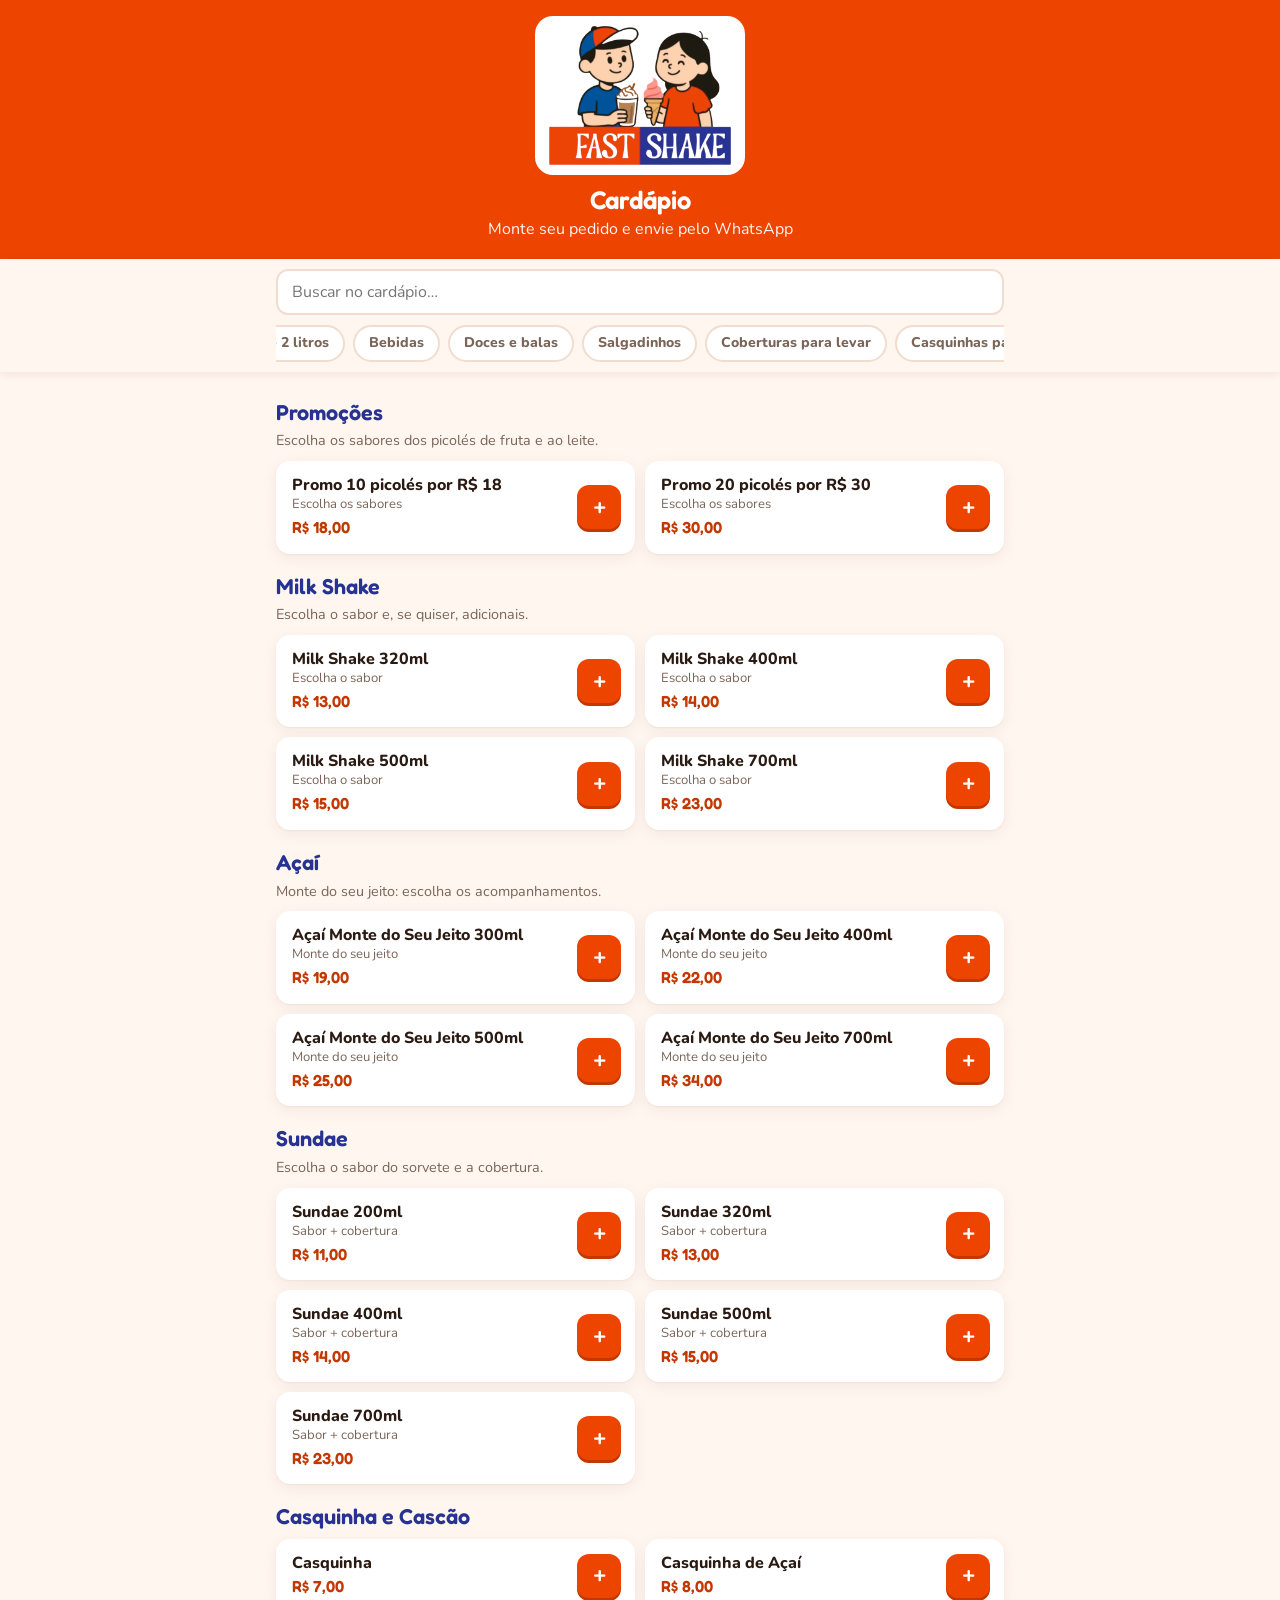
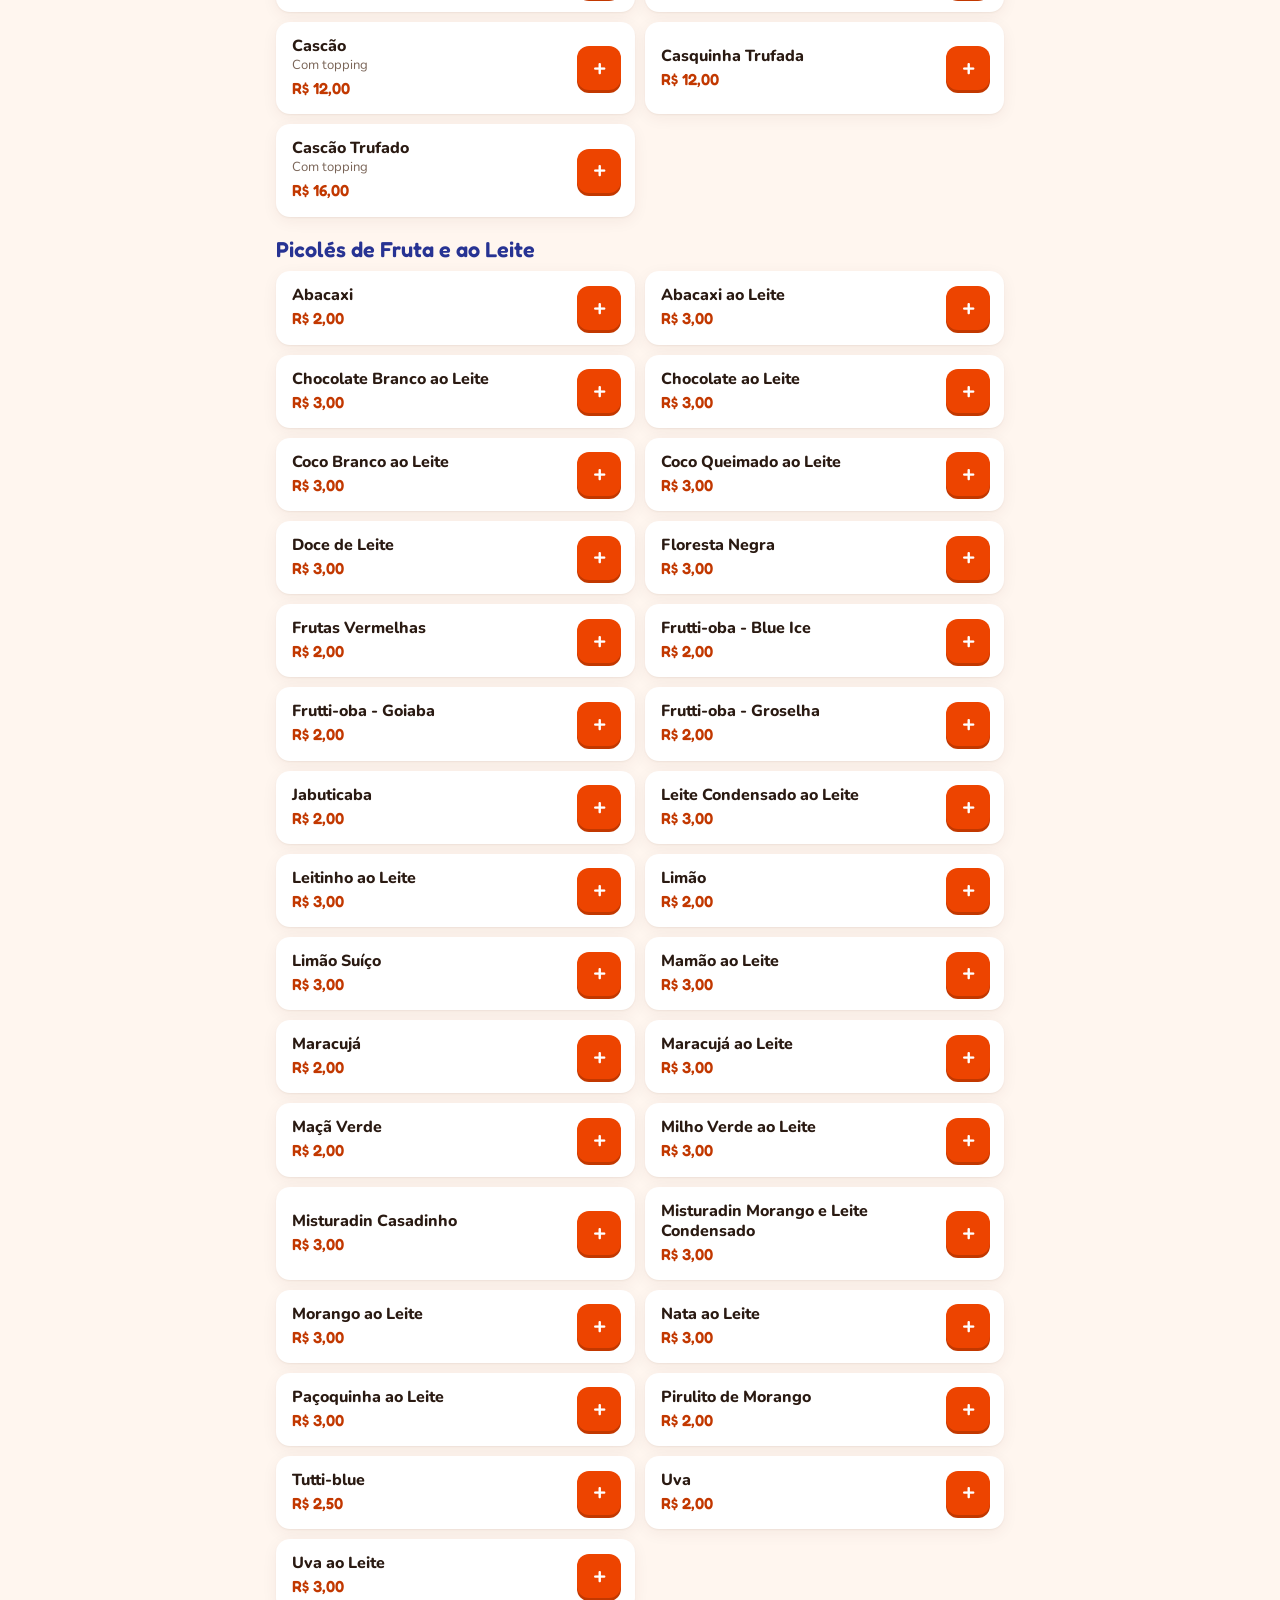
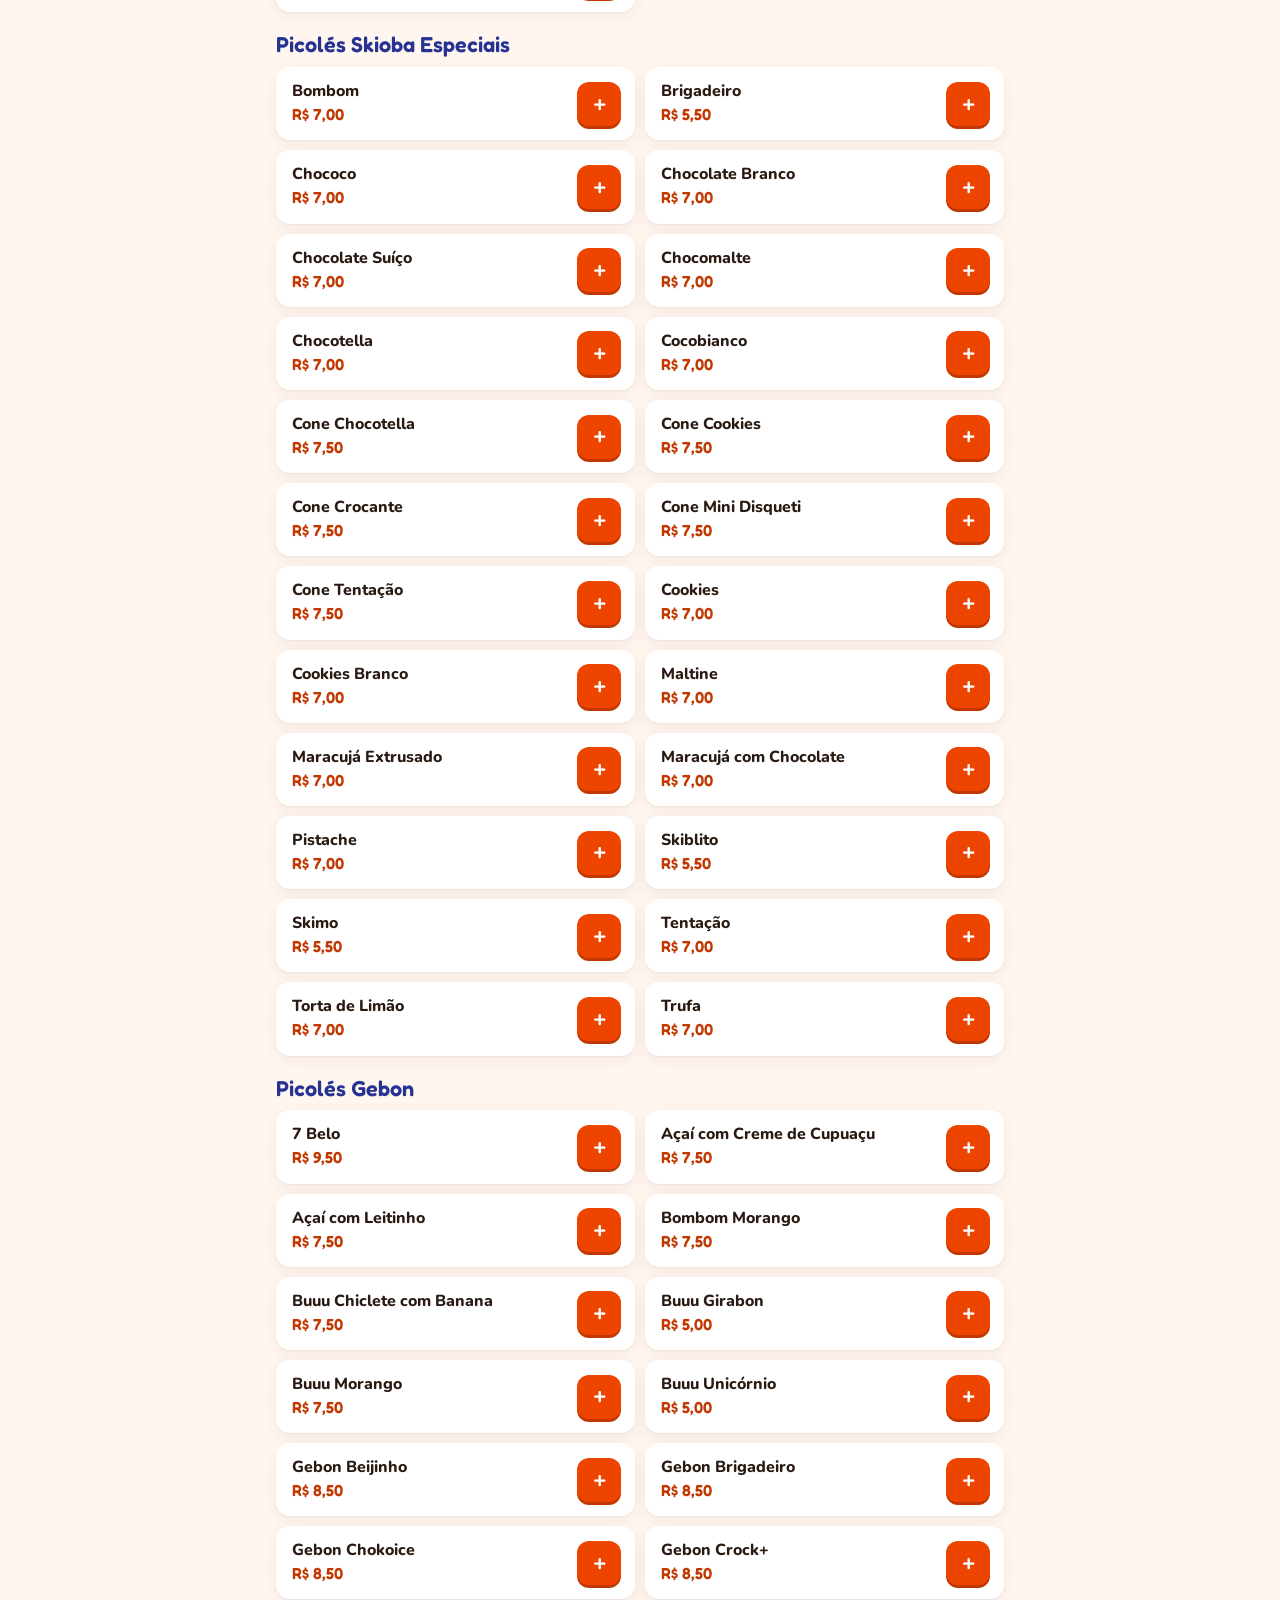
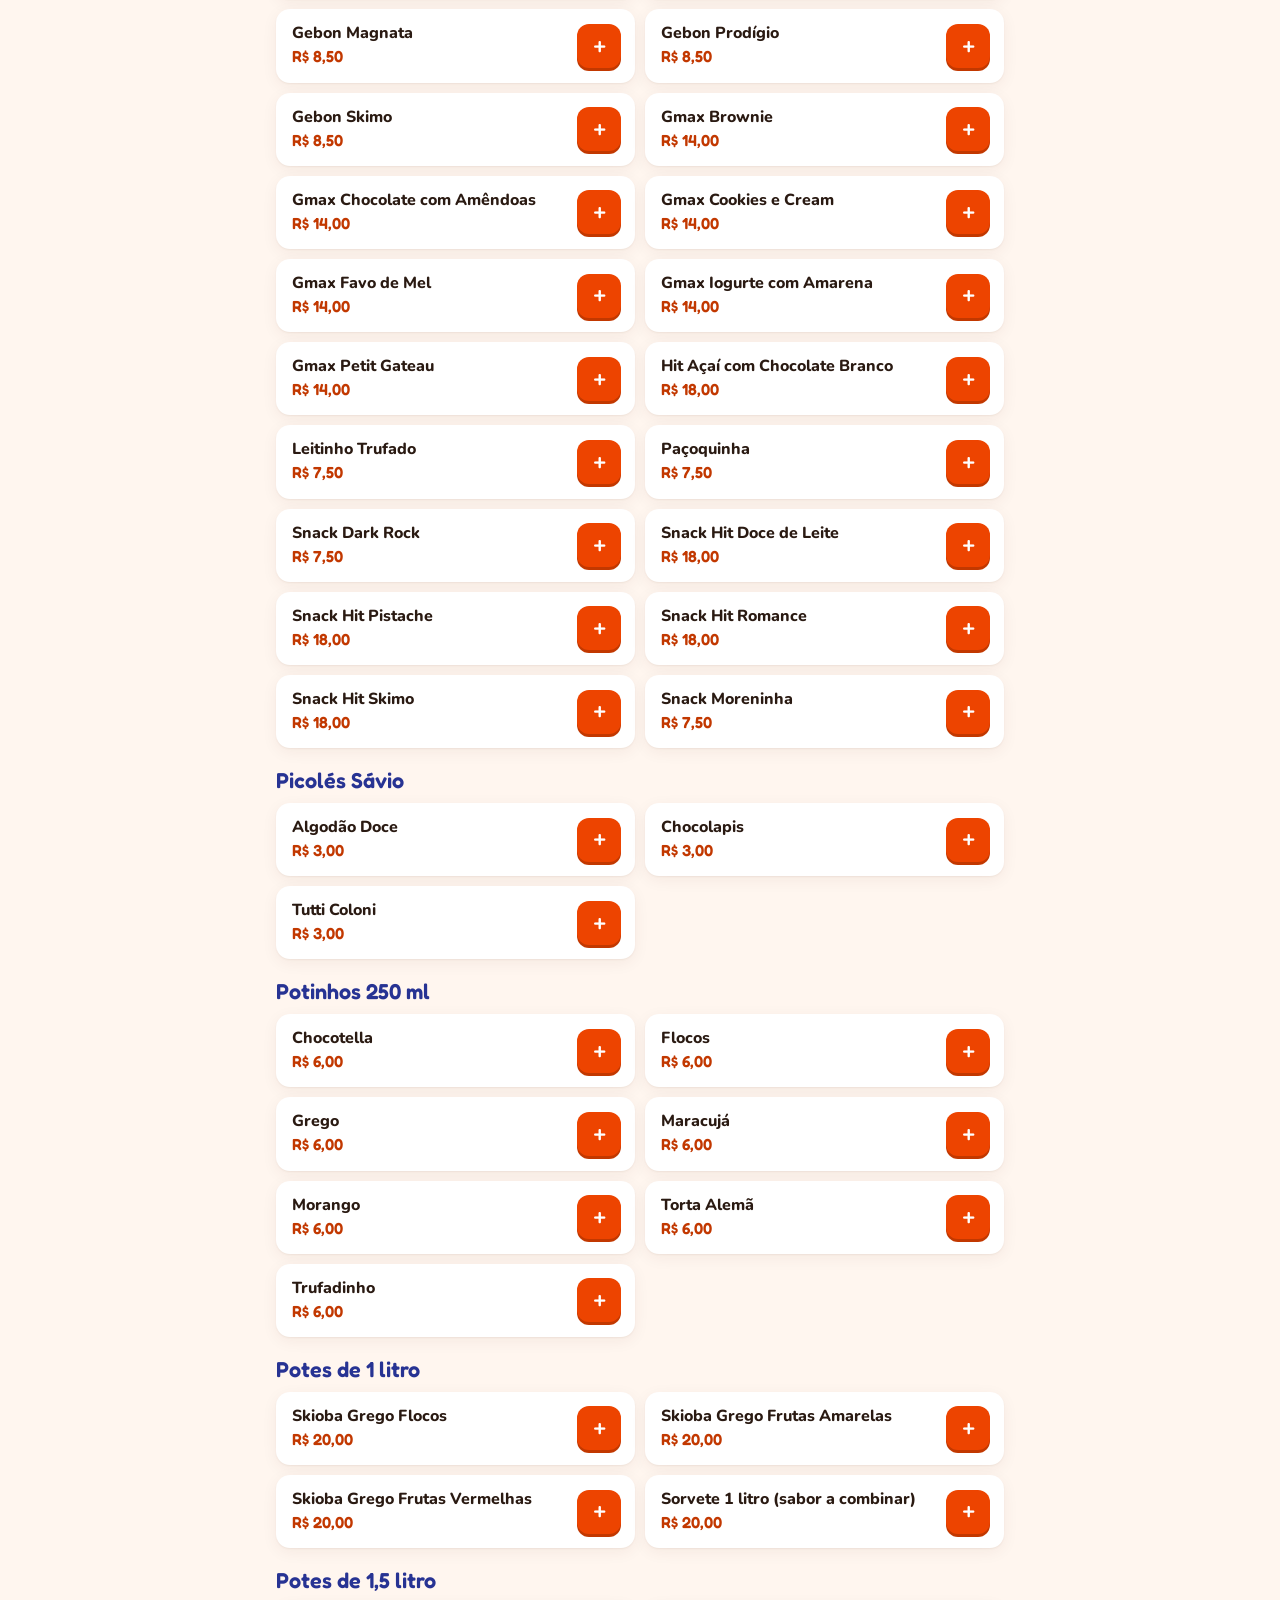
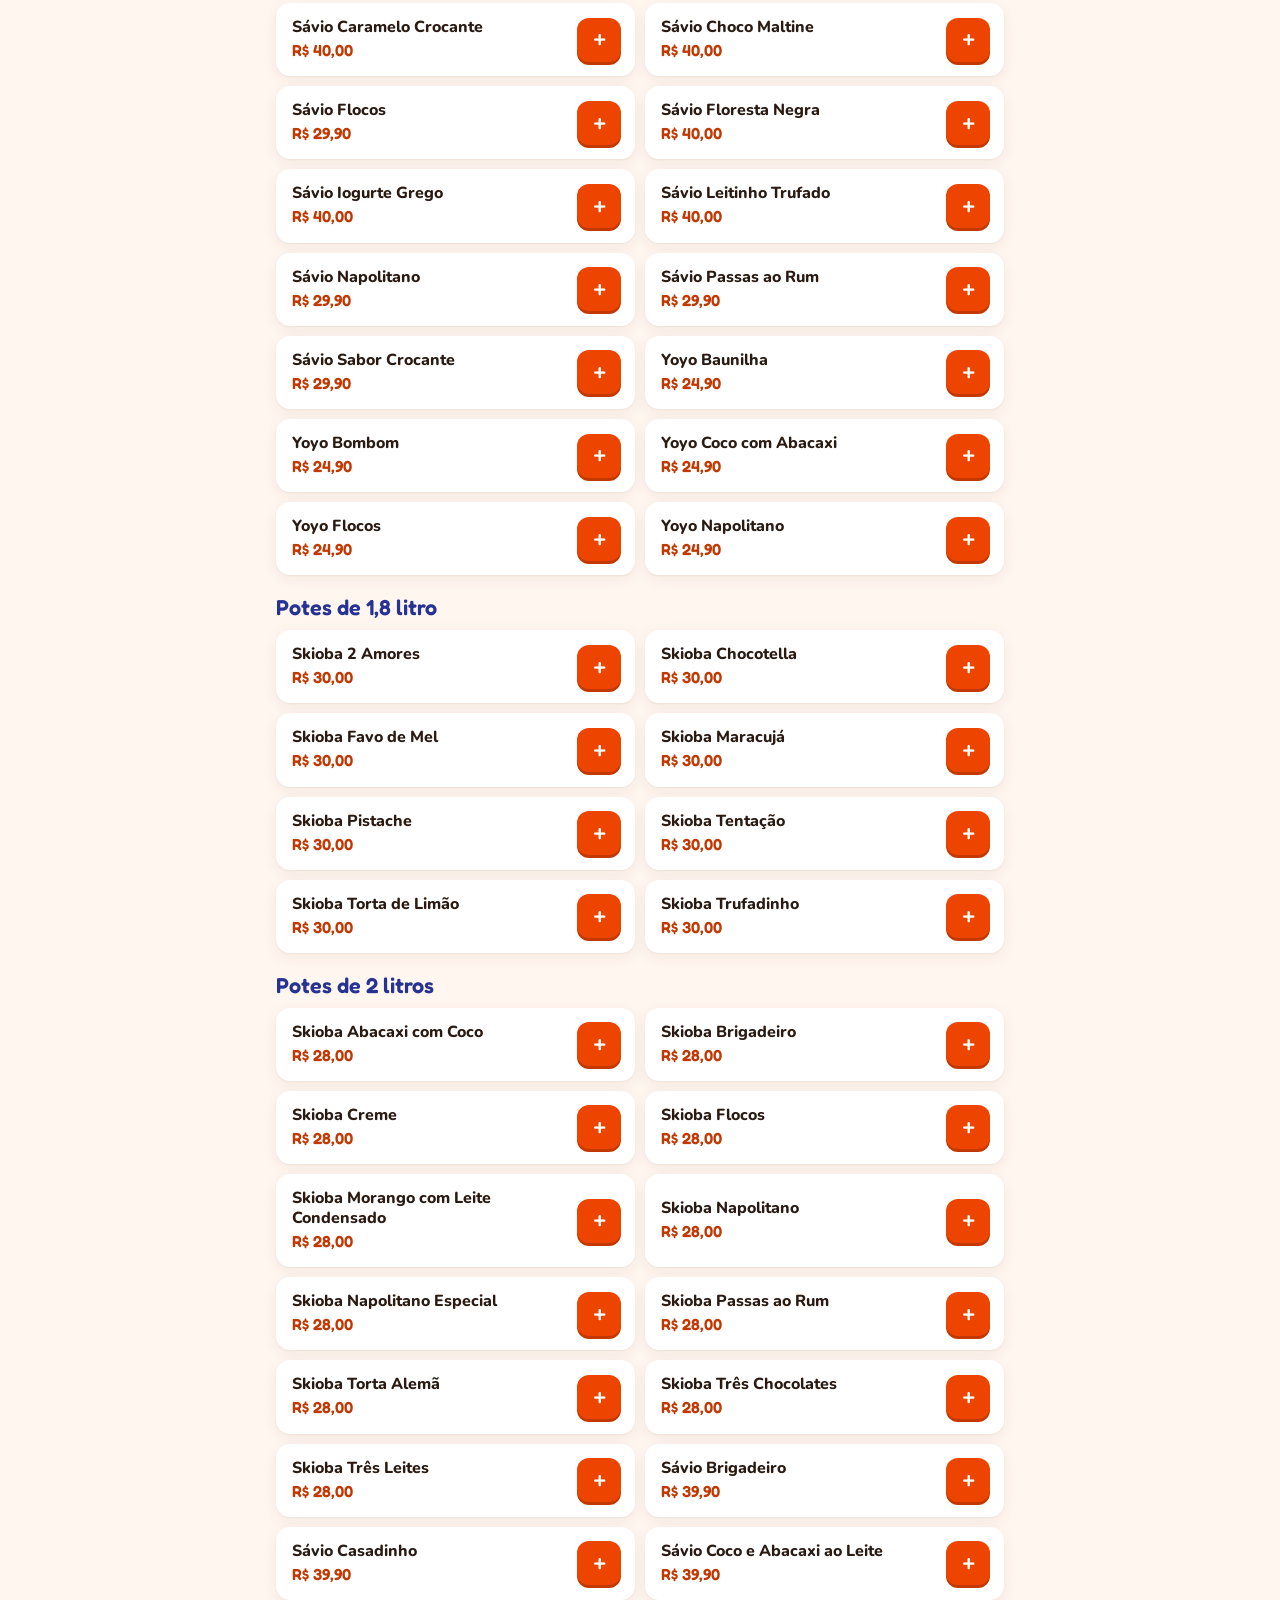
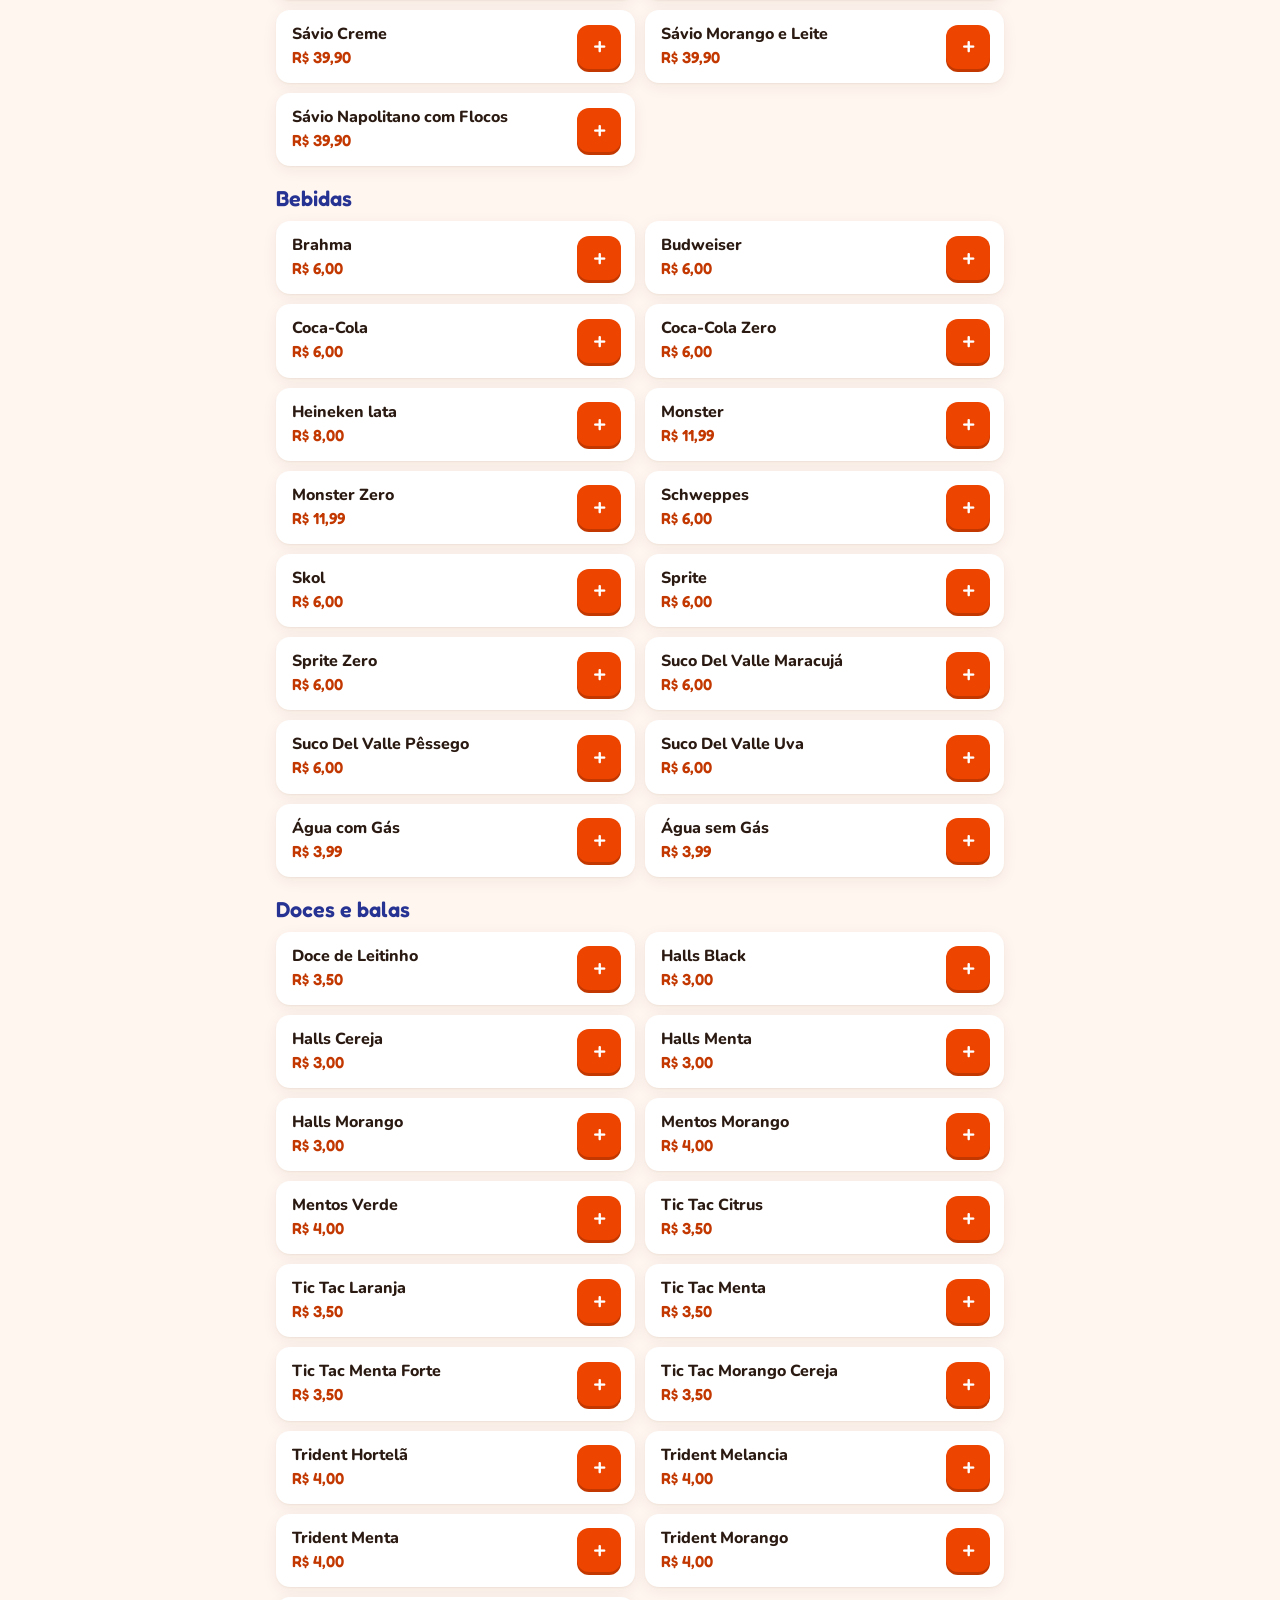
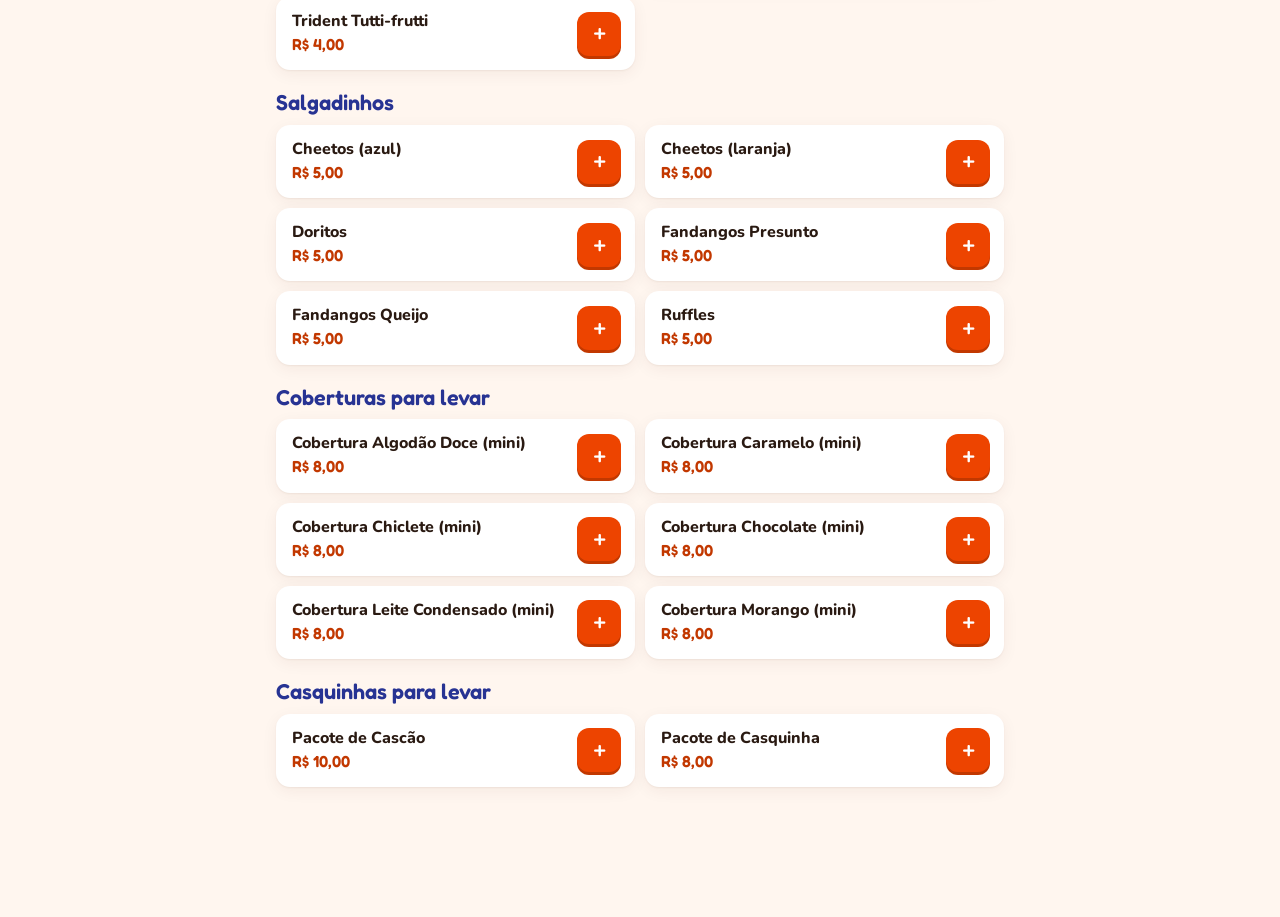
==== cardapio/index.html @ 54abfd35 "Cardápio interativo com pedido pelo WhatsApp Nova página cardapio/ com os produtos e preços da plani" ====
<!doctype html>
<html lang="pt-BR">
<head>
  <meta charset="utf-8">
  <meta name="viewport" content="width=device-width, initial-scale=1, viewport-fit=cover">
  <meta name="theme-color" content="#ED4400">
  <title>Cardápio · Fast Shake</title>
  <meta name="description" content="Monte seu pedido na Fast Shake e envie pelo WhatsApp.">
  <link rel="icon" type="image/png" href="../img/icon-192.png">
  <link rel="apple-touch-icon" href="../img/icon-180.png">
  <link rel="preconnect" href="https://fonts.googleapis.com">
  <link rel="preconnect" href="https://fonts.gstatic.com" crossorigin>
  <link href="https://fonts.googleapis.com/css2?family=Fredoka:wght@500;600;700&family=Nunito:wght@400;600;700;800&display=swap" rel="stylesheet">
  <link rel="stylesheet" href="cardapio.css?v=1">
</head>
<body>
  <div id="app"></div>
  <noscript>Ative o JavaScript para ver o cardápio.</noscript>
  <script src="dados.js?v=1"></script>
  <script src="cardapio.js?v=1"></script>
</body>
</html>
---- cardapio/cardapio.css ----
:root {
  --laranja: #ED4400;
  --laranja-escuro: #C23800;
  --laranja-claro: #FFE3D3;
  --azul: #273393;
  --azul-claro: #E6E8F6;
  --fundo: #FFF6EF;
  --cartao: #FFFFFF;
  --texto: #2A1A12;
  --texto-suave: #7A6558;
  --borda: #F0DDD0;
  --verde: #1F8A4C;
  --whatsapp: #1DA851;
  --erro: #B42318;
  --raio: 16px;
  --sombra: 0 1px 2px rgba(80, 30, 0, .06), 0 4px 16px rgba(80, 30, 0, .06);
  color-scheme: light;
}

* { box-sizing: border-box; }
html { -webkit-text-size-adjust: 100%; scroll-padding-top: 130px; }
body {
  margin: 0; background: var(--fundo); color: var(--texto);
  font: 16px/1.45 'Nunito', system-ui, -apple-system, 'Segoe UI', sans-serif;
  -webkit-tap-highlight-color: transparent;
}
h1, h2, h3 { font-family: 'Fredoka', 'Nunito', sans-serif; font-weight: 600; line-height: 1.15; margin: 0; }
button, input, select, textarea { font: inherit; color: inherit; }
button { cursor: pointer; }
[hidden] { display: none !important; }
.num { font-variant-numeric: tabular-nums; }

/* ---------- Topo ---------- */
.capa { background: var(--laranja); color: #fff; padding: calc(16px + env(safe-area-inset-top)) 16px 18px; text-align: center; }
.capa img { width: min(210px, 56vw); background: #fff; border-radius: 18px; padding: 8px 12px; display: block; margin: 0 auto 10px; }
.capa h1 { font-size: 1.6rem; }
.capa p { margin: 4px 0 0; opacity: .95; }

.barra-fixa { position: sticky; top: 0; z-index: 20; background: var(--fundo); box-shadow: 0 2px 10px rgba(80,30,0,.08); }
.barra-interna { max-width: 760px; margin: 0 auto; padding: 10px 16px 0; }
.busca { width: 100%; height: 46px; border: 2px solid var(--borda); border-radius: 12px; background: #fff; padding: 0 14px; font-size: 16px; outline: none; }
.busca:focus { border-color: var(--laranja); }
.categorias { display: flex; gap: 8px; overflow-x: auto; padding: 10px 0; scrollbar-width: none; }
.categorias::-webkit-scrollbar { display: none; }
.categorias button {
  flex: 0 0 auto; border: 2px solid var(--borda); background: #fff; color: var(--texto-suave);
  border-radius: 99px; padding: 6px 14px; font-weight: 800; font-size: .88rem; white-space: nowrap;
}
.categorias button[aria-current="true"] { border-color: var(--laranja); background: var(--laranja-claro); color: var(--laranja-escuro); }

/* ---------- Lista ---------- */
main { max-width: 760px; margin: 0 auto; padding: 8px 16px 130px; }
.secao { padding-top: 14px; }
.secao h2 { font-size: 1.35rem; color: var(--azul); margin: 6px 0 10px; }
.secao .dica { margin: -4px 0 10px; color: var(--texto-suave); font-size: .9rem; }
.itens { list-style: none; margin: 0; padding: 0; display: grid; gap: 10px; }
@media (min-width: 620px) { .itens { grid-template-columns: 1fr 1fr; } }
.produto {
  background: var(--cartao); border-radius: 14px; box-shadow: var(--sombra); padding: 12px 12px 12px 14px;
  display: flex; align-items: center; justify-content: space-between; gap: 12px; border: 2px solid transparent;
}
.produto.na-sacola { border-color: var(--laranja-claro); }
.produto .info { min-width: 0; }
.produto .nome { font-weight: 800; line-height: 1.25; }
.produto .detalhe { font-size: .82rem; color: var(--texto-suave); }
.produto .preco { font-family: 'Fredoka', sans-serif; font-weight: 600; color: var(--laranja-escuro); margin-top: 2px; }
.btn-add {
  flex-shrink: 0; min-width: 44px; height: 44px; border-radius: 12px; border: 0;
  background: var(--laranja); color: #fff; font-weight: 800; font-size: 1.4rem; line-height: 1; padding: 0 12px;
  box-shadow: 0 3px 0 var(--laranja-escuro);
}
.btn-add.texto { font-size: .9rem; }
.qtd { flex-shrink: 0; display: flex; align-items: center; border: 2px solid var(--laranja-claro); border-radius: 12px; overflow: hidden; background: #fff; }
.qtd button { width: 40px; height: 40px; border: 0; background: var(--laranja-claro); color: var(--laranja-escuro); font-size: 1.3rem; font-weight: 800; }
.qtd span { min-width: 34px; text-align: center; font-weight: 800; }
.vazio { text-align: center; color: var(--texto-suave); padding: 40px 12px; }

/* ---------- Barra da sacola ---------- */
.barra-sacola {
  position: fixed; left: 0; right: 0; bottom: 0; z-index: 30;
  padding: 12px 16px calc(12px + env(safe-area-inset-bottom)); background: rgba(255,246,239,.96);
  backdrop-filter: blur(8px); border-top: 1px solid var(--borda);
}
.barra-sacola button {
  display: flex; width: 100%; max-width: 728px; margin: 0 auto; align-items: center; justify-content: space-between; gap: 12px;
  min-height: 56px; padding: 0 18px; border: 0; border-radius: 14px; background: var(--azul); color: #fff;
  font-weight: 800; font-size: 1.02rem; box-shadow: 0 4px 0 #1A2366;
}
.barra-sacola .contagem { background: rgba(255,255,255,.2); border-radius: 99px; padding: 2px 10px; font-size: .9rem; }

/* ---------- Janelas (opções e sacola) ---------- */
dialog.folha {
  border: 0; padding: 0; margin: auto auto 0; width: 100%; max-width: 640px; max-height: 92dvh;
  border-radius: 22px 22px 0 0; background: var(--fundo); color: var(--texto); box-shadow: 0 -10px 40px rgba(0,0,0,.2);
}
@media (min-width: 680px) { dialog.folha { margin: auto; border-radius: 22px; } }
dialog.folha::backdrop { background: rgba(42,26,18,.5); }
.folha-conteudo { display: flex; flex-direction: column; max-height: 92dvh; }
.folha-topo { display: flex; align-items: flex-start; justify-content: space-between; gap: 12px; padding: 18px 18px 10px; }
.folha-topo h2 { font-size: 1.3rem; color: var(--azul); }
.folha-topo .preco { color: var(--laranja-escuro); font-weight: 800; }
.fechar { border: 0; background: var(--azul-claro); color: var(--azul); width: 38px; height: 38px; border-radius: 50%; font-size: 1.1rem; font-weight: 800; flex-shrink: 0; }
.folha-corpo { overflow-y: auto; padding: 0 18px 12px; display: flex; flex-direction: column; gap: 14px; }
.folha-rodape { padding: 12px 18px calc(14px + env(safe-area-inset-bottom)); border-top: 1px solid var(--borda); display: flex; flex-direction: column; gap: 10px; background: #fff; }

.grupo { background: #fff; border-radius: 14px; padding: 12px 14px; box-shadow: var(--sombra); }
.grupo h3 { font-family: 'Nunito', sans-serif; font-weight: 800; font-size: 1rem; display: flex; justify-content: space-between; gap: 8px; }
.grupo h3 small { font-weight: 700; font-size: .78rem; color: var(--texto-suave); white-space: nowrap; }
.grupo h3 .obrigatorio { color: var(--laranja-escuro); }
.opcoes { display: grid; grid-template-columns: 1fr 1fr; gap: 6px; margin-top: 10px; }
.opcoes.com-preco { grid-template-columns: 1fr; }
.opcao { min-width: 0; display: flex; align-items: center; gap: 8px; padding: 8px 10px; border: 2px solid var(--borda); border-radius: 10px; font-size: .92rem; font-weight: 700; cursor: pointer; }
.opcao input { accent-color: var(--laranja); width: 18px; height: 18px; flex-shrink: 0; }
.opcao:has(input:checked) { border-color: var(--laranja); background: var(--laranja-claro); }
.opcao .extra { margin-left: auto; color: var(--texto-suave); font-size: .8rem; white-space: nowrap; }
textarea, .campo input, .campo select {
  width: 100%; border: 2px solid var(--borda); border-radius: 12px; padding: 10px 12px; background: #fff; font-size: 16px; outline: none;
}
textarea:focus, .campo input:focus, .campo select:focus { border-color: var(--laranja); }
textarea { min-height: 70px; resize: vertical; }
.campo { display: flex; flex-direction: column; gap: 6px; }
.campo label, .campo .rotulo { font-weight: 800; font-size: .92rem; }
.erro { color: var(--erro); font-weight: 700; font-size: .88rem; margin: 0; }
.linha-qtd { display: flex; align-items: center; gap: 12px; }
.linha-qtd .qtd { border-color: var(--borda); }

.btn { display: inline-flex; align-items: center; justify-content: center; gap: 8px; min-height: 52px; padding: 0 18px; border-radius: 14px; border: 0; font-weight: 800; font-size: 1rem; }
.btn[disabled] { opacity: .5; cursor: not-allowed; }
.btn-primario { background: var(--laranja); color: #fff; box-shadow: 0 4px 0 var(--laranja-escuro); flex: 1; }
.btn-whatsapp { background: var(--whatsapp); color: #fff; box-shadow: 0 4px 0 #137A3A; width: 100%; }
.btn-texto { background: none; color: var(--azul); text-decoration: underline; min-height: 40px; }

/* Sacola */
.item-sacola { background: #fff; border-radius: 14px; padding: 12px 14px; box-shadow: var(--sombra); display: flex; flex-direction: column; gap: 6px; }
.item-sacola .cab { display: flex; justify-content: space-between; gap: 10px; font-weight: 800; }
.item-sacola .escolhas { font-size: .85rem; color: var(--texto-suave); }
.item-sacola .acoes { display: flex; align-items: center; justify-content: space-between; gap: 10px; }
.item-sacola .remover { border: 0; background: none; color: var(--erro); text-decoration: underline; font-weight: 700; font-size: .85rem; }
.total { display: flex; justify-content: space-between; font-family: 'Fredoka', sans-serif; font-size: 1.3rem; font-weight: 600; }
.aviso { font-size: .85rem; color: var(--texto-suave); margin: 0; }
.escolha-dupla { display: grid; grid-template-columns: 1fr 1fr; gap: 8px; }
.escolha-dupla label { min-width: 0; padding: 6px 12px; text-align: left; line-height: 1.2; display: flex; align-items: center; justify-content: flex-start; gap: 8px; min-height: 48px; border: 2px solid var(--borda); border-radius: 12px; background: #fff; font-weight: 800; cursor: pointer; }
.escolha-dupla label:has(input:checked) { border-color: var(--laranja); background: var(--laranja-claro); color: var(--laranja-escuro); }
.escolha-dupla input { accent-color: var(--laranja); }

.toast { position: fixed; left: 50%; bottom: 96px; transform: translateX(-50%); z-index: 60; background: var(--texto); color: #fff; padding: 10px 16px; border-radius: 12px; font-weight: 700; box-shadow: var(--sombra); max-width: calc(100vw - 32px); }
.carregando { display: inline-block; width: 16px; height: 16px; border: 3px solid rgba(255,255,255,.5); border-top-color: #fff; border-radius: 50%; animation: gira .8s linear infinite; }
@keyframes gira { to { transform: rotate(360deg); } }
@media (prefers-reduced-motion: reduce) { * { animation: none !important; transition: none !important; } html { scroll-behavior: auto; } }
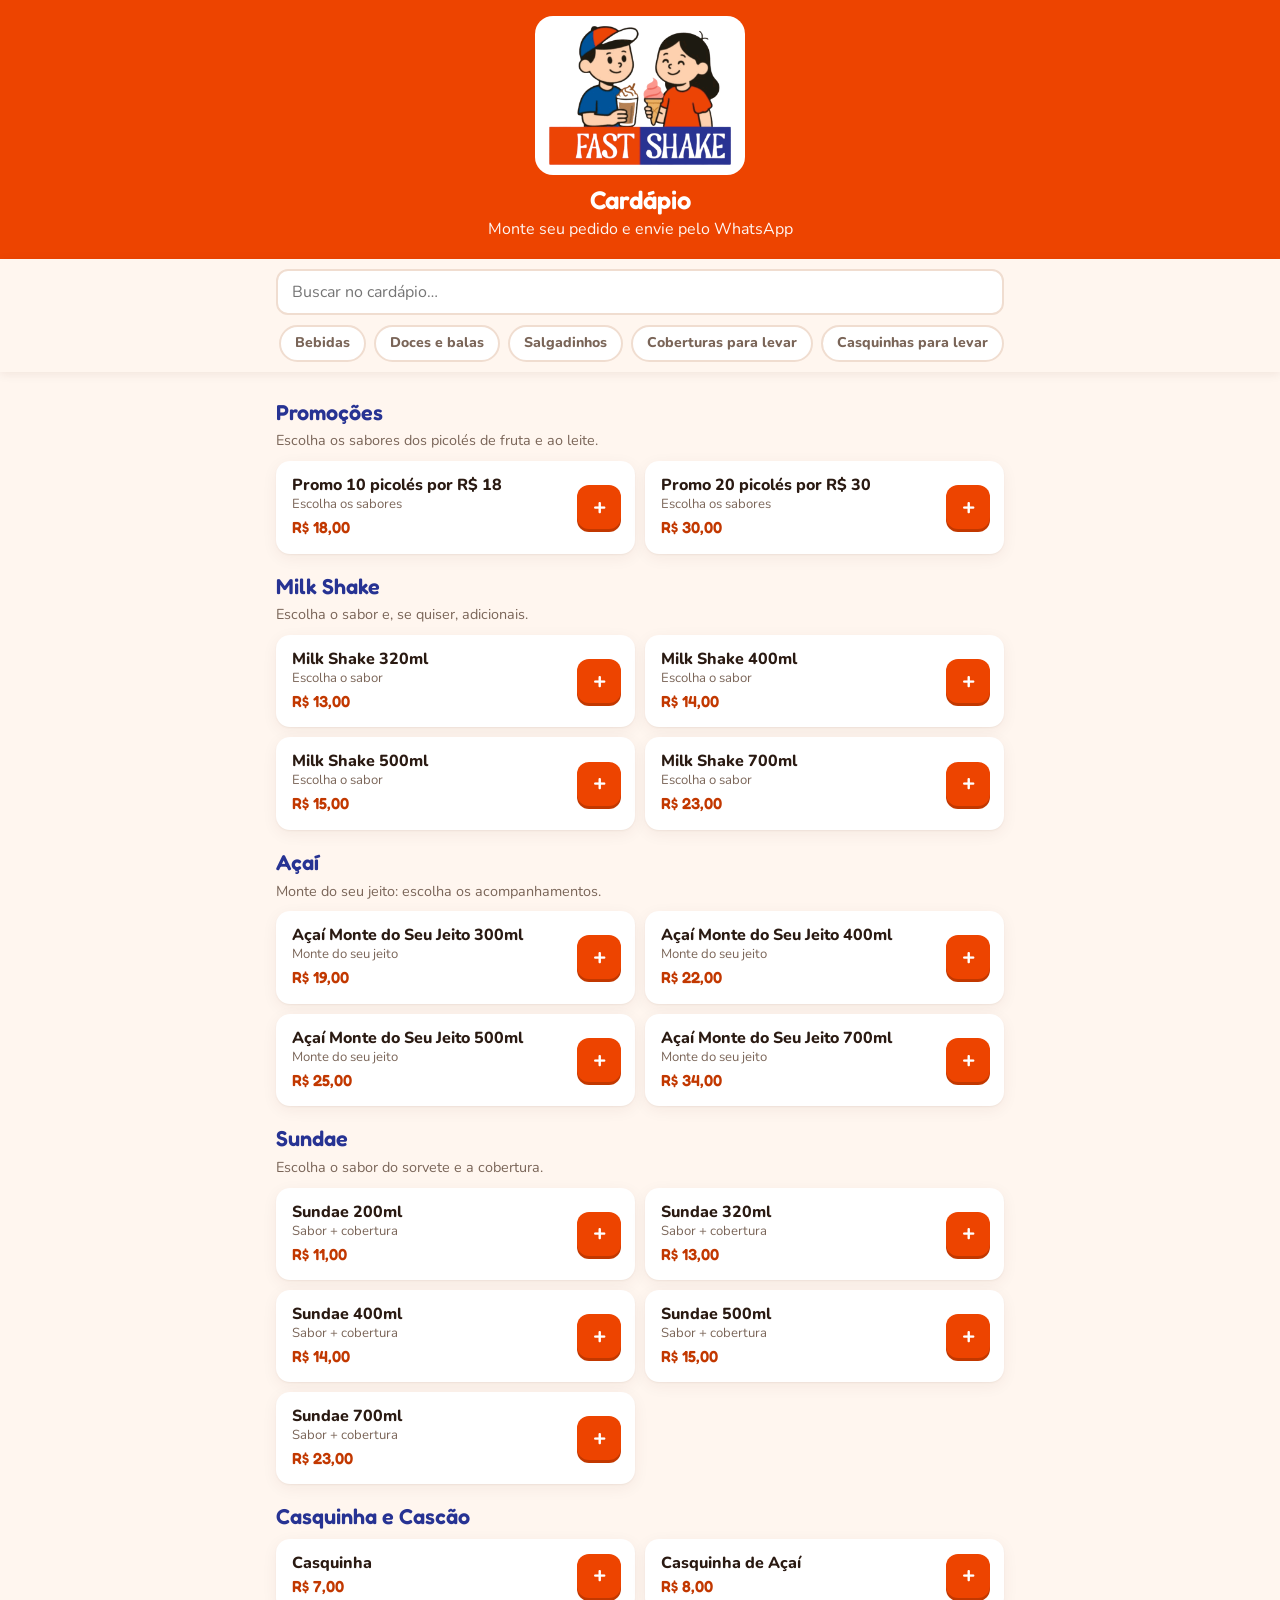
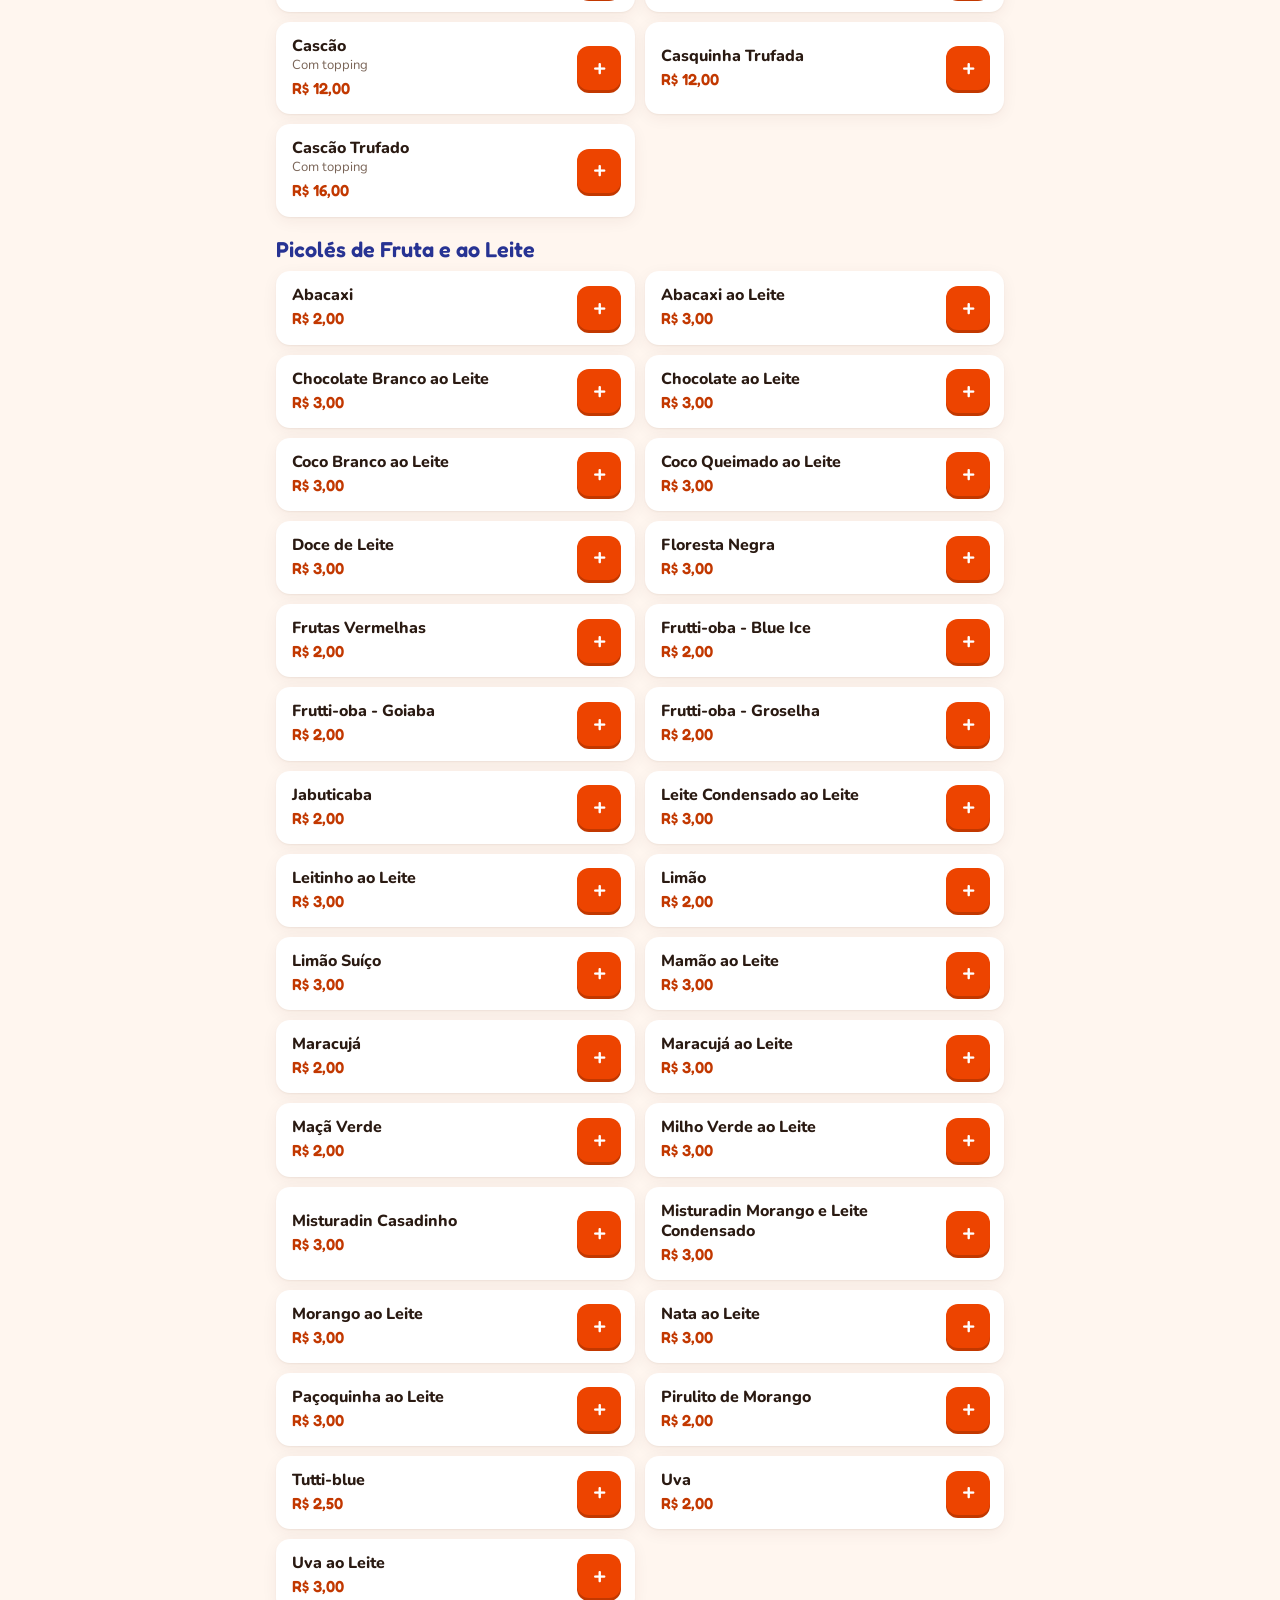
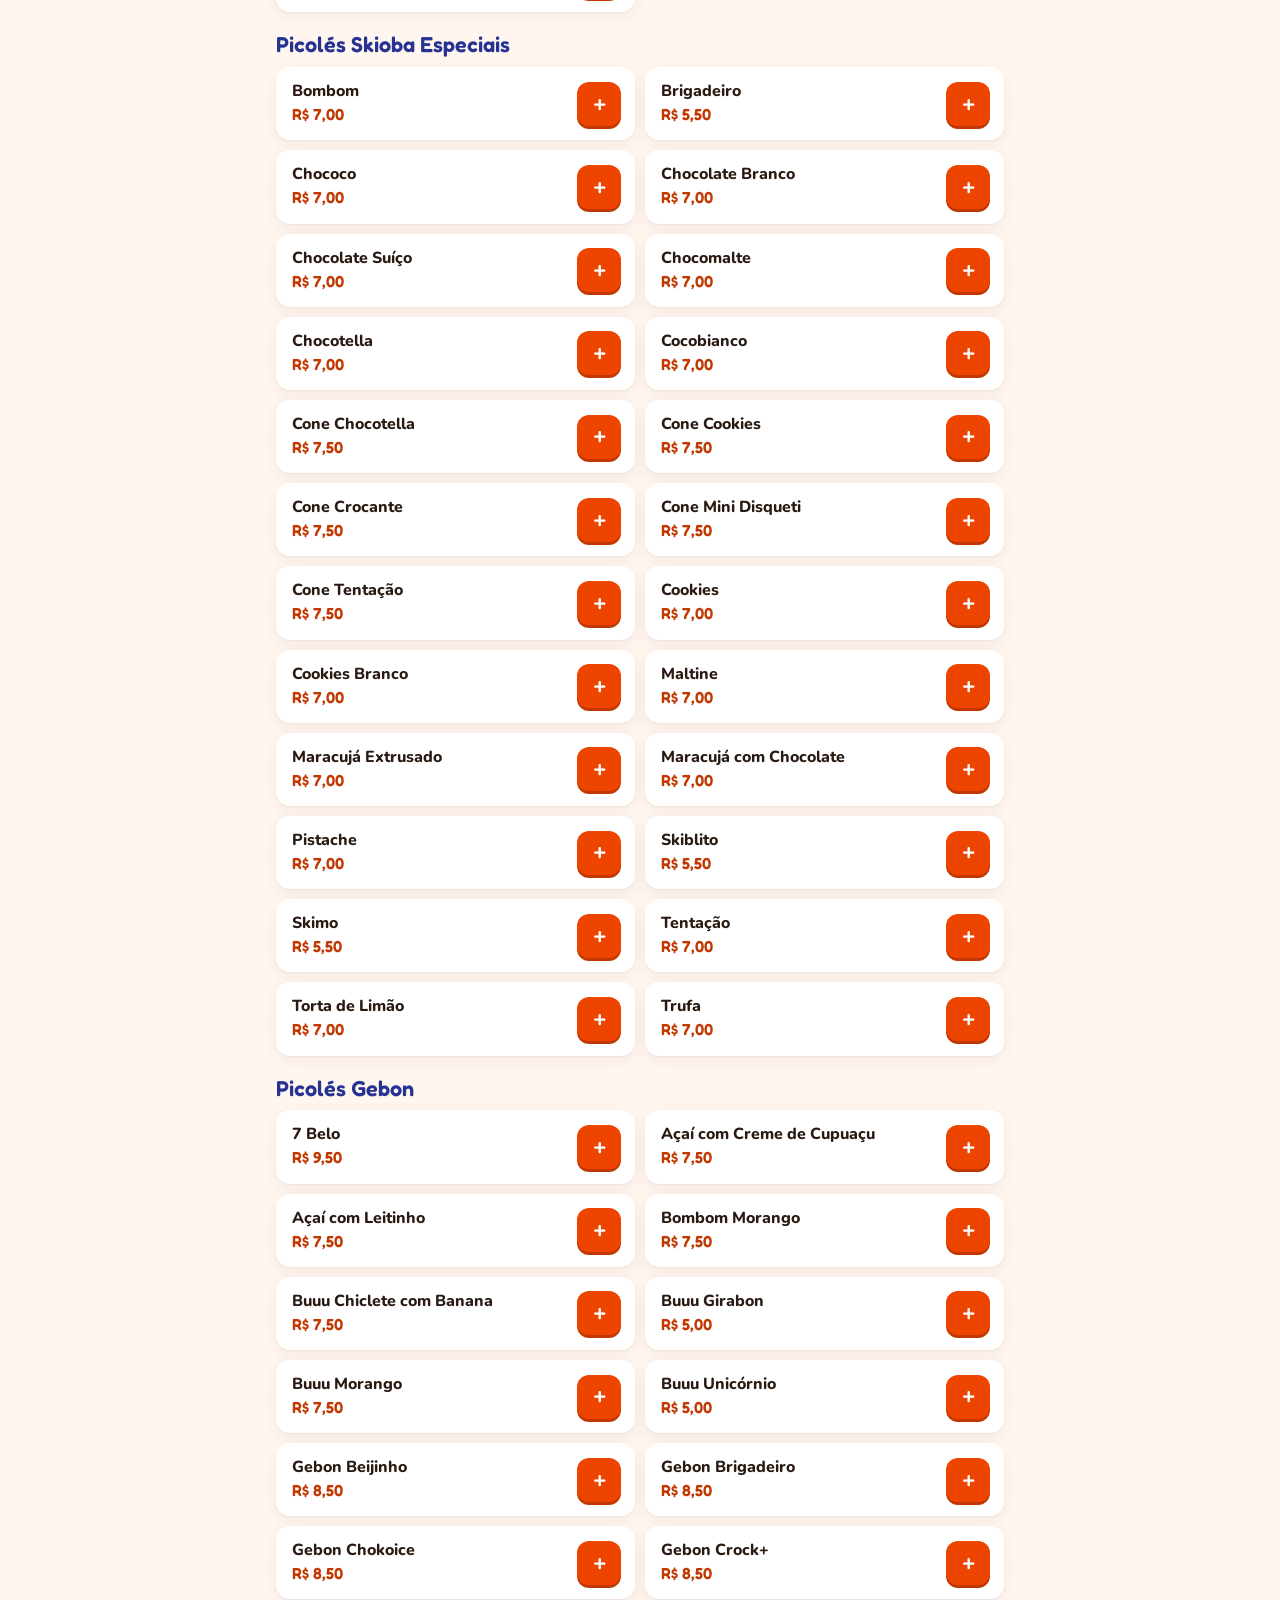
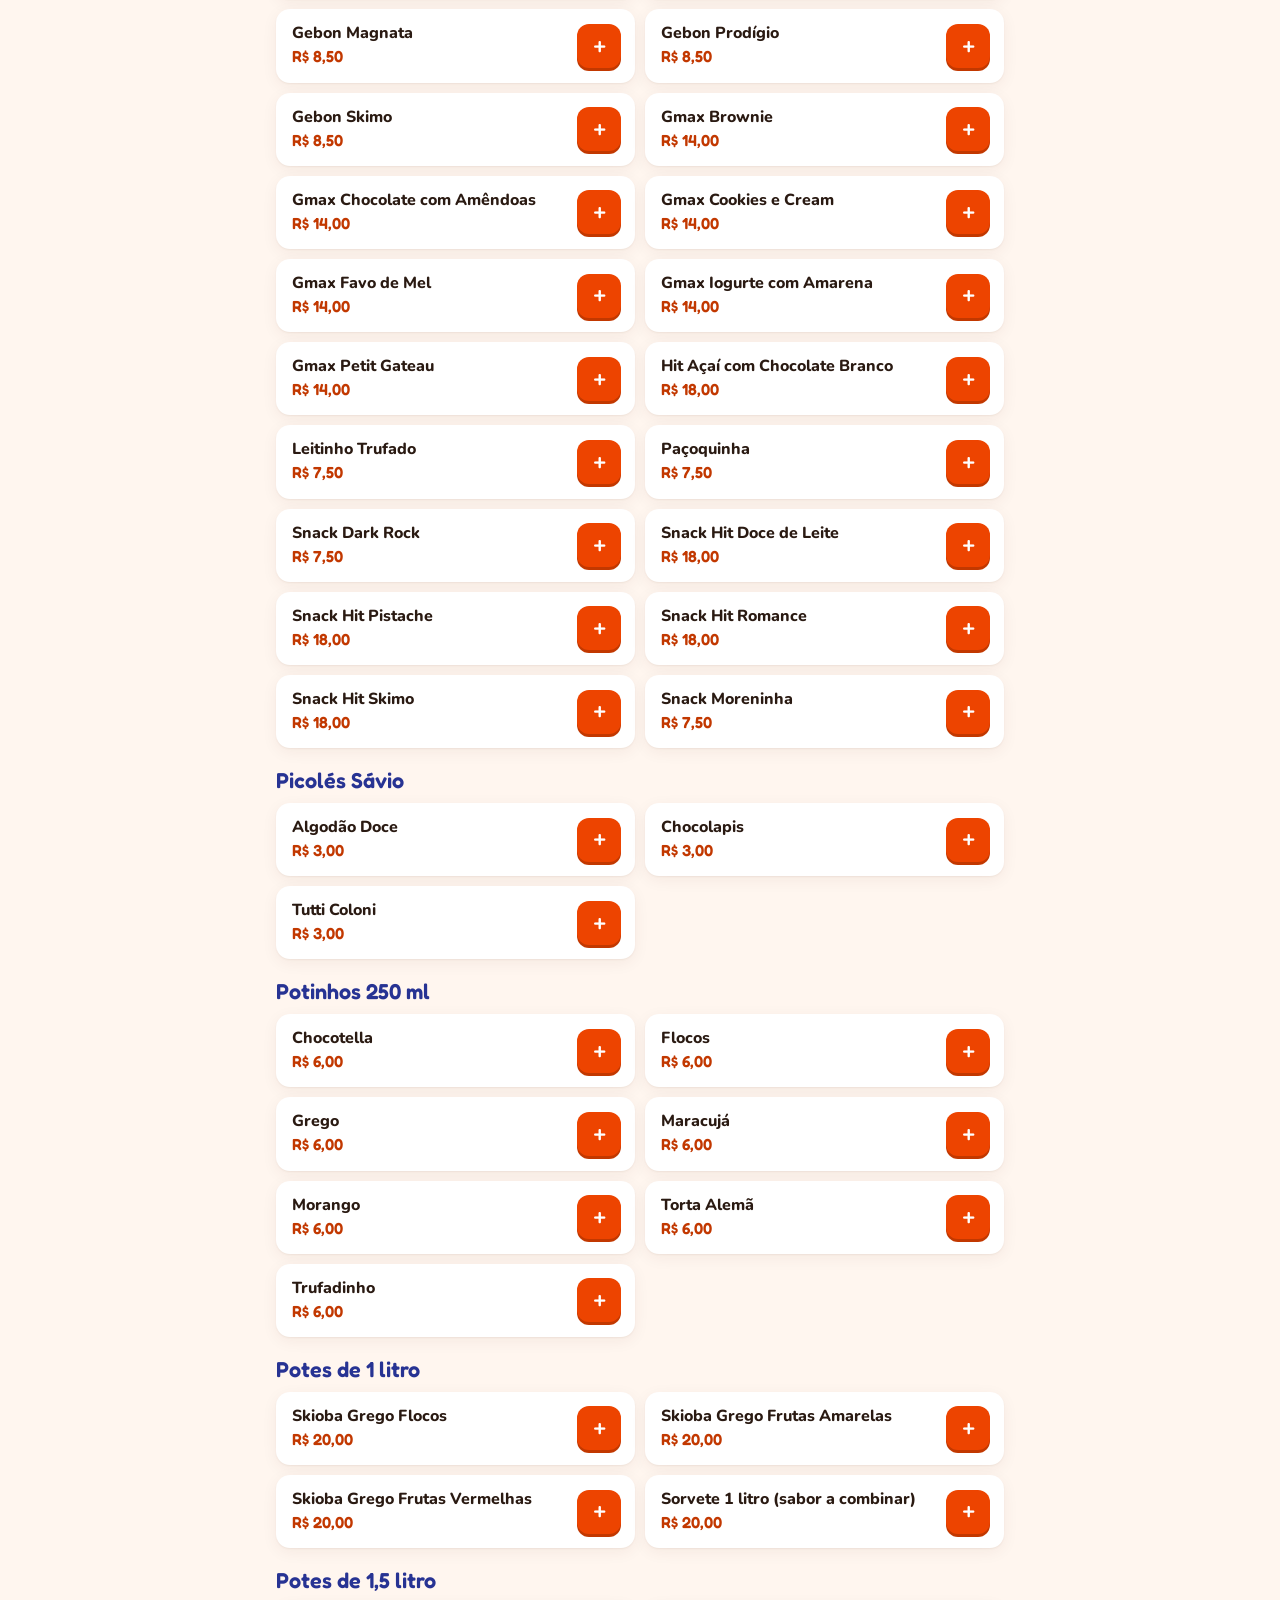
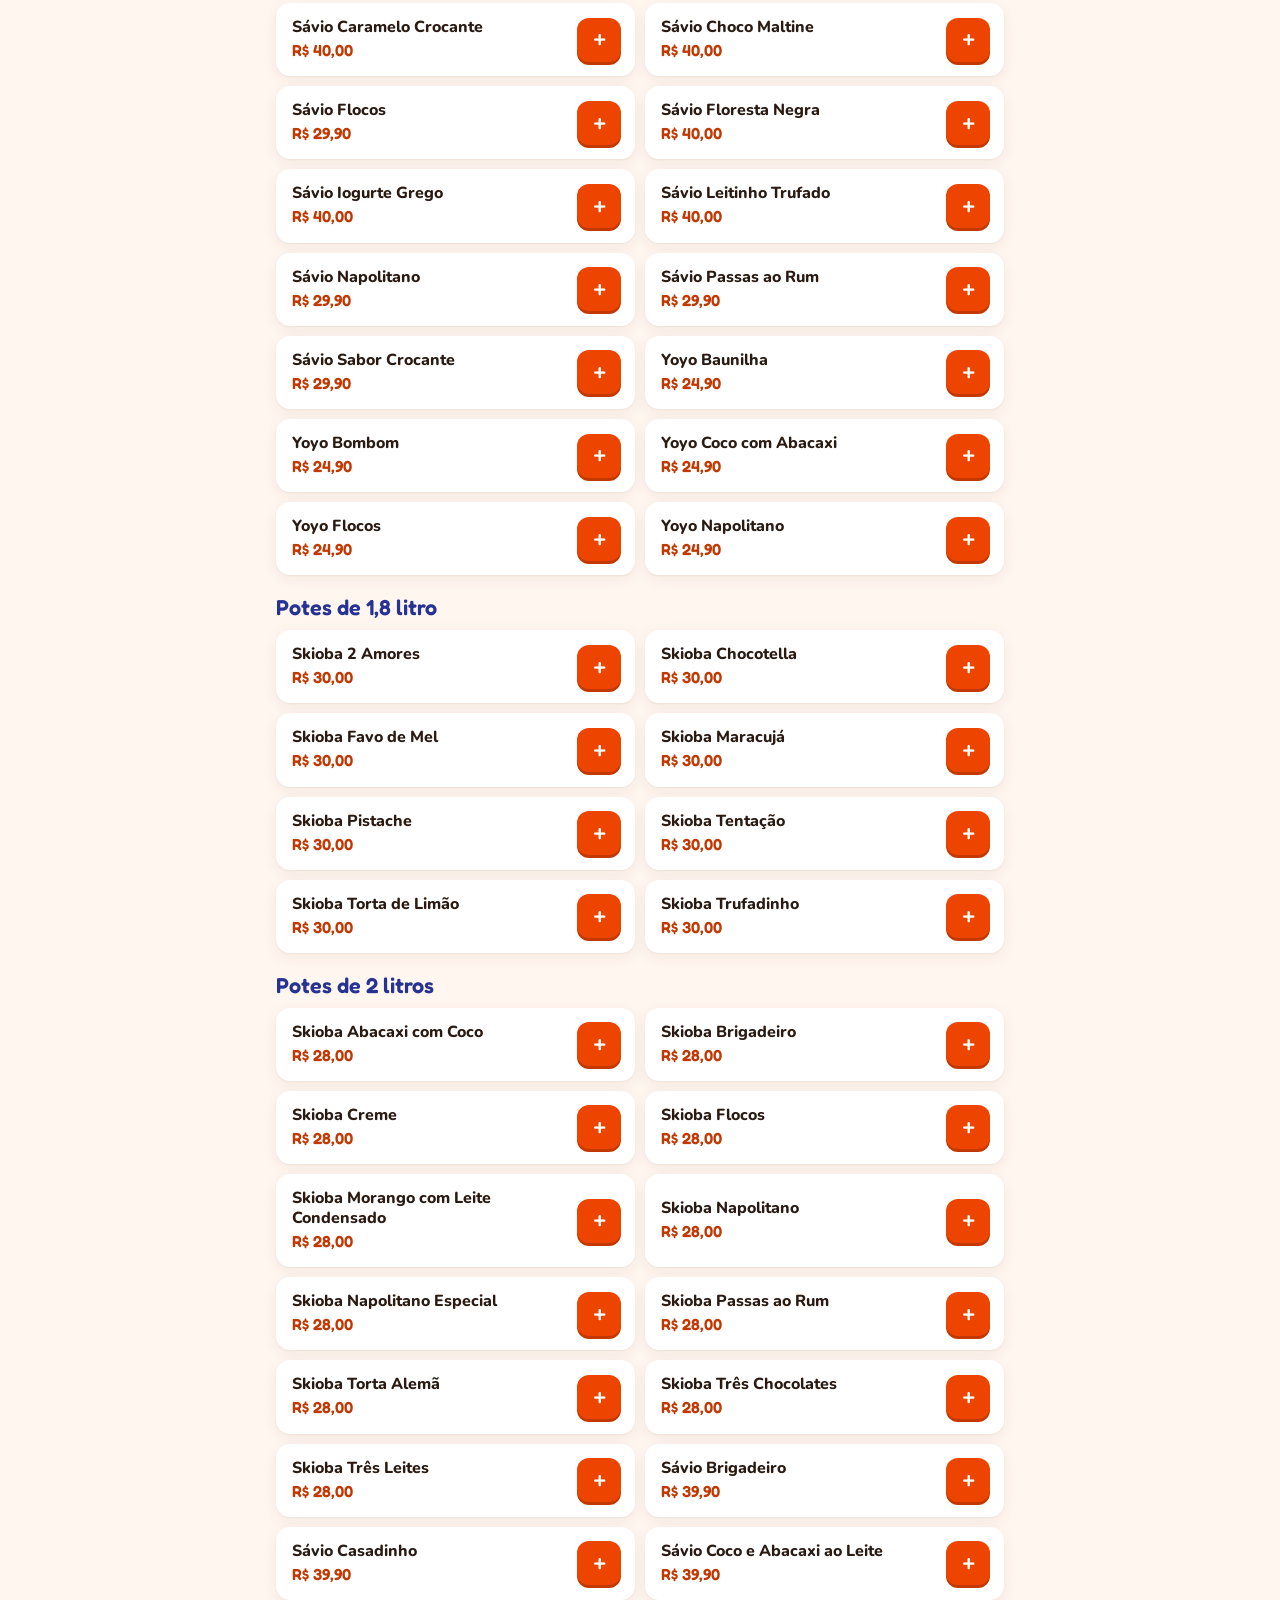
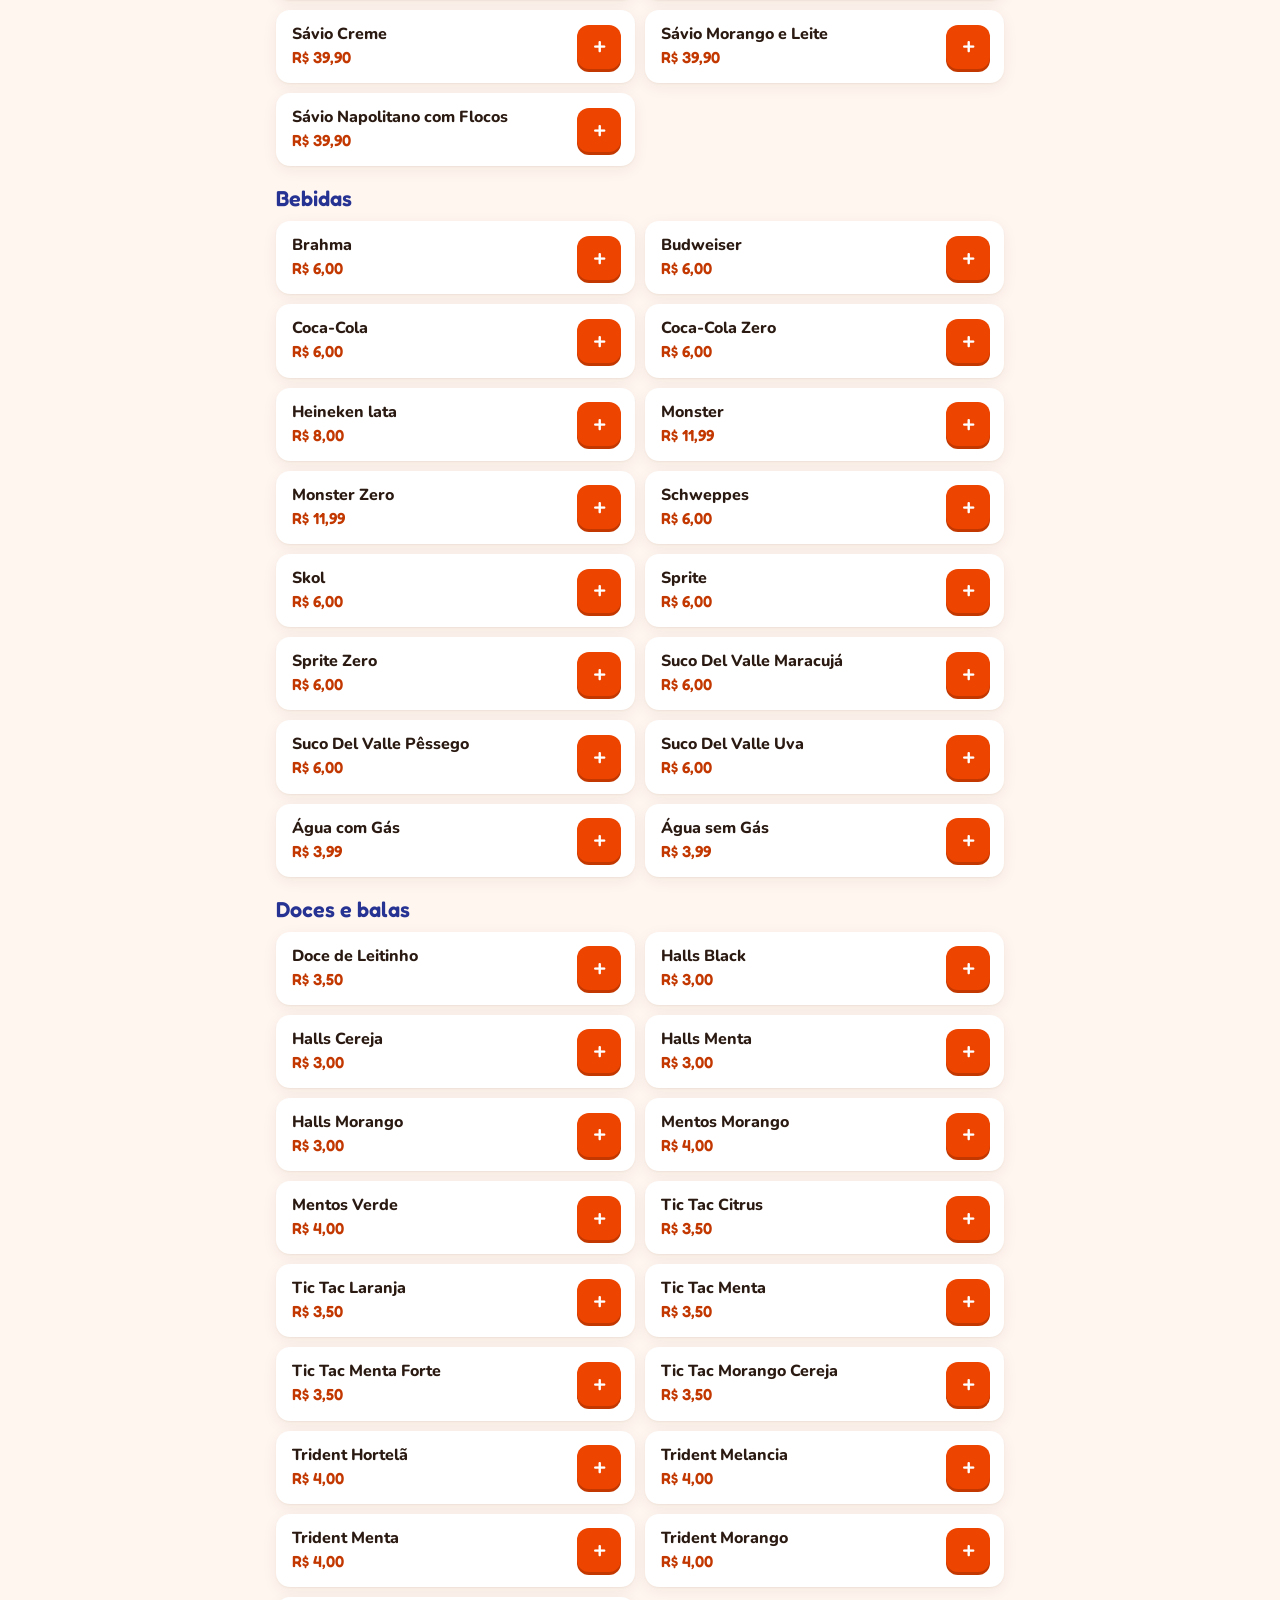
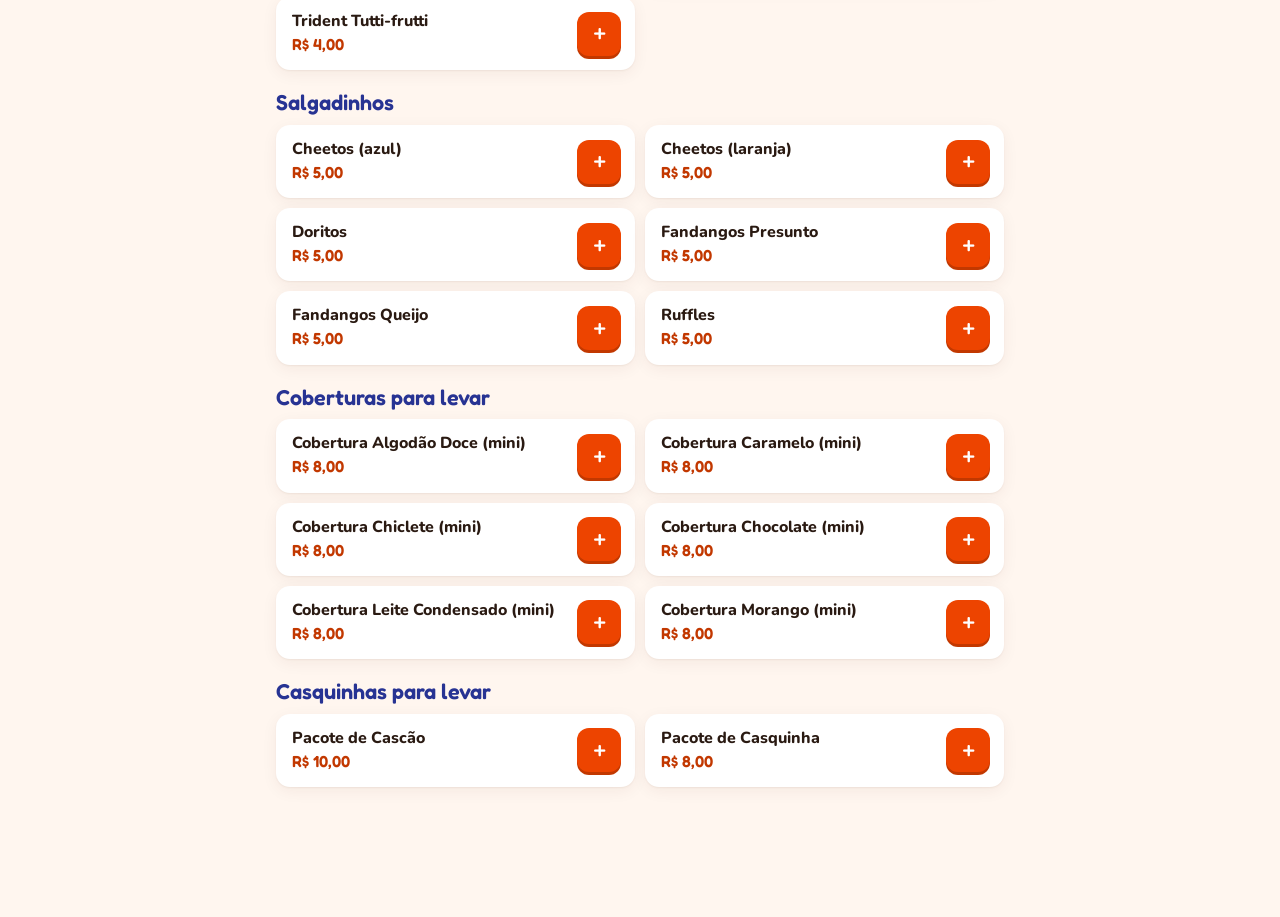
==== commit 1443cd70: "Cardápio: rolagem sem travar O destaque da categoria atual rola só a barra de categorias (antes usav" ====
--- a/cardapio/index.html
+++ b/cardapio/index.html
@@ -11,12 +11,12 @@
   <link rel="preconnect" href="https://fonts.googleapis.com">
   <link rel="preconnect" href="https://fonts.gstatic.com" crossorigin>
   <link href="https://fonts.googleapis.com/css2?family=Fredoka:wght@500;600;700&family=Nunito:wght@400;600;700;800&display=swap" rel="stylesheet">
-  <link rel="stylesheet" href="cardapio.css?v=1">
+  <link rel="stylesheet" href="cardapio.css?v=2">
 </head>
 <body>
   <div id="app"></div>
   <noscript>Ative o JavaScript para ver o cardápio.</noscript>
   <script src="dados.js?v=1"></script>
-  <script src="cardapio.js?v=1"></script>
+  <script src="cardapio.js?v=2"></script>
 </body>
 </html>
--- a/cardapio/cardapio.css
+++ b/cardapio/cardapio.css
@@ -78,8 +78,8 @@
 /* ---------- Barra da sacola ---------- */
 .barra-sacola {
   position: fixed; left: 0; right: 0; bottom: 0; z-index: 30;
-  padding: 12px 16px calc(12px + env(safe-area-inset-bottom)); background: rgba(255,246,239,.96);
-  backdrop-filter: blur(8px); border-top: 1px solid var(--borda);
+  padding: 12px 16px calc(12px + env(safe-area-inset-bottom)); background: var(--fundo);
+  border-top: 1px solid var(--borda);
 }
 .barra-sacola button {
   display: flex; width: 100%; max-width: 728px; margin: 0 auto; align-items: center; justify-content: space-between; gap: 12px;
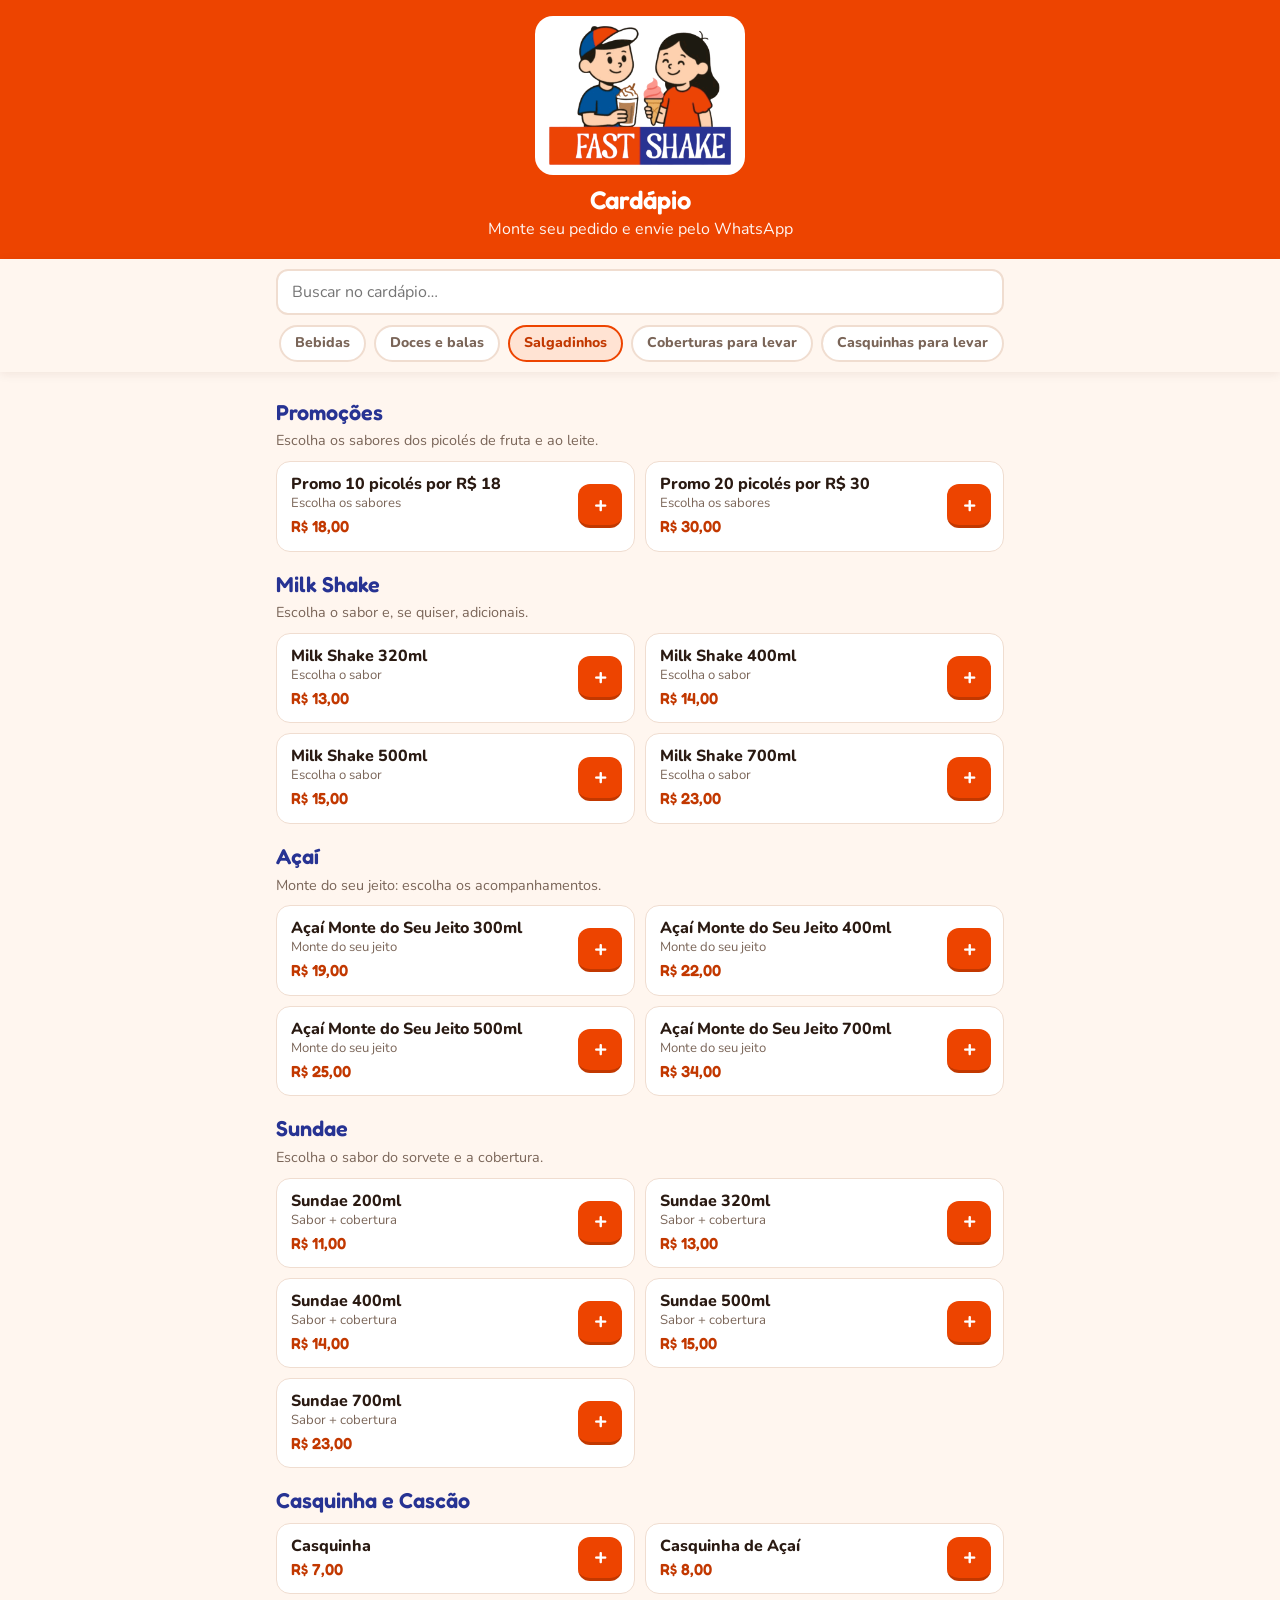
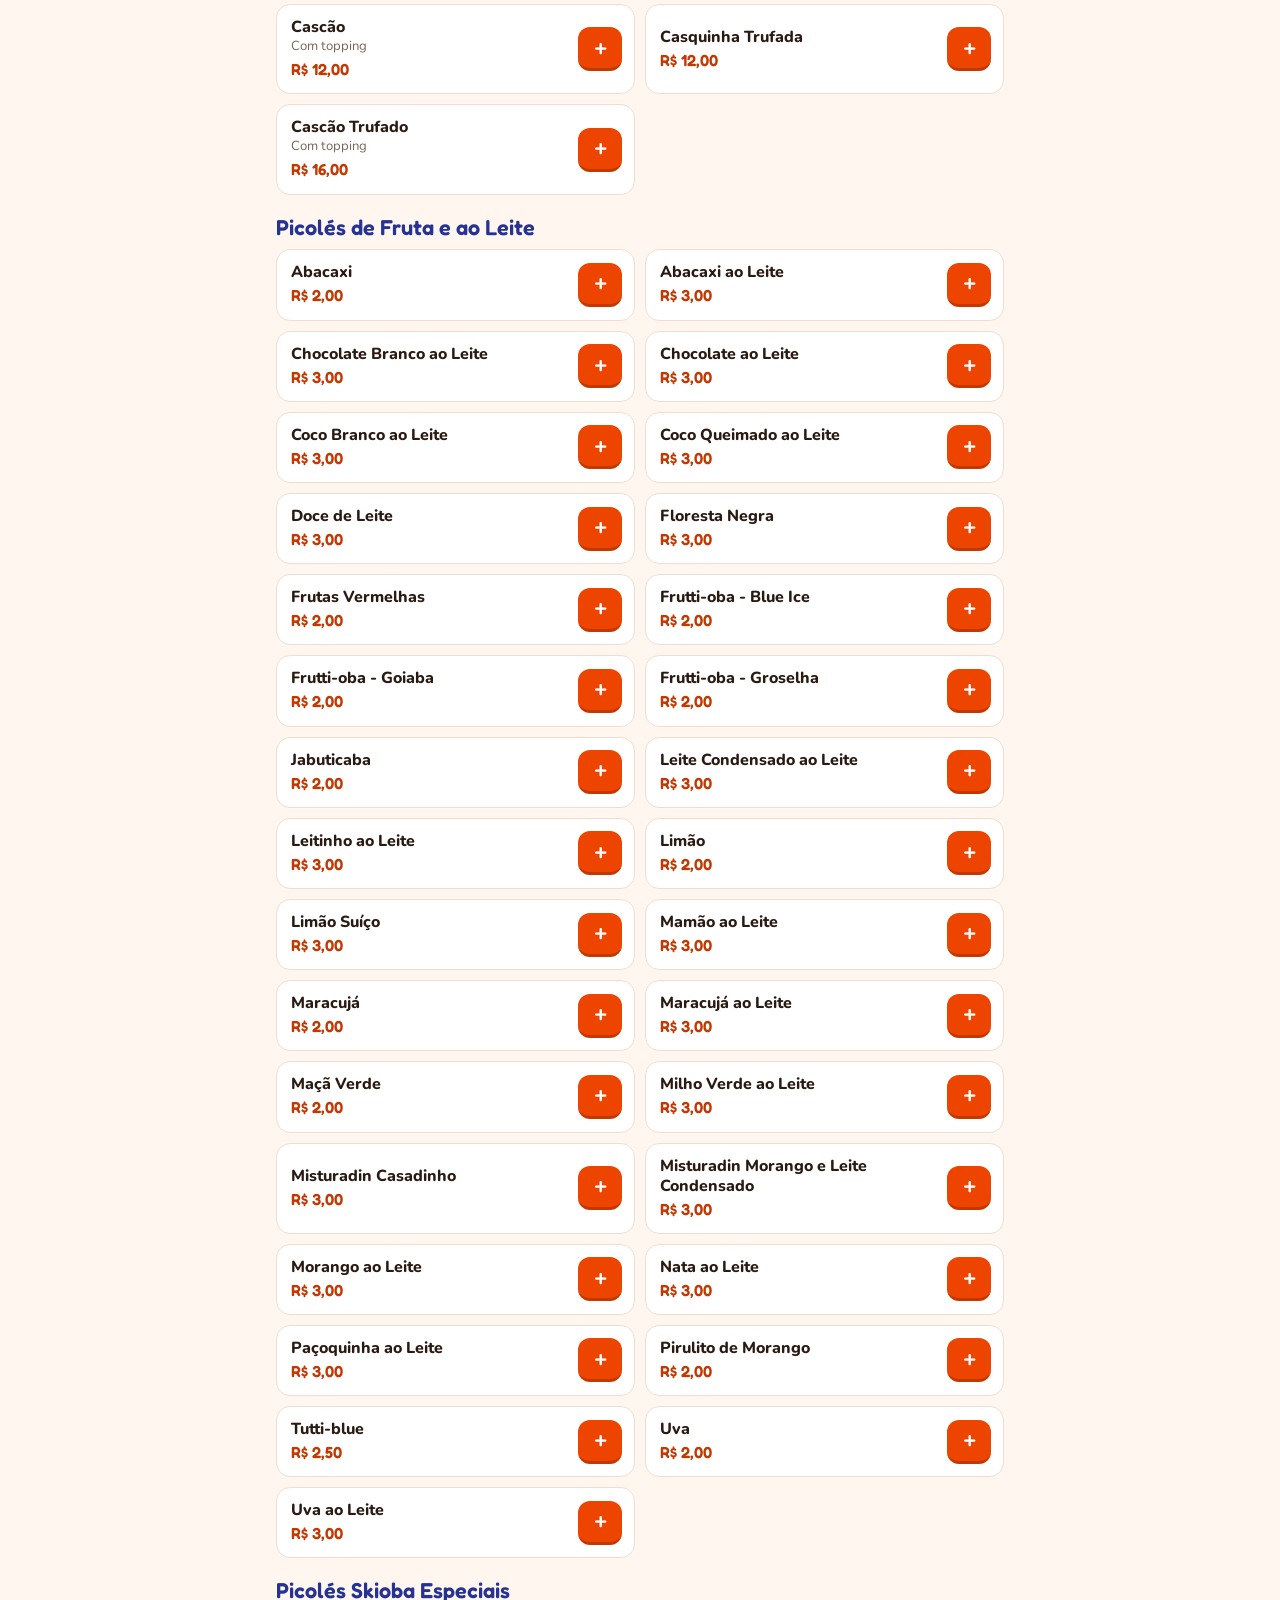
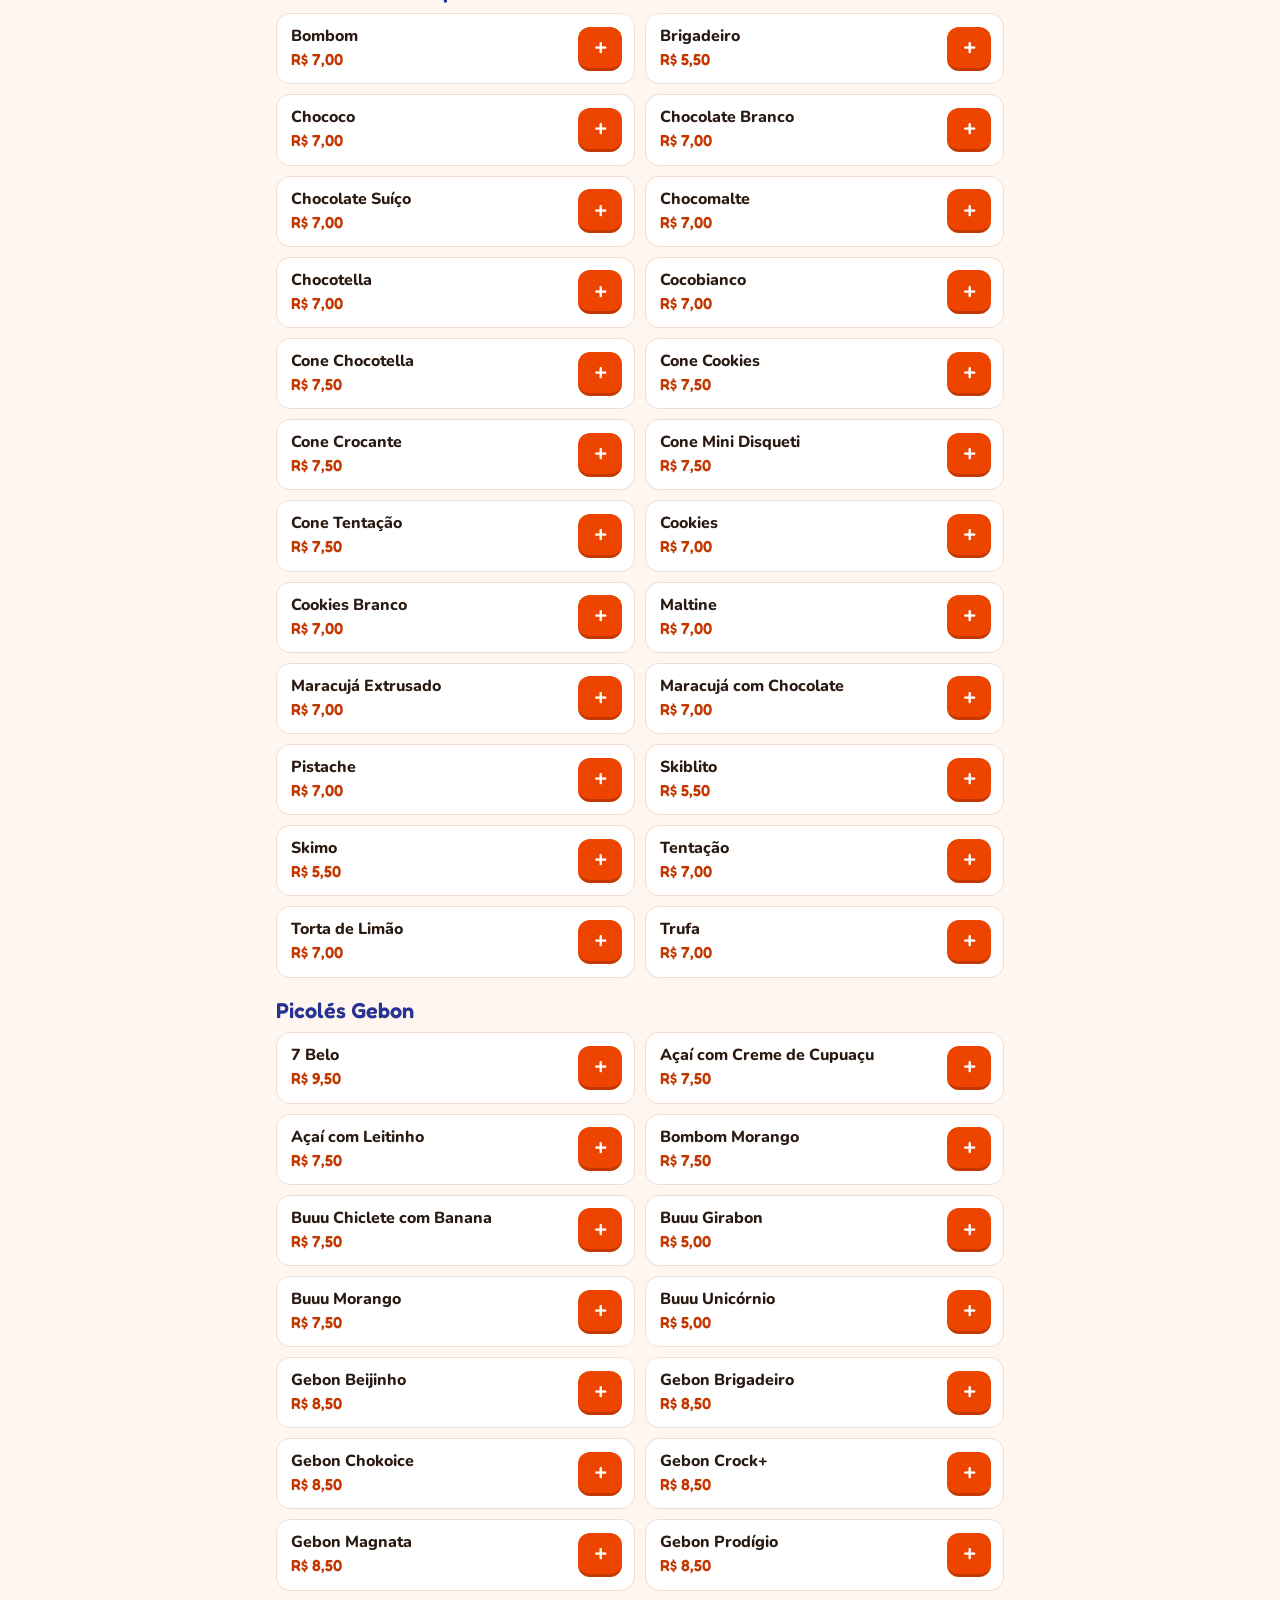
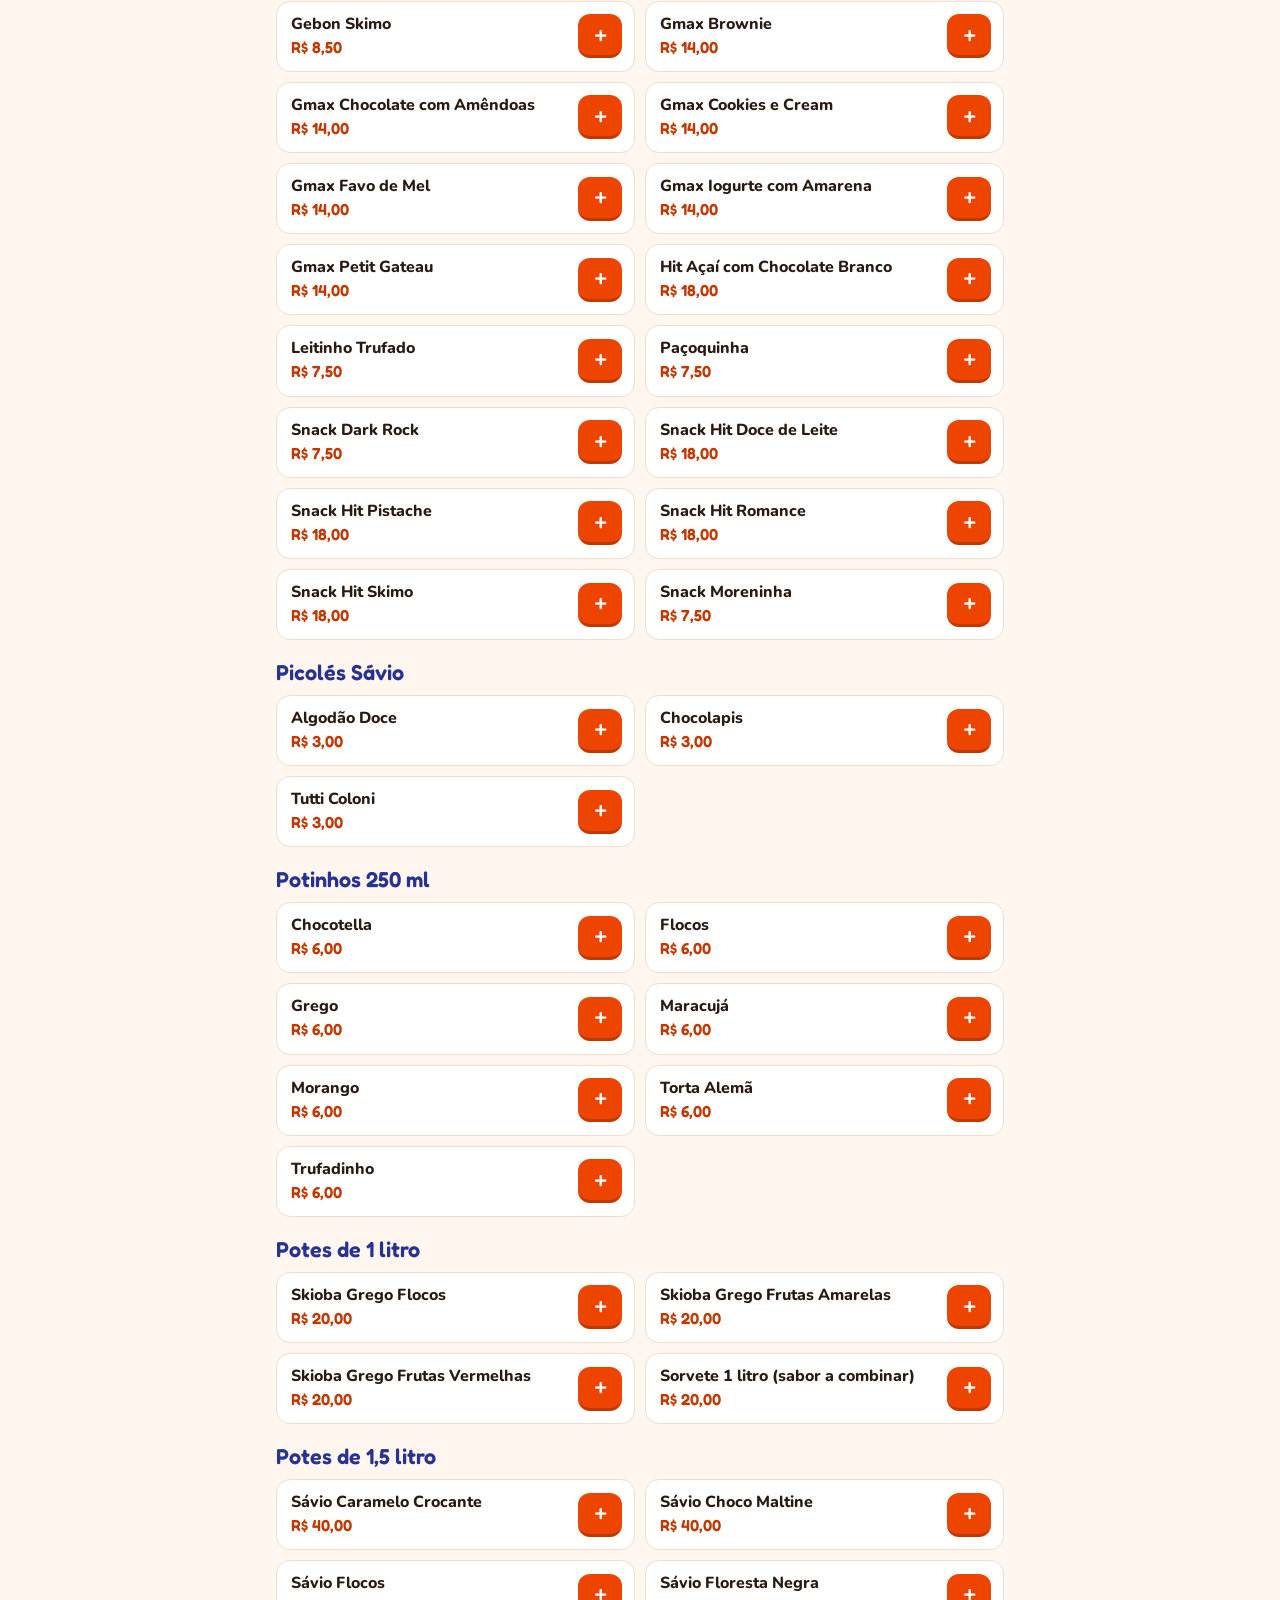
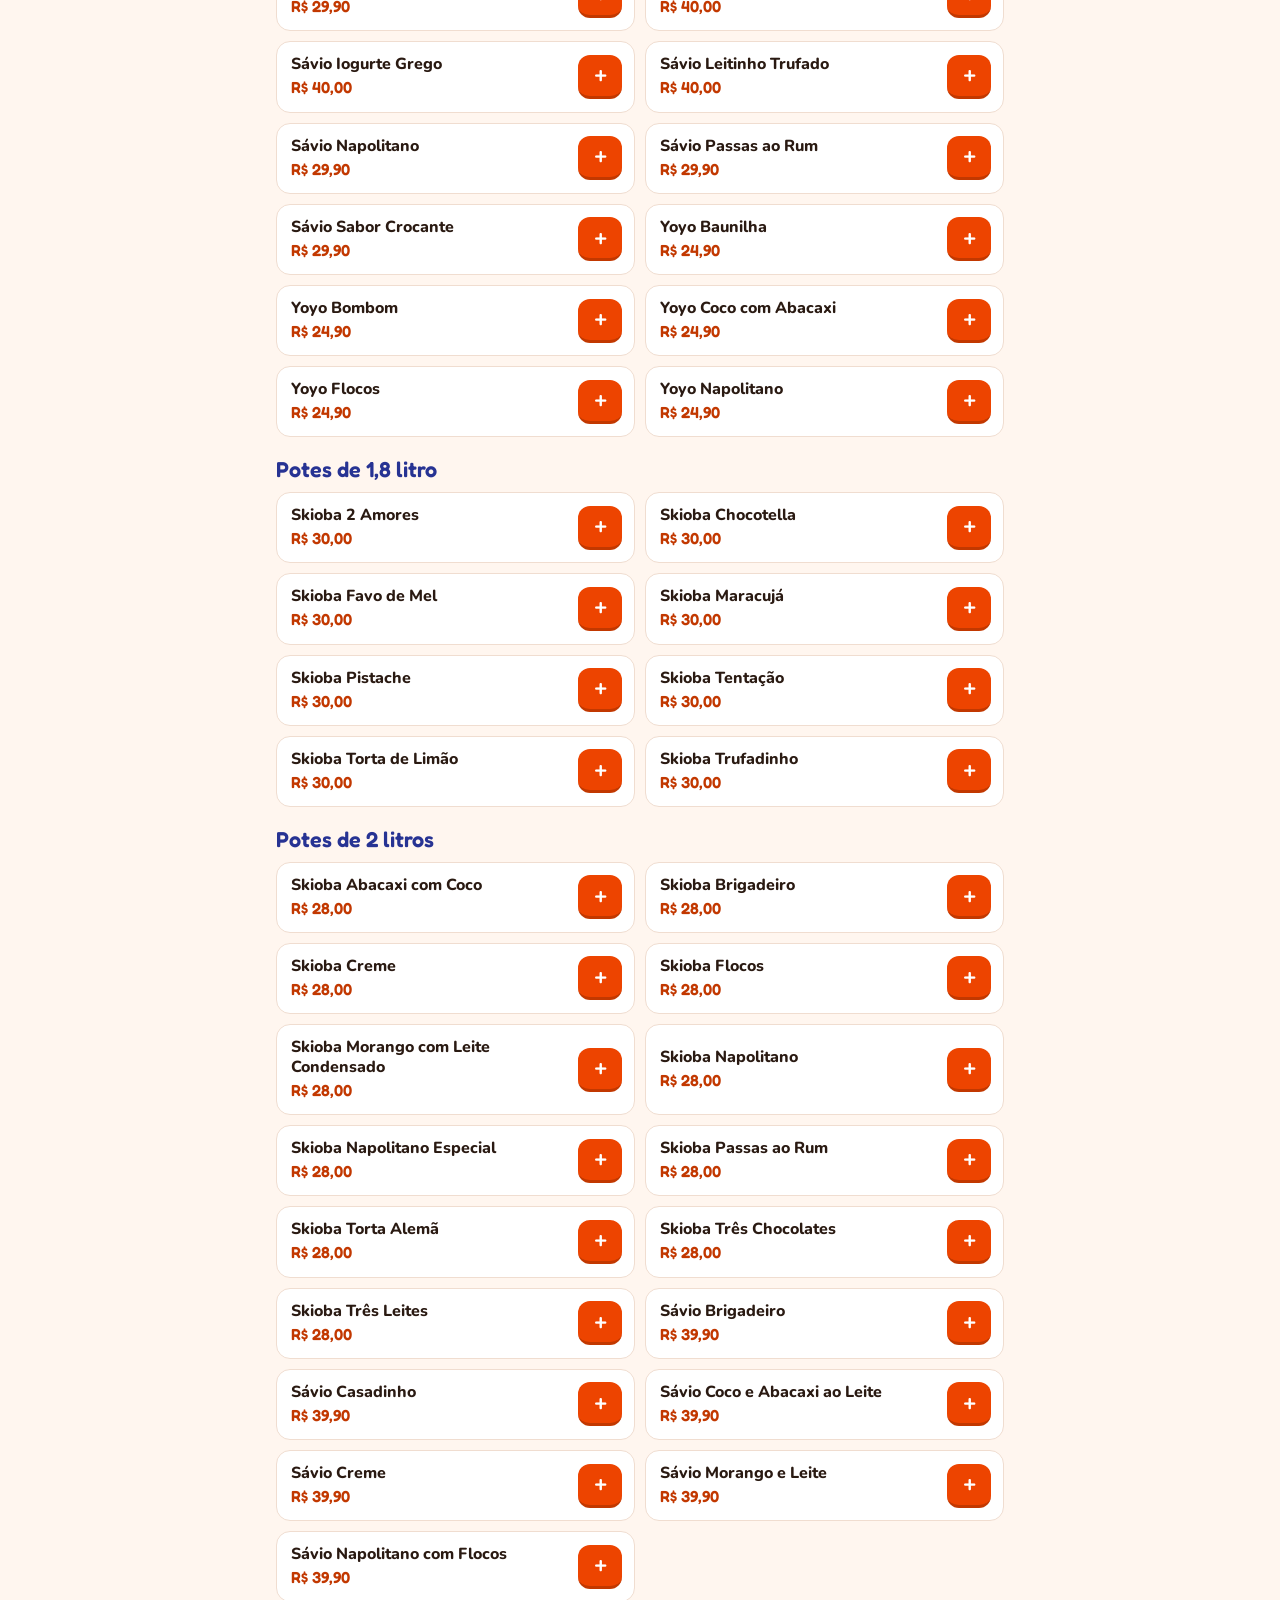
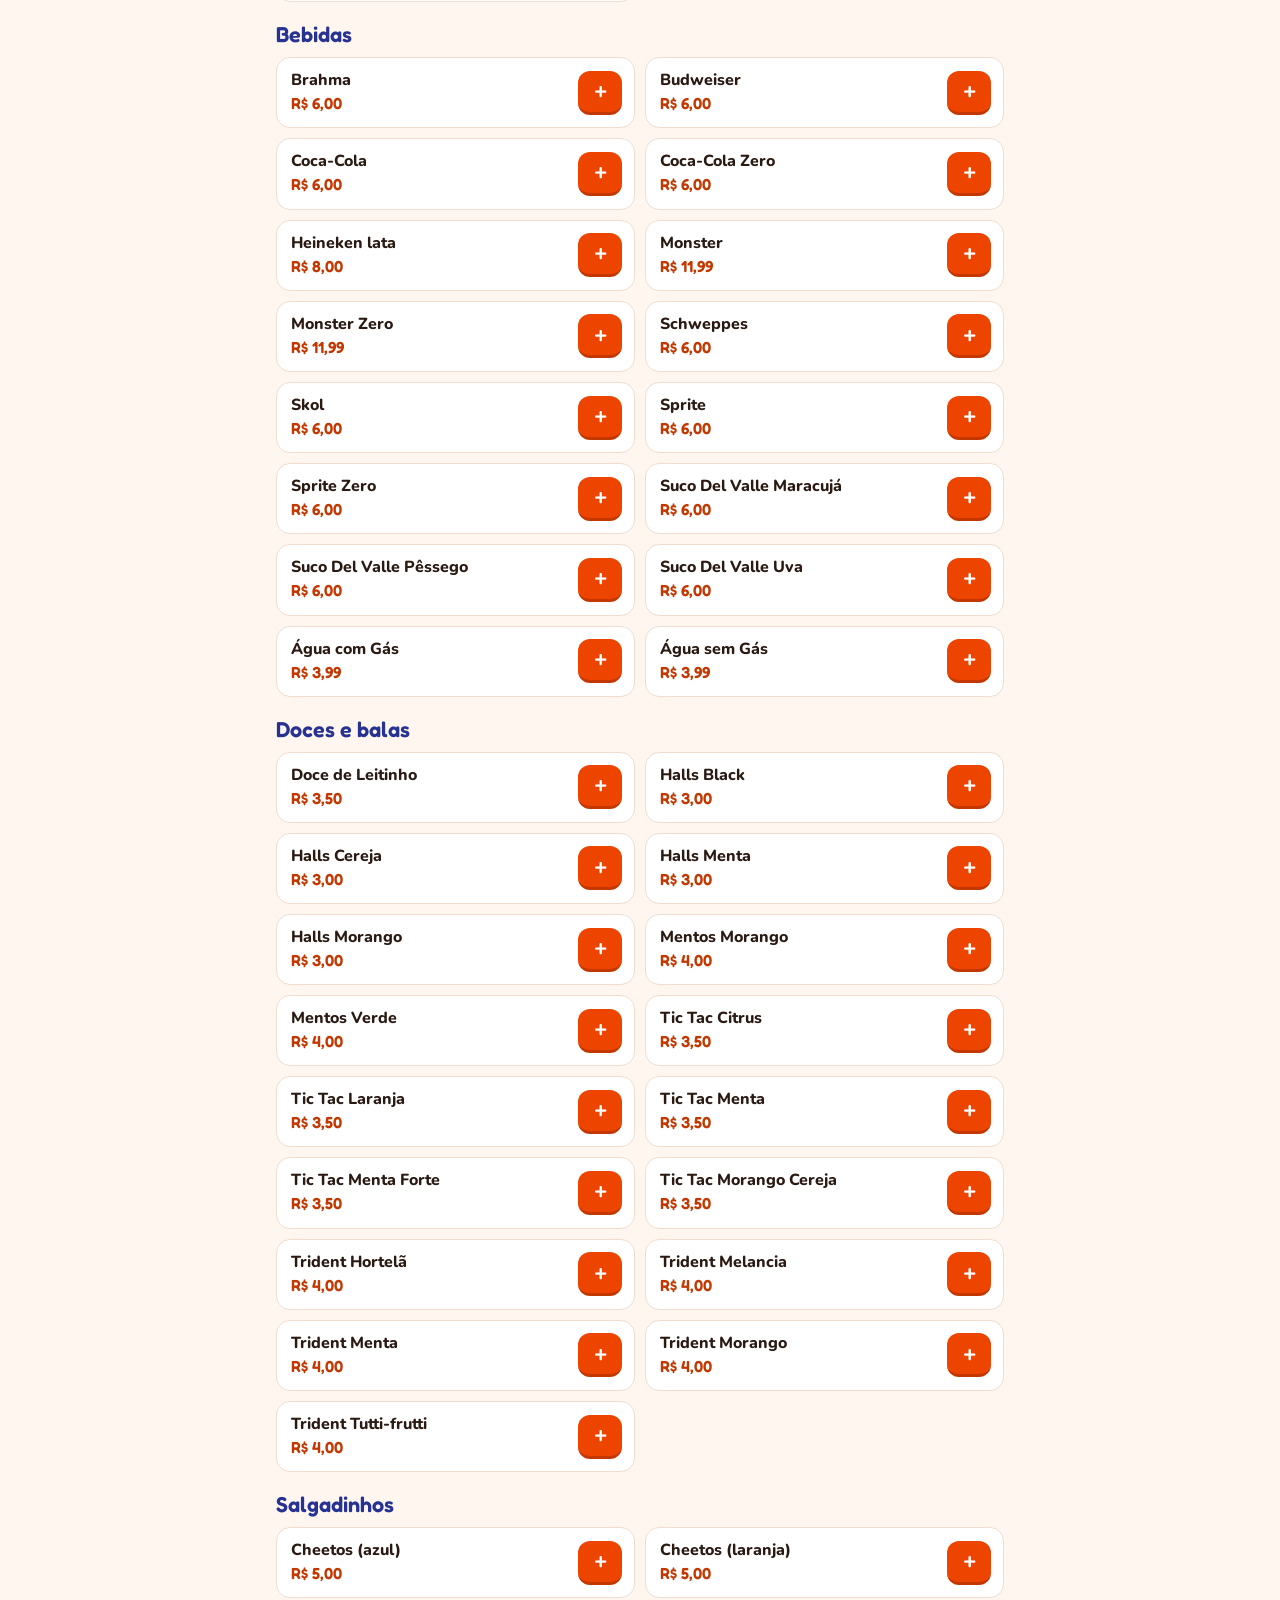
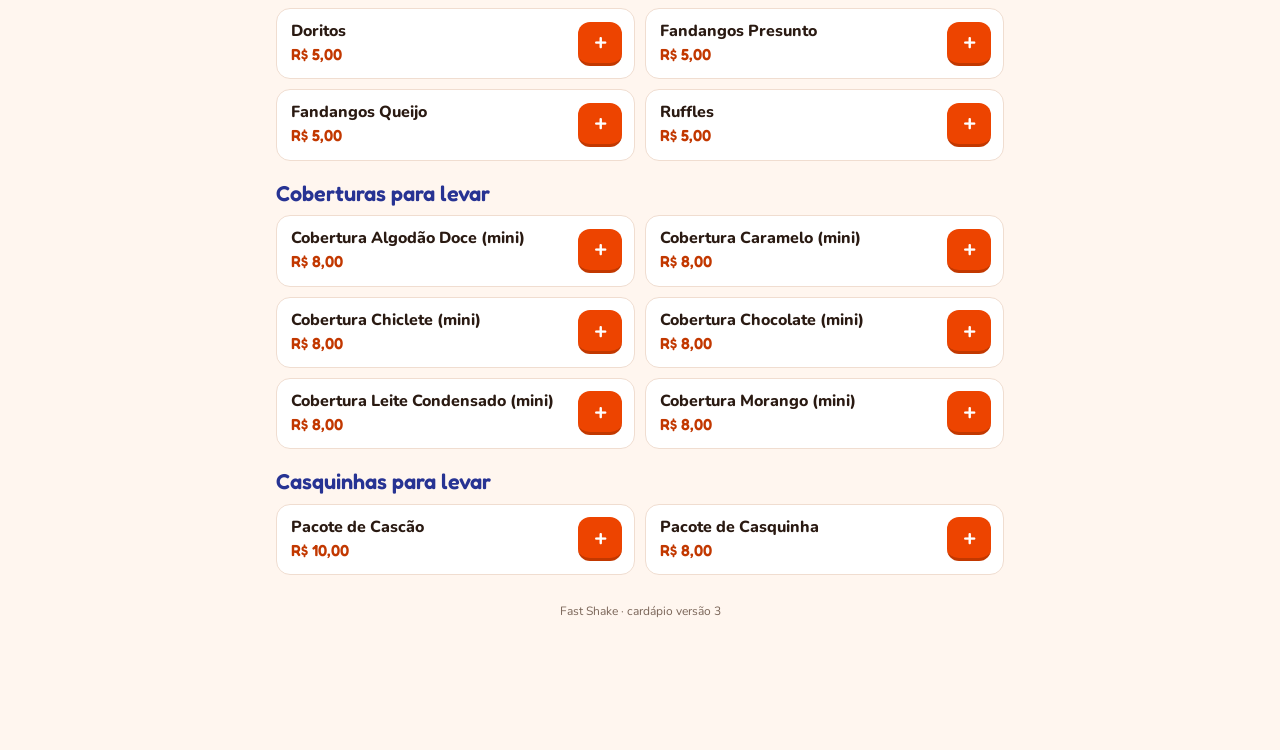
==== commit 30a0c804: "Cardápio: destaque de categoria sem cálculo durante a rolagem Troca o evento de rolagem por Intersec" ====
--- a/cardapio/index.html
+++ b/cardapio/index.html
@@ -11,12 +11,12 @@
   <link rel="preconnect" href="https://fonts.googleapis.com">
   <link rel="preconnect" href="https://fonts.gstatic.com" crossorigin>
   <link href="https://fonts.googleapis.com/css2?family=Fredoka:wght@500;600;700&family=Nunito:wght@400;600;700;800&display=swap" rel="stylesheet">
-  <link rel="stylesheet" href="cardapio.css?v=2">
+  <link rel="stylesheet" href="cardapio.css?v=3">
 </head>
 <body>
   <div id="app"></div>
   <noscript>Ative o JavaScript para ver o cardápio.</noscript>
   <script src="dados.js?v=1"></script>
-  <script src="cardapio.js?v=2"></script>
+  <script src="cardapio.js?v=3"></script>
 </body>
 </html>
--- a/cardapio/cardapio.css
+++ b/cardapio/cardapio.css
@@ -56,10 +56,10 @@
 .itens { list-style: none; margin: 0; padding: 0; display: grid; gap: 10px; }
 @media (min-width: 620px) { .itens { grid-template-columns: 1fr 1fr; } }
 .produto {
-  background: var(--cartao); border-radius: 14px; box-shadow: var(--sombra); padding: 12px 12px 12px 14px;
-  display: flex; align-items: center; justify-content: space-between; gap: 12px; border: 2px solid transparent;
+  background: var(--cartao); border-radius: 14px; padding: 12px 12px 12px 14px; border: 1px solid var(--borda);
+  display: flex; align-items: center; justify-content: space-between; gap: 12px;
 }
-.produto.na-sacola { border-color: var(--laranja-claro); }
+.produto.na-sacola { border-color: var(--laranja); }
 .produto .info { min-width: 0; }
 .produto .nome { font-weight: 800; line-height: 1.25; }
 .produto .detalhe { font-size: .82rem; color: var(--texto-suave); }
@@ -67,12 +67,13 @@
 .btn-add {
   flex-shrink: 0; min-width: 44px; height: 44px; border-radius: 12px; border: 0;
   background: var(--laranja); color: #fff; font-weight: 800; font-size: 1.4rem; line-height: 1; padding: 0 12px;
-  box-shadow: 0 3px 0 var(--laranja-escuro);
+  border-bottom: 3px solid var(--laranja-escuro);
 }
 .btn-add.texto { font-size: .9rem; }
 .qtd { flex-shrink: 0; display: flex; align-items: center; border: 2px solid var(--laranja-claro); border-radius: 12px; overflow: hidden; background: #fff; }
 .qtd button { width: 40px; height: 40px; border: 0; background: var(--laranja-claro); color: var(--laranja-escuro); font-size: 1.3rem; font-weight: 800; }
 .qtd span { min-width: 34px; text-align: center; font-weight: 800; }
+.versao { text-align: center; color: var(--texto-suave); font-size: .75rem; margin: 28px 0 0; }
 .vazio { text-align: center; color: var(--texto-suave); padding: 40px 12px; }
 
 /* ---------- Barra da sacola ---------- */
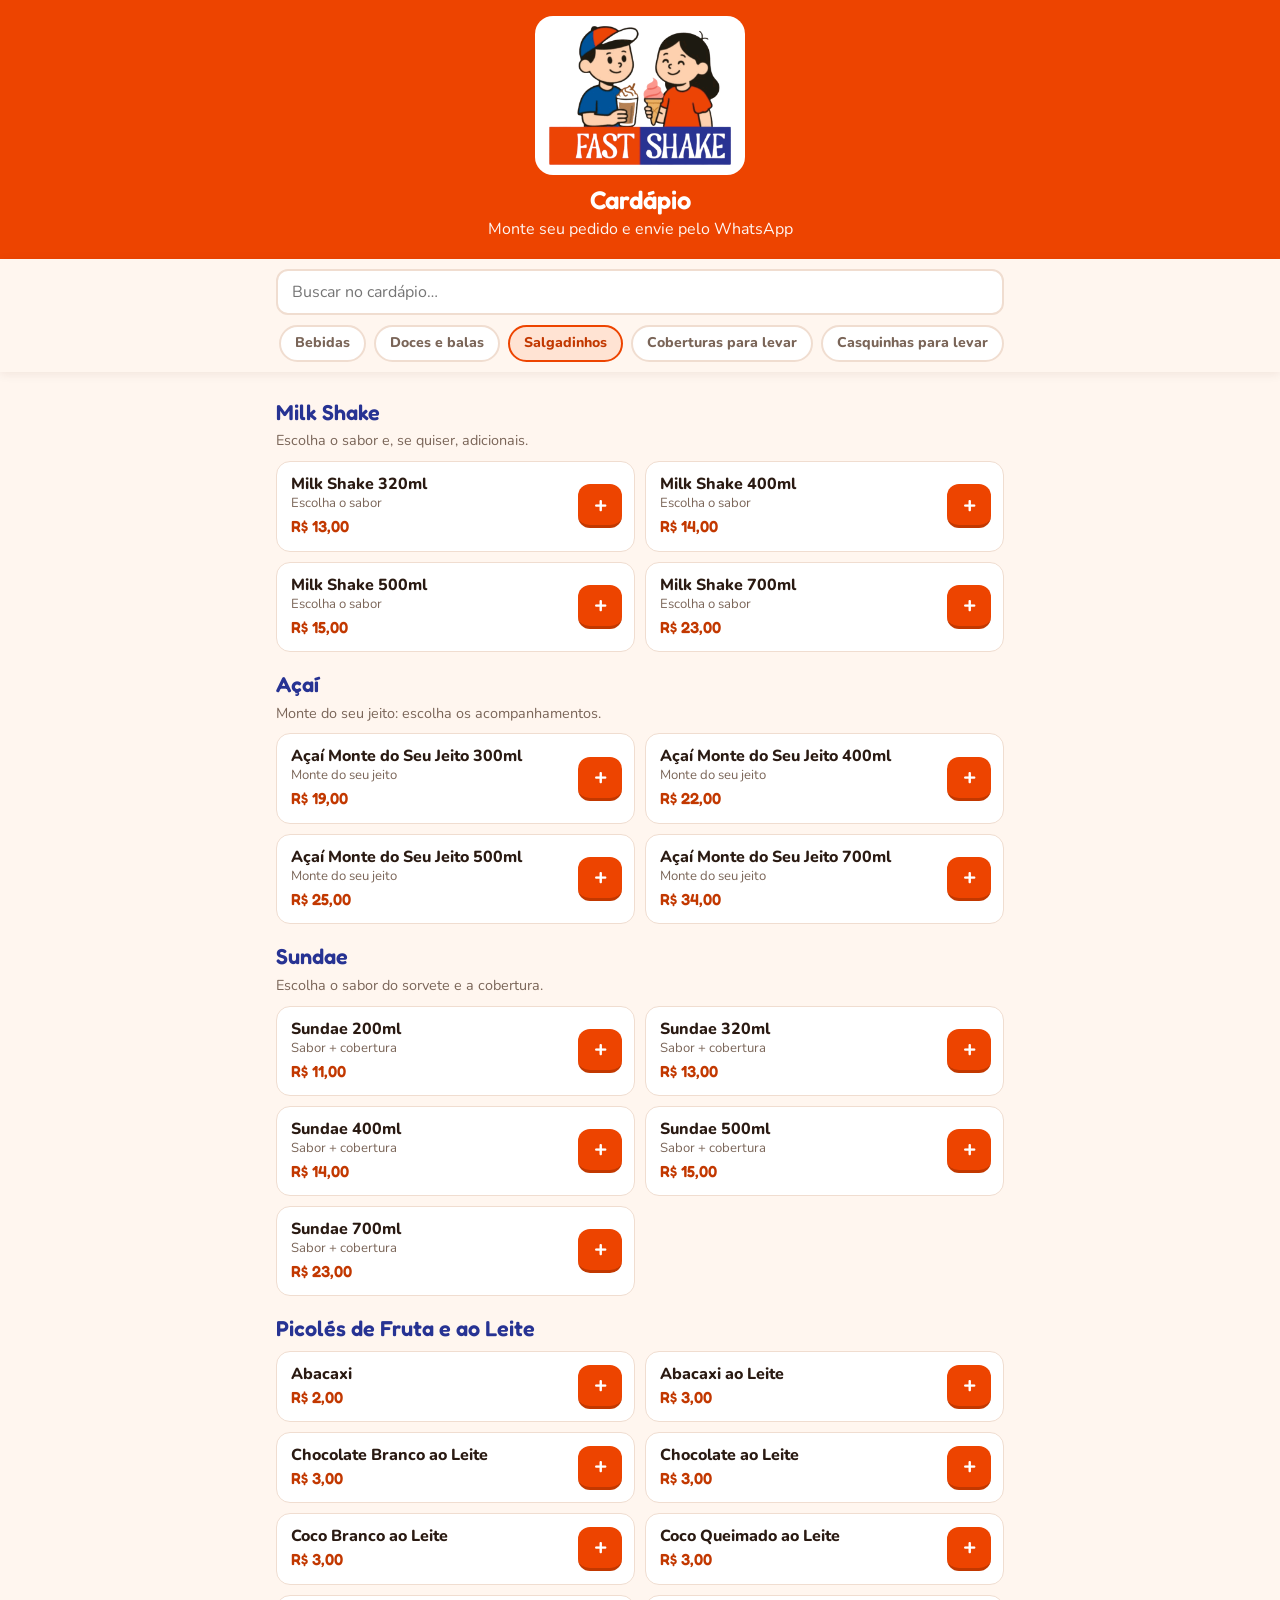
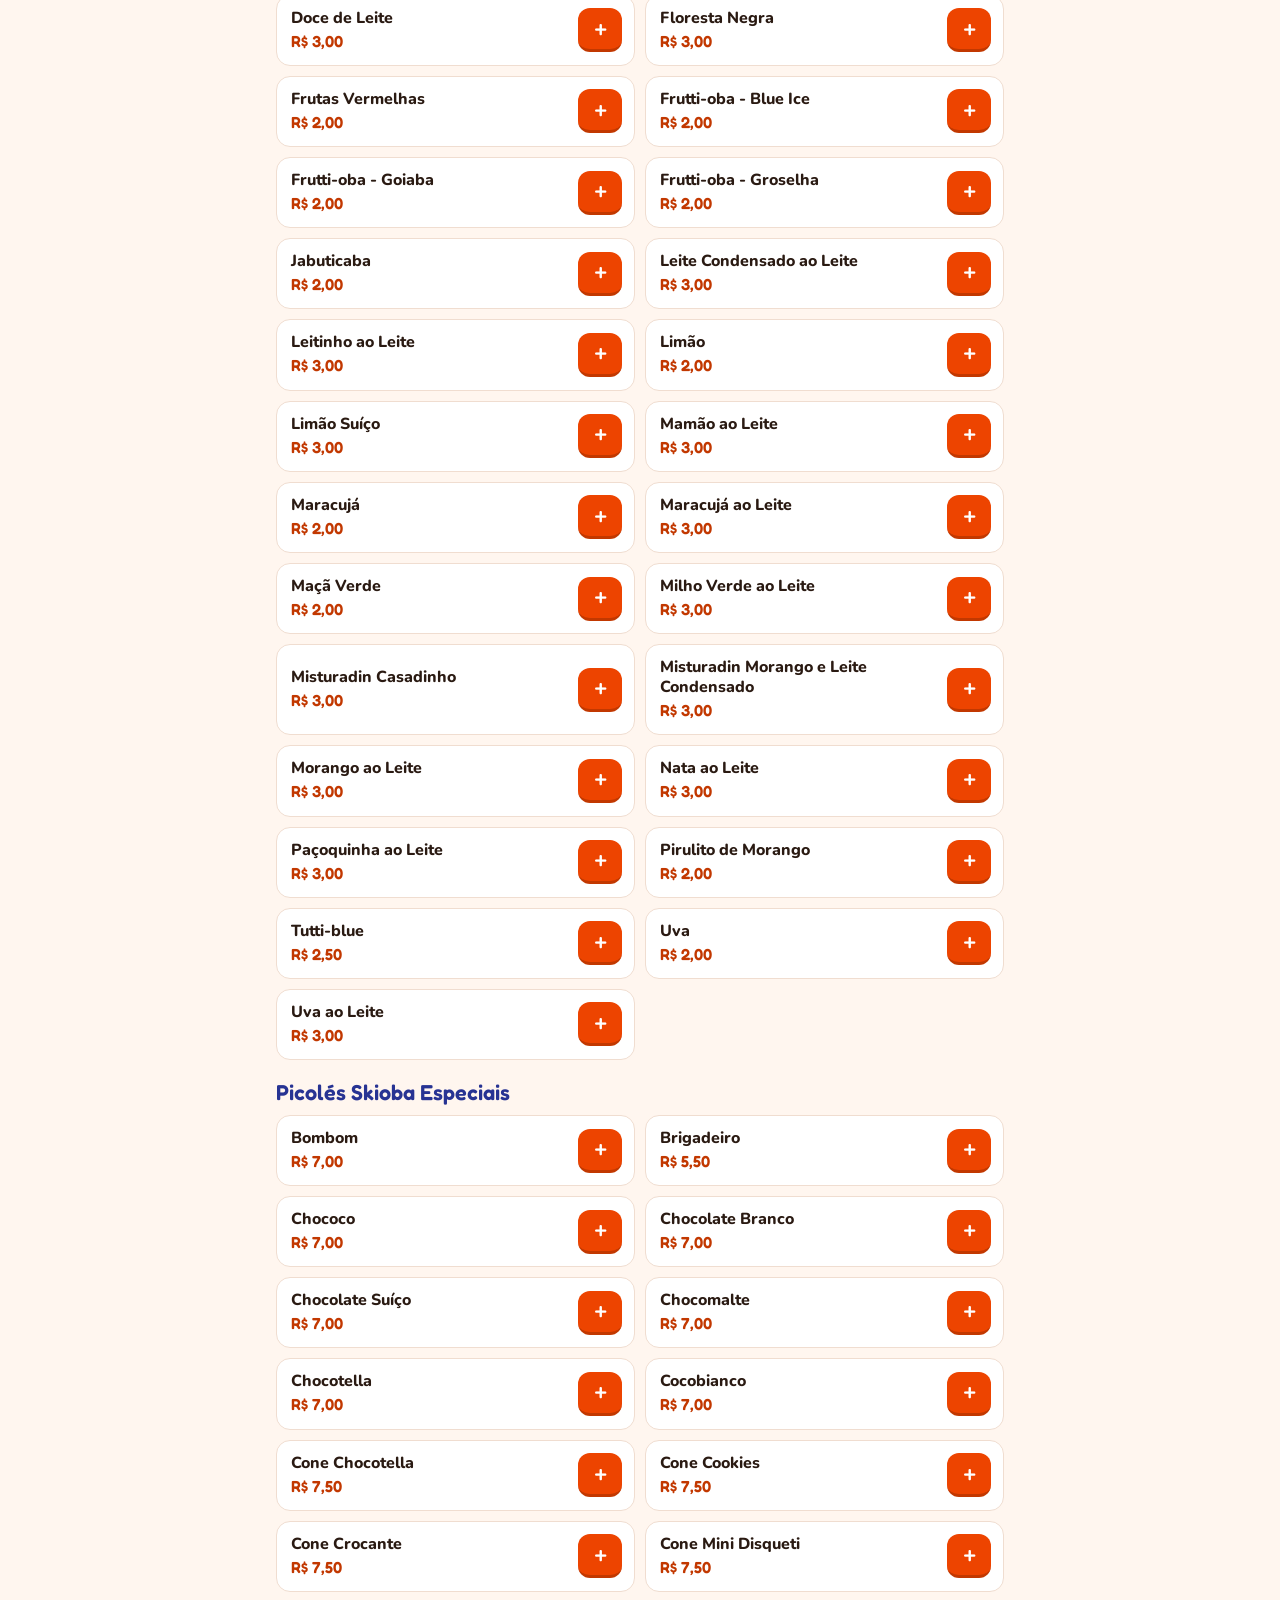
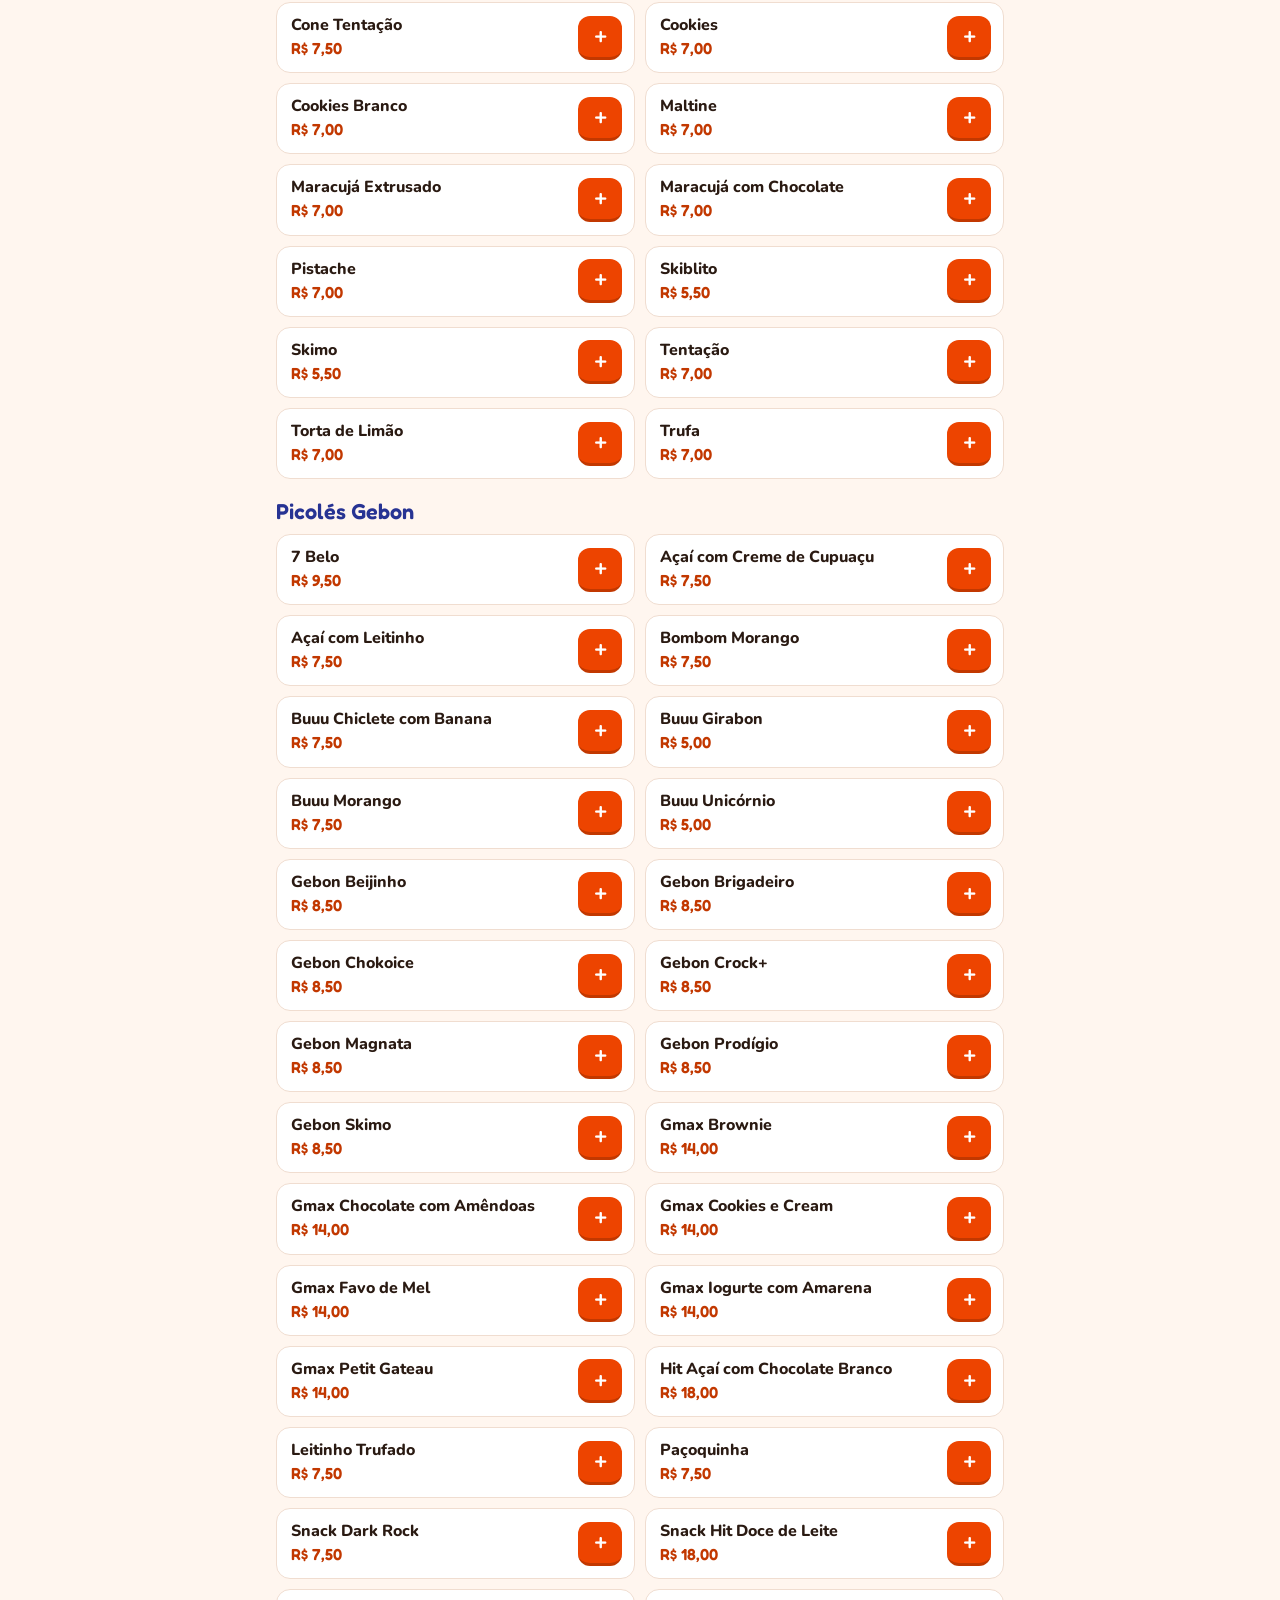
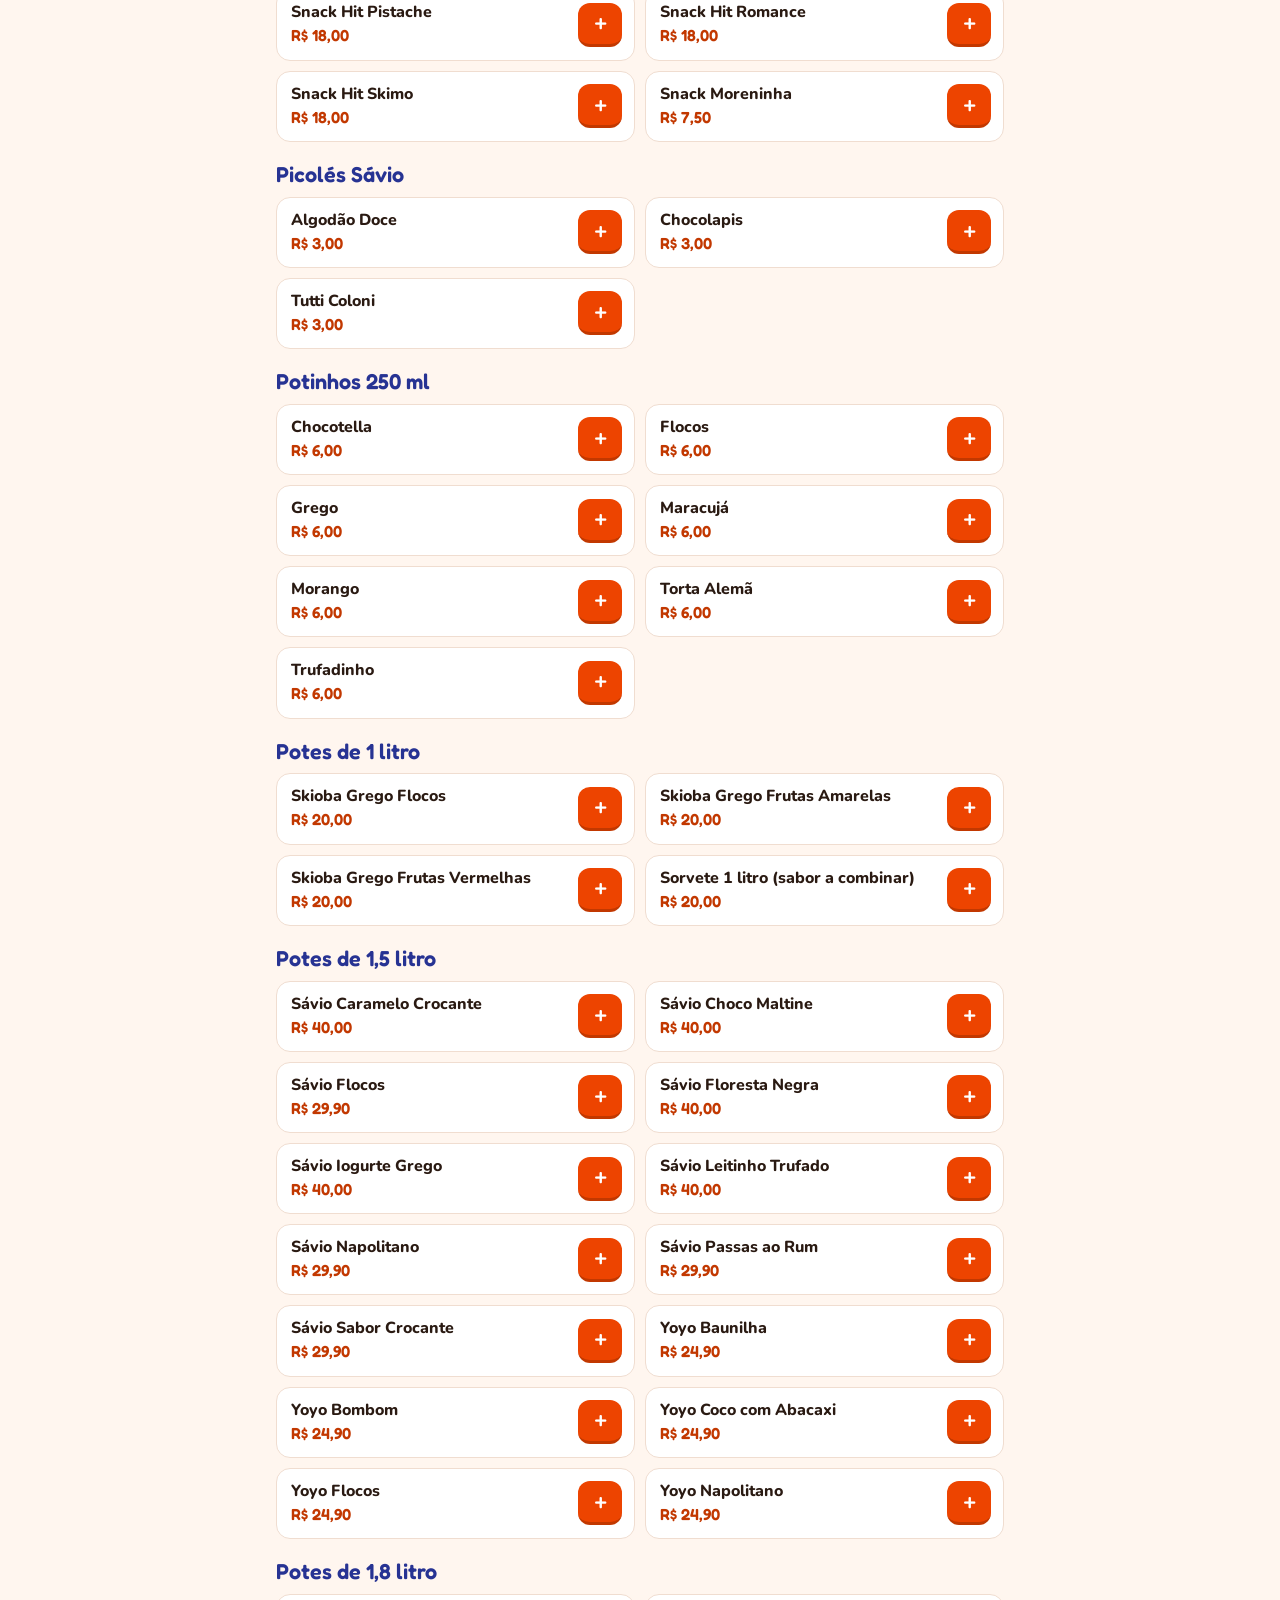
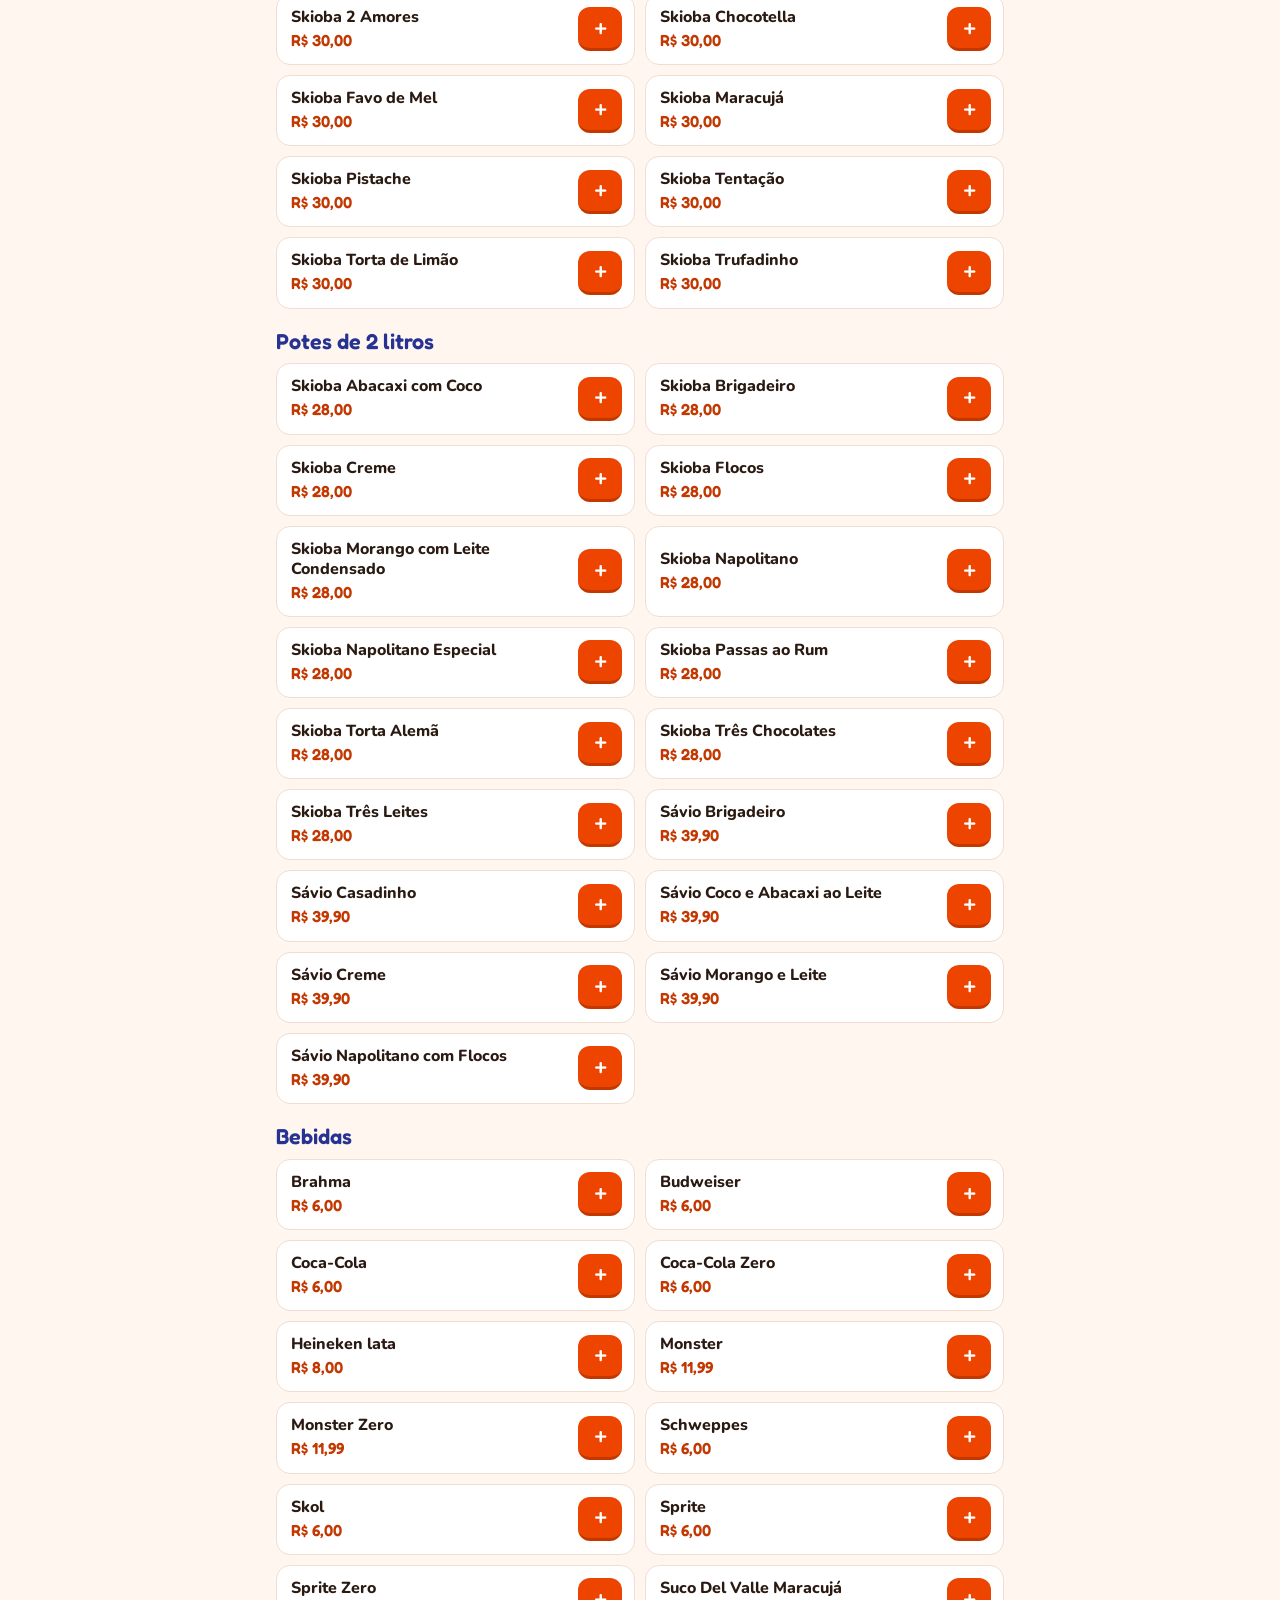
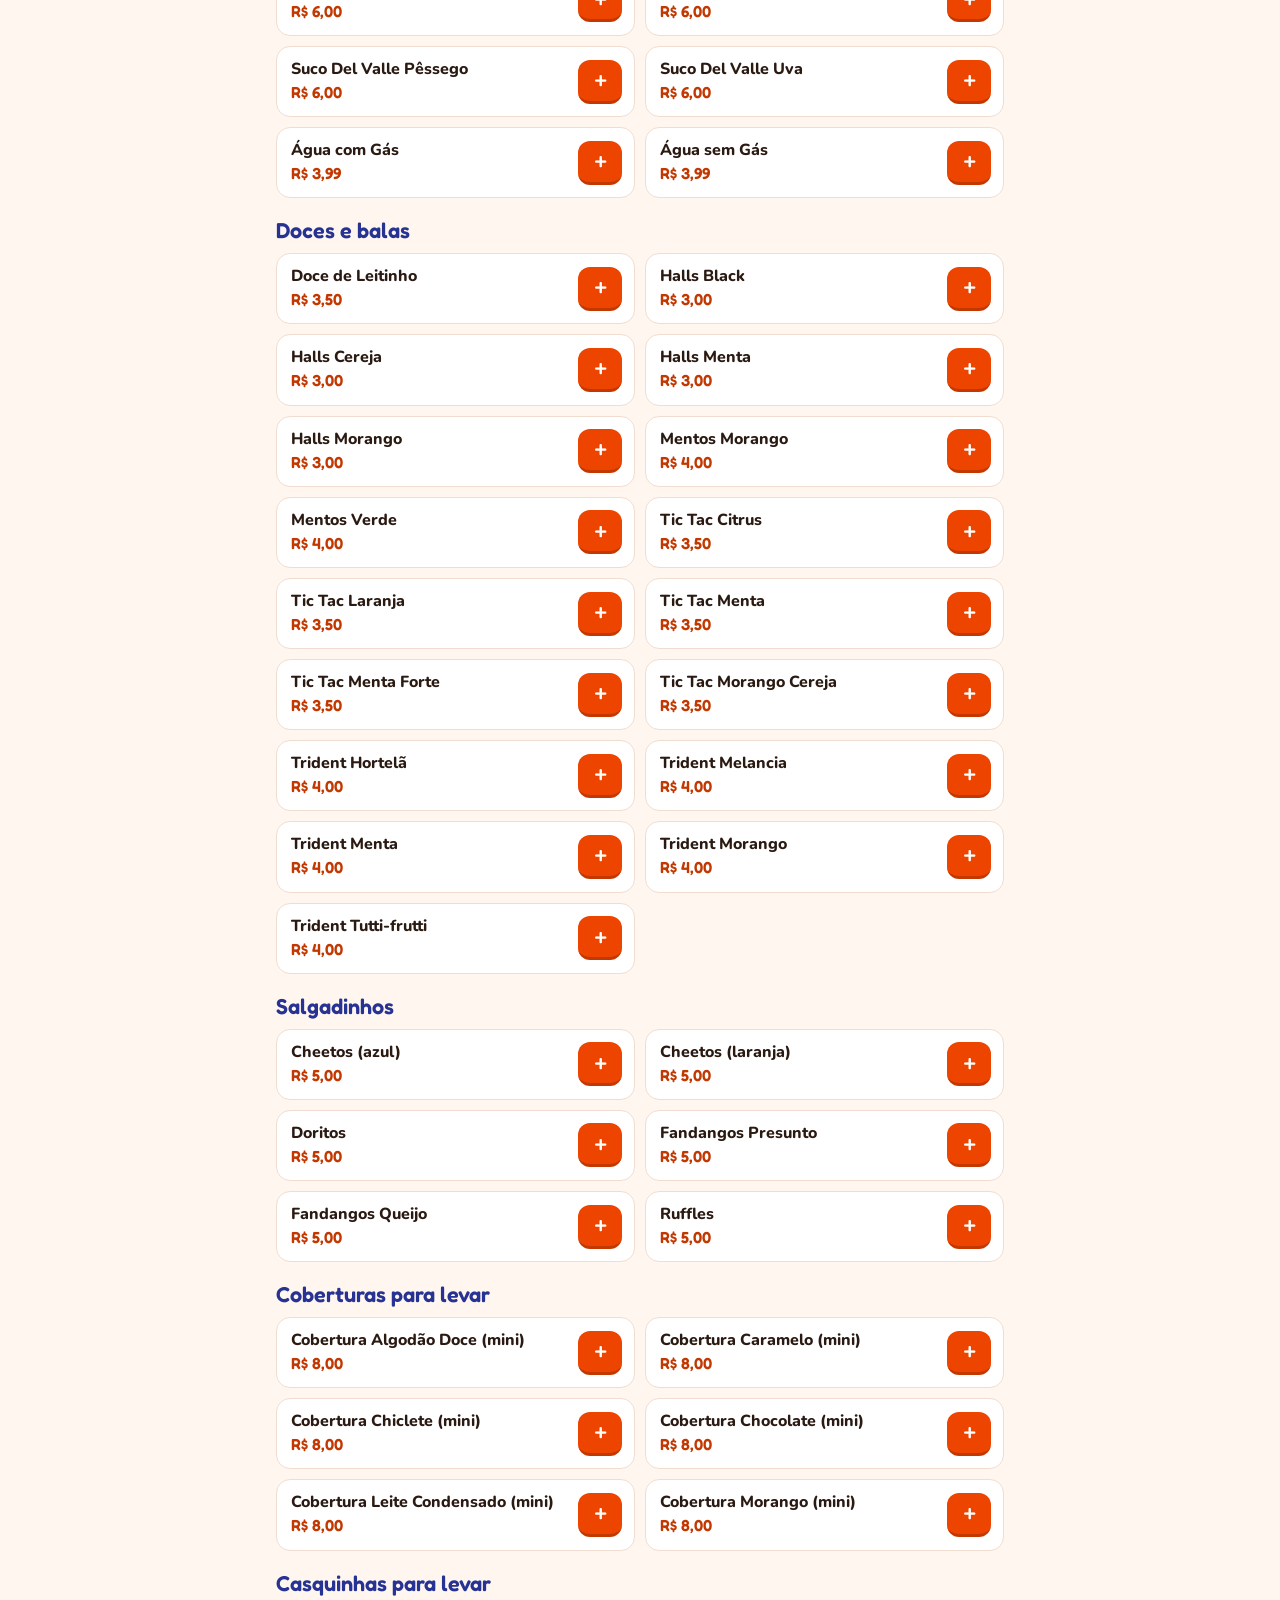
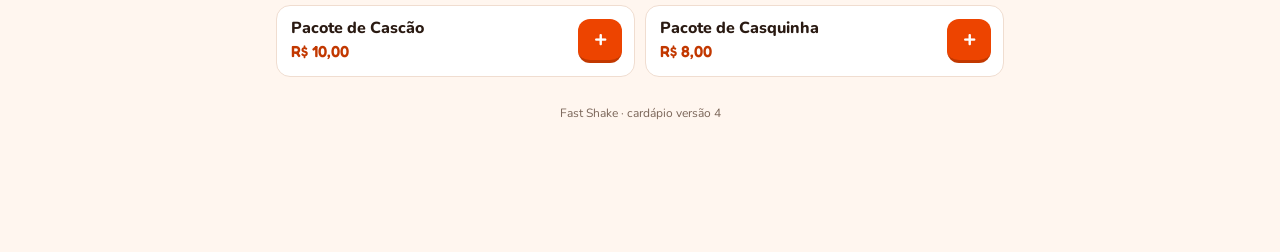
==== commit ee5a3275: "Cardápio: oculta promoções de picolé e casquinha/cascão por enquanto Co-Authored-By: Claude Opus 5.5" ====
--- a/cardapio/index.html
+++ b/cardapio/index.html
@@ -17,6 +17,6 @@
   <div id="app"></div>
   <noscript>Ative o JavaScript para ver o cardápio.</noscript>
   <script src="dados.js?v=1"></script>
-  <script src="cardapio.js?v=3"></script>
+  <script src="cardapio.js?v=4"></script>
 </body>
 </html>
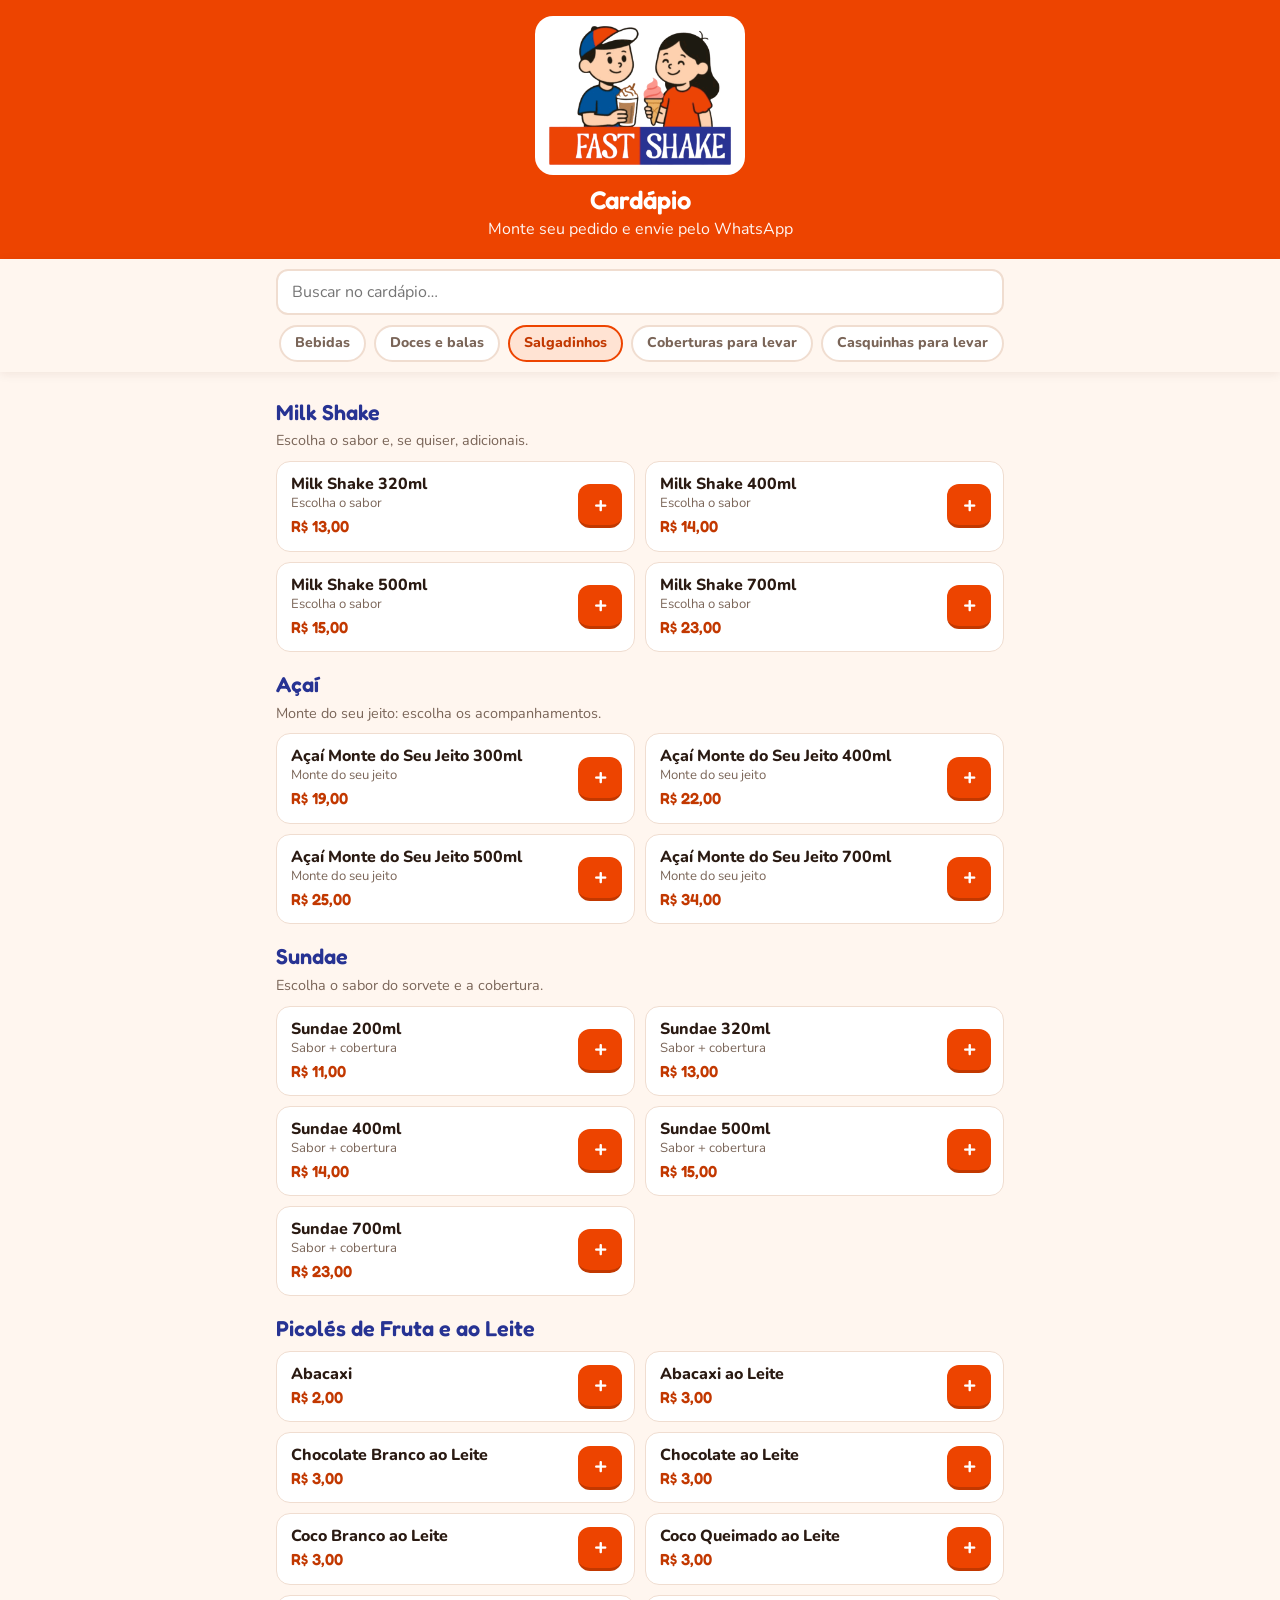
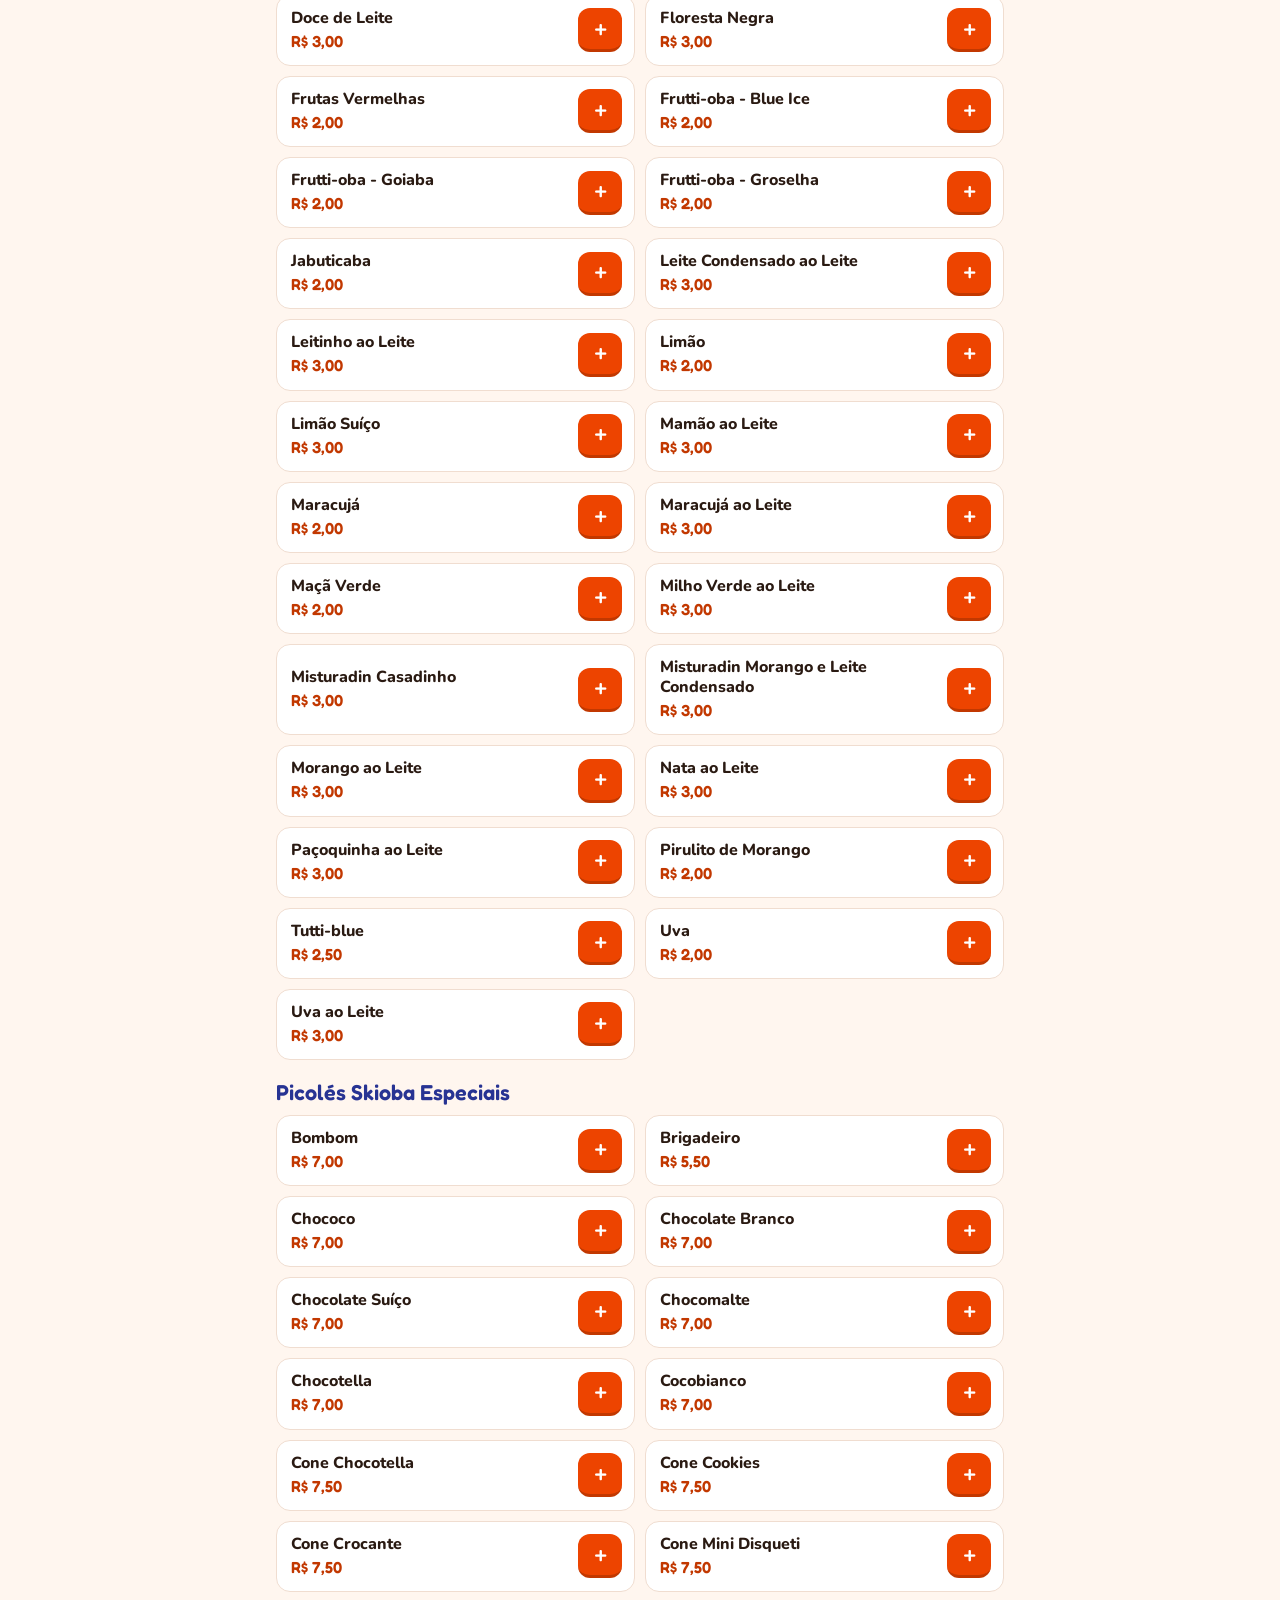
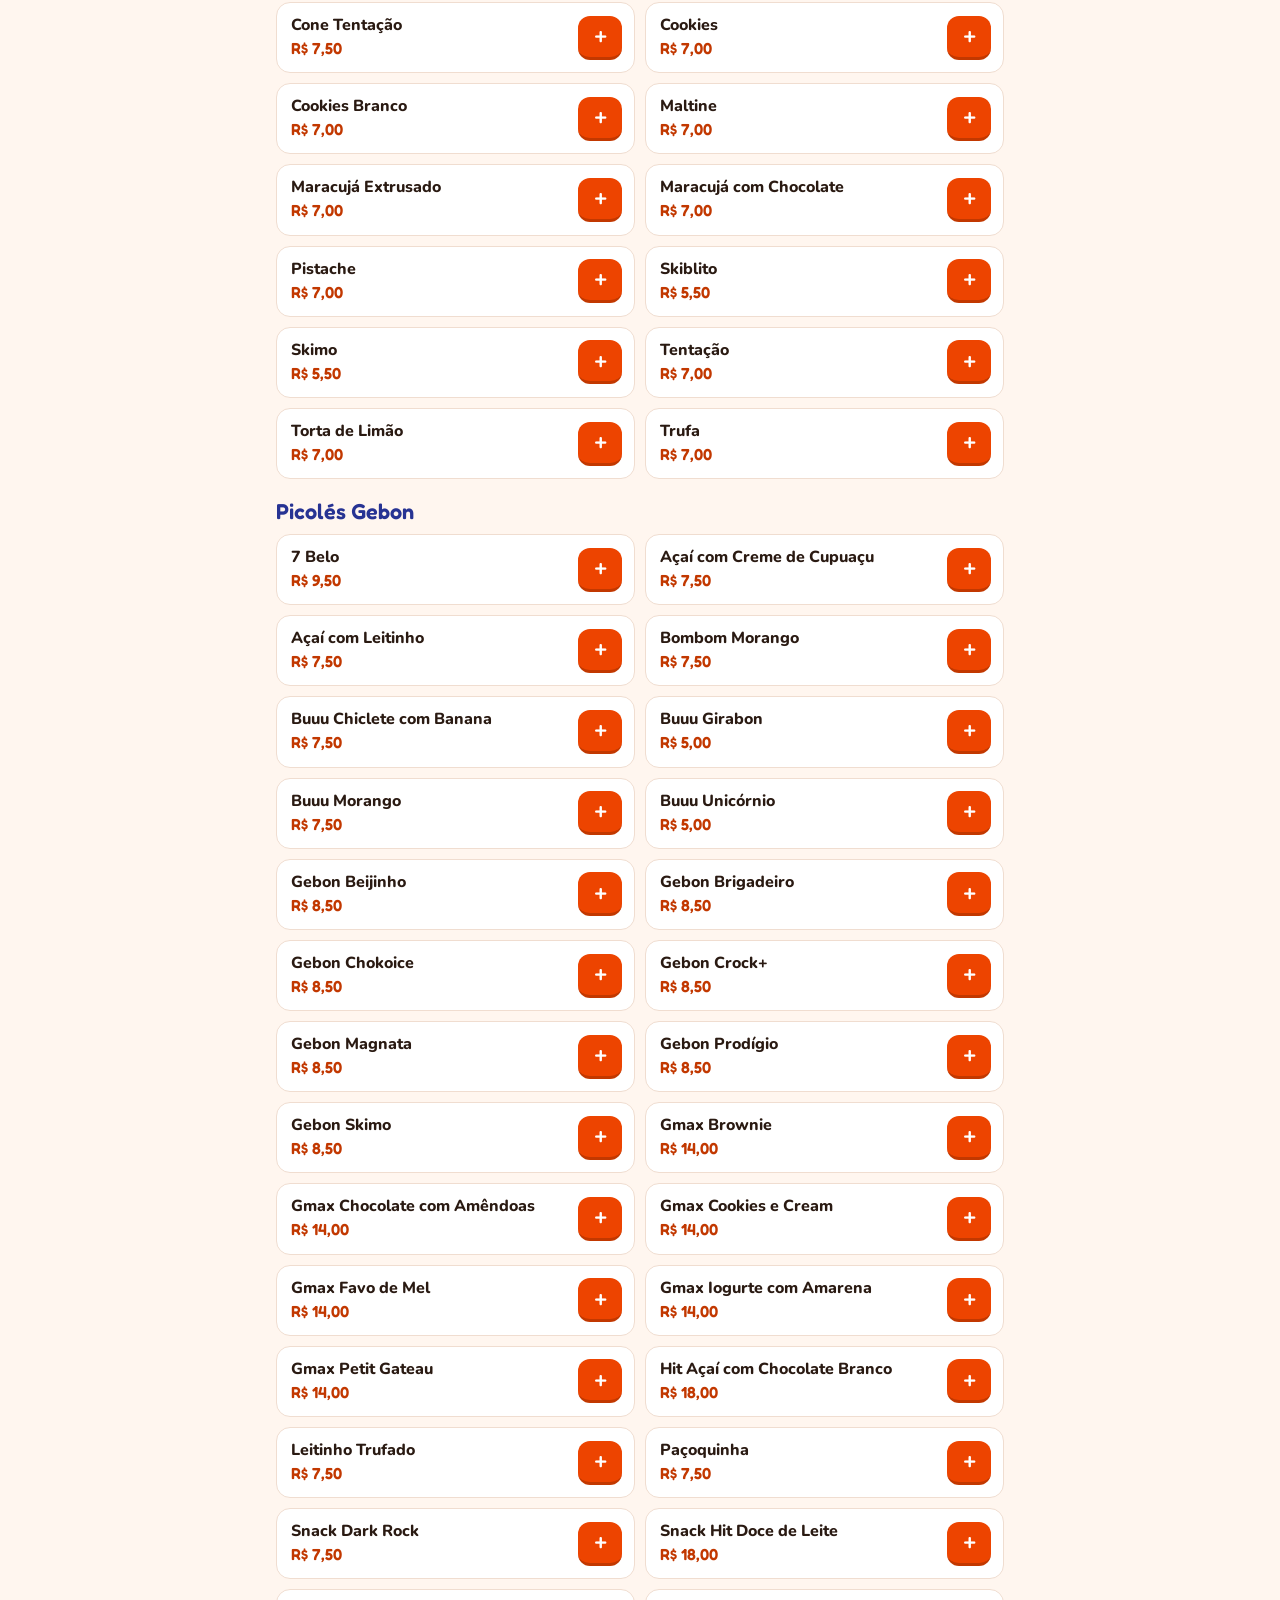
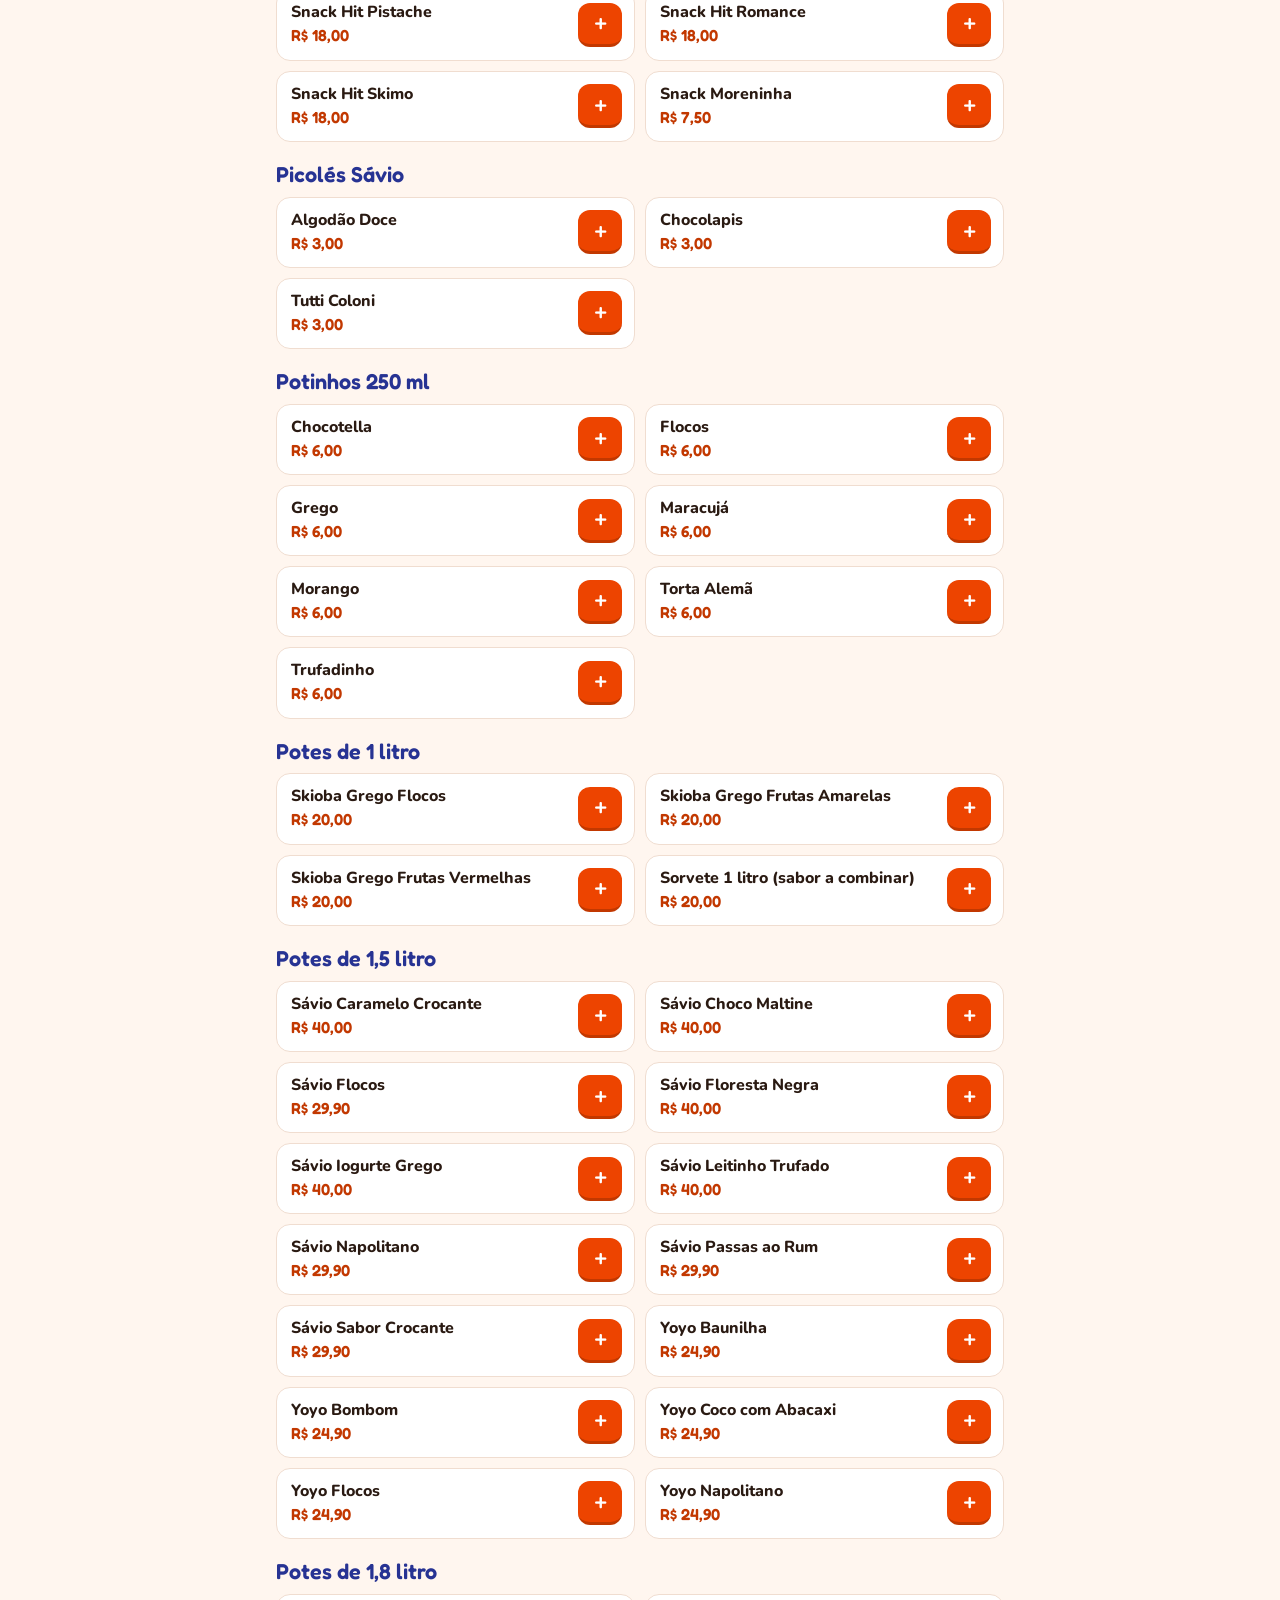
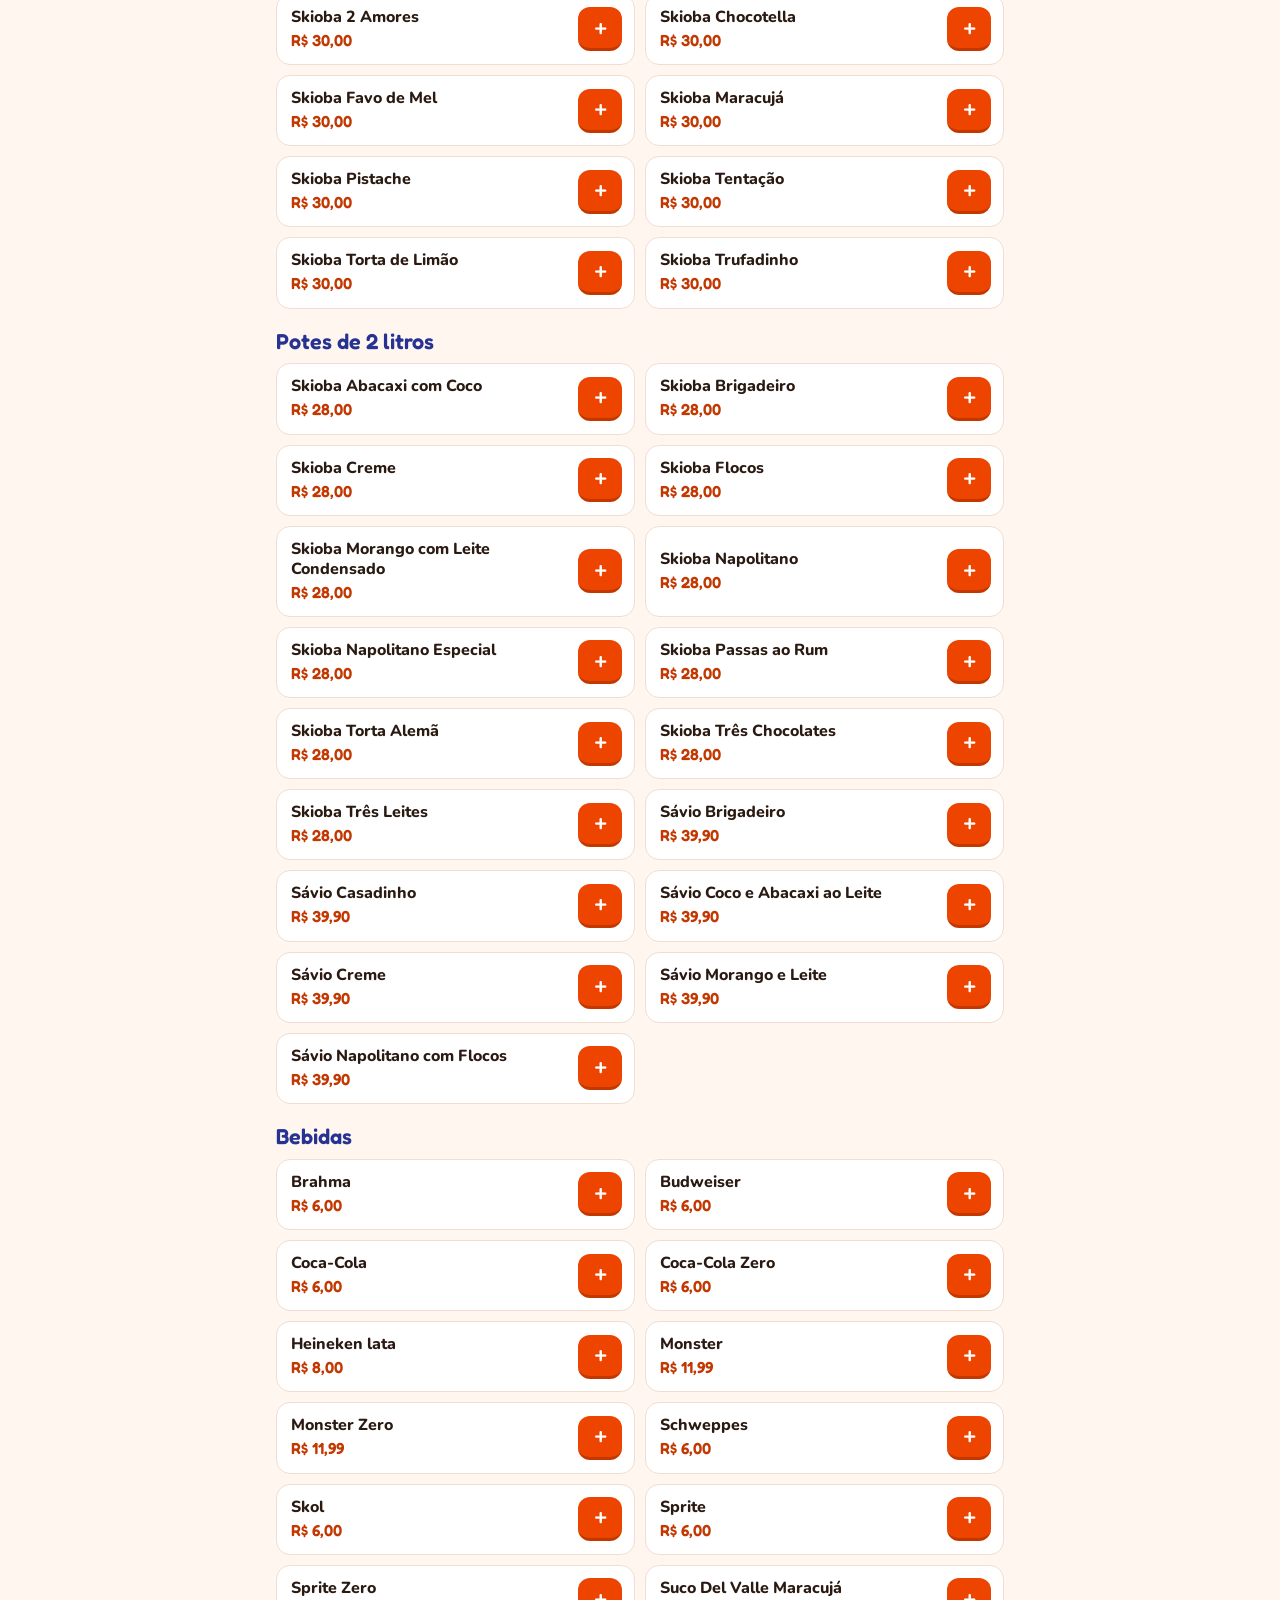
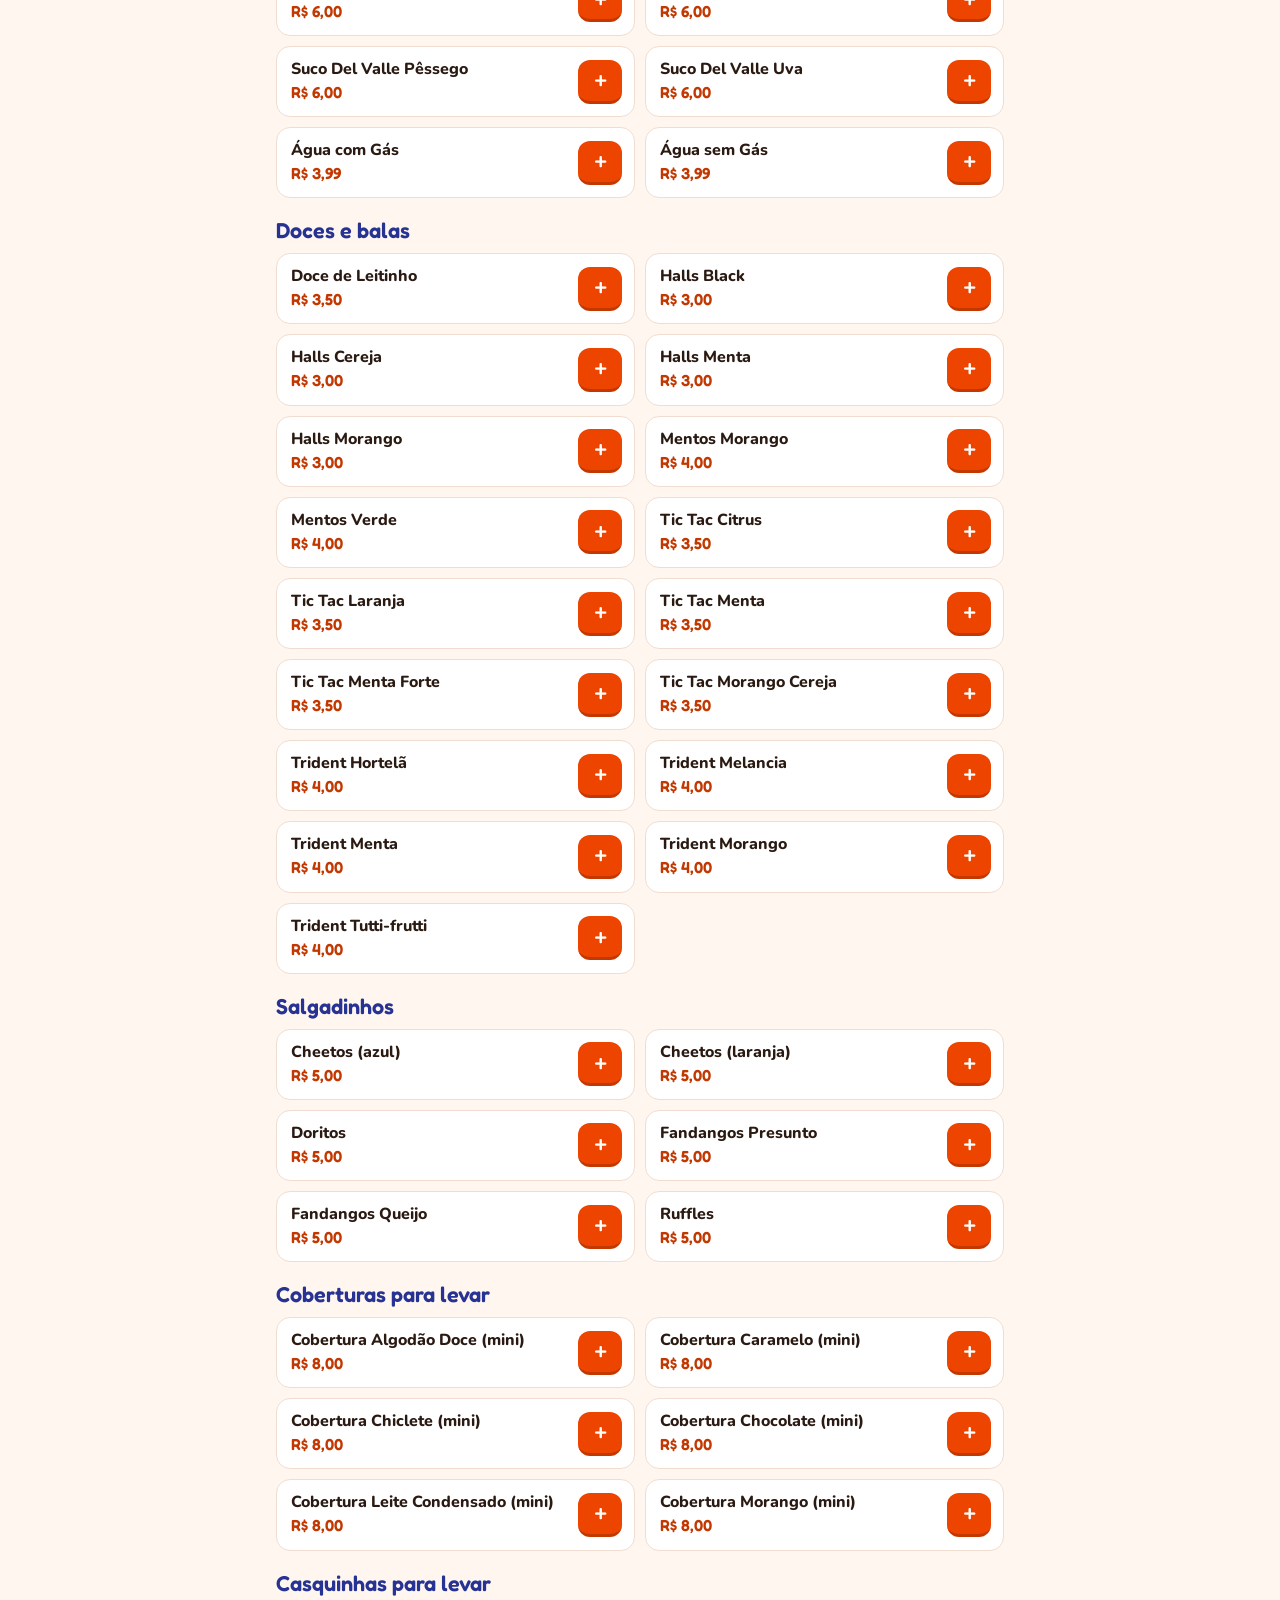
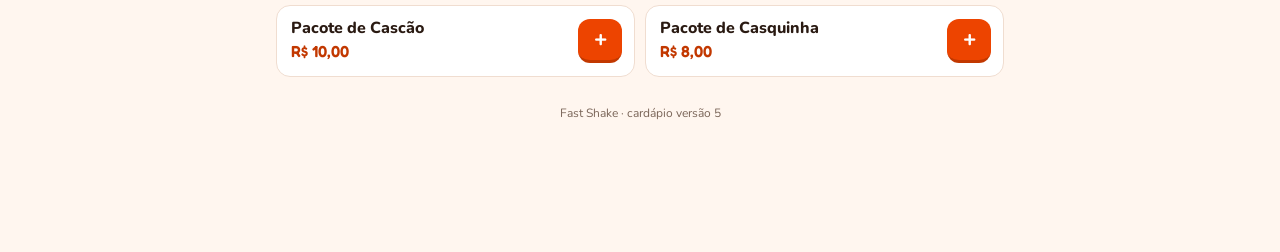
==== commit 8e290db3: "Cardápio: pedido enviado como PDF anexado pelo WhatsApp O botão principal gera o PDF do pedido (com " ====
--- a/cardapio/index.html
+++ b/cardapio/index.html
@@ -11,12 +11,12 @@
   <link rel="preconnect" href="https://fonts.googleapis.com">
   <link rel="preconnect" href="https://fonts.gstatic.com" crossorigin>
   <link href="https://fonts.googleapis.com/css2?family=Fredoka:wght@500;600;700&family=Nunito:wght@400;600;700;800&display=swap" rel="stylesheet">
-  <link rel="stylesheet" href="cardapio.css?v=3">
+  <link rel="stylesheet" href="cardapio.css?v=5">
 </head>
 <body>
   <div id="app"></div>
   <noscript>Ative o JavaScript para ver o cardápio.</noscript>
   <script src="dados.js?v=1"></script>
-  <script src="cardapio.js?v=4"></script>
+  <script src="cardapio.js?v=5"></script>
 </body>
 </html>
--- a/cardapio/cardapio.css
+++ b/cardapio/cardapio.css
@@ -142,7 +142,7 @@
 .escolha-dupla { display: grid; grid-template-columns: 1fr 1fr; gap: 8px; }
 .escolha-dupla label { min-width: 0; padding: 6px 12px; text-align: left; line-height: 1.2; display: flex; align-items: center; justify-content: flex-start; gap: 8px; min-height: 48px; border: 2px solid var(--borda); border-radius: 12px; background: #fff; font-weight: 800; cursor: pointer; }
 .escolha-dupla label:has(input:checked) { border-color: var(--laranja); background: var(--laranja-claro); color: var(--laranja-escuro); }
-.escolha-dupla input { accent-color: var(--laranja); }
+.campo .escolha-dupla input { accent-color: var(--laranja); width: 18px; height: 18px; flex: 0 0 auto; padding: 0; border: 0; margin: 0; }
 
 .toast { position: fixed; left: 50%; bottom: 96px; transform: translateX(-50%); z-index: 60; background: var(--texto); color: #fff; padding: 10px 16px; border-radius: 12px; font-weight: 700; box-shadow: var(--sombra); max-width: calc(100vw - 32px); }
 .carregando { display: inline-block; width: 16px; height: 16px; border: 3px solid rgba(255,255,255,.5); border-top-color: #fff; border-radius: 50%; animation: gira .8s linear infinite; }
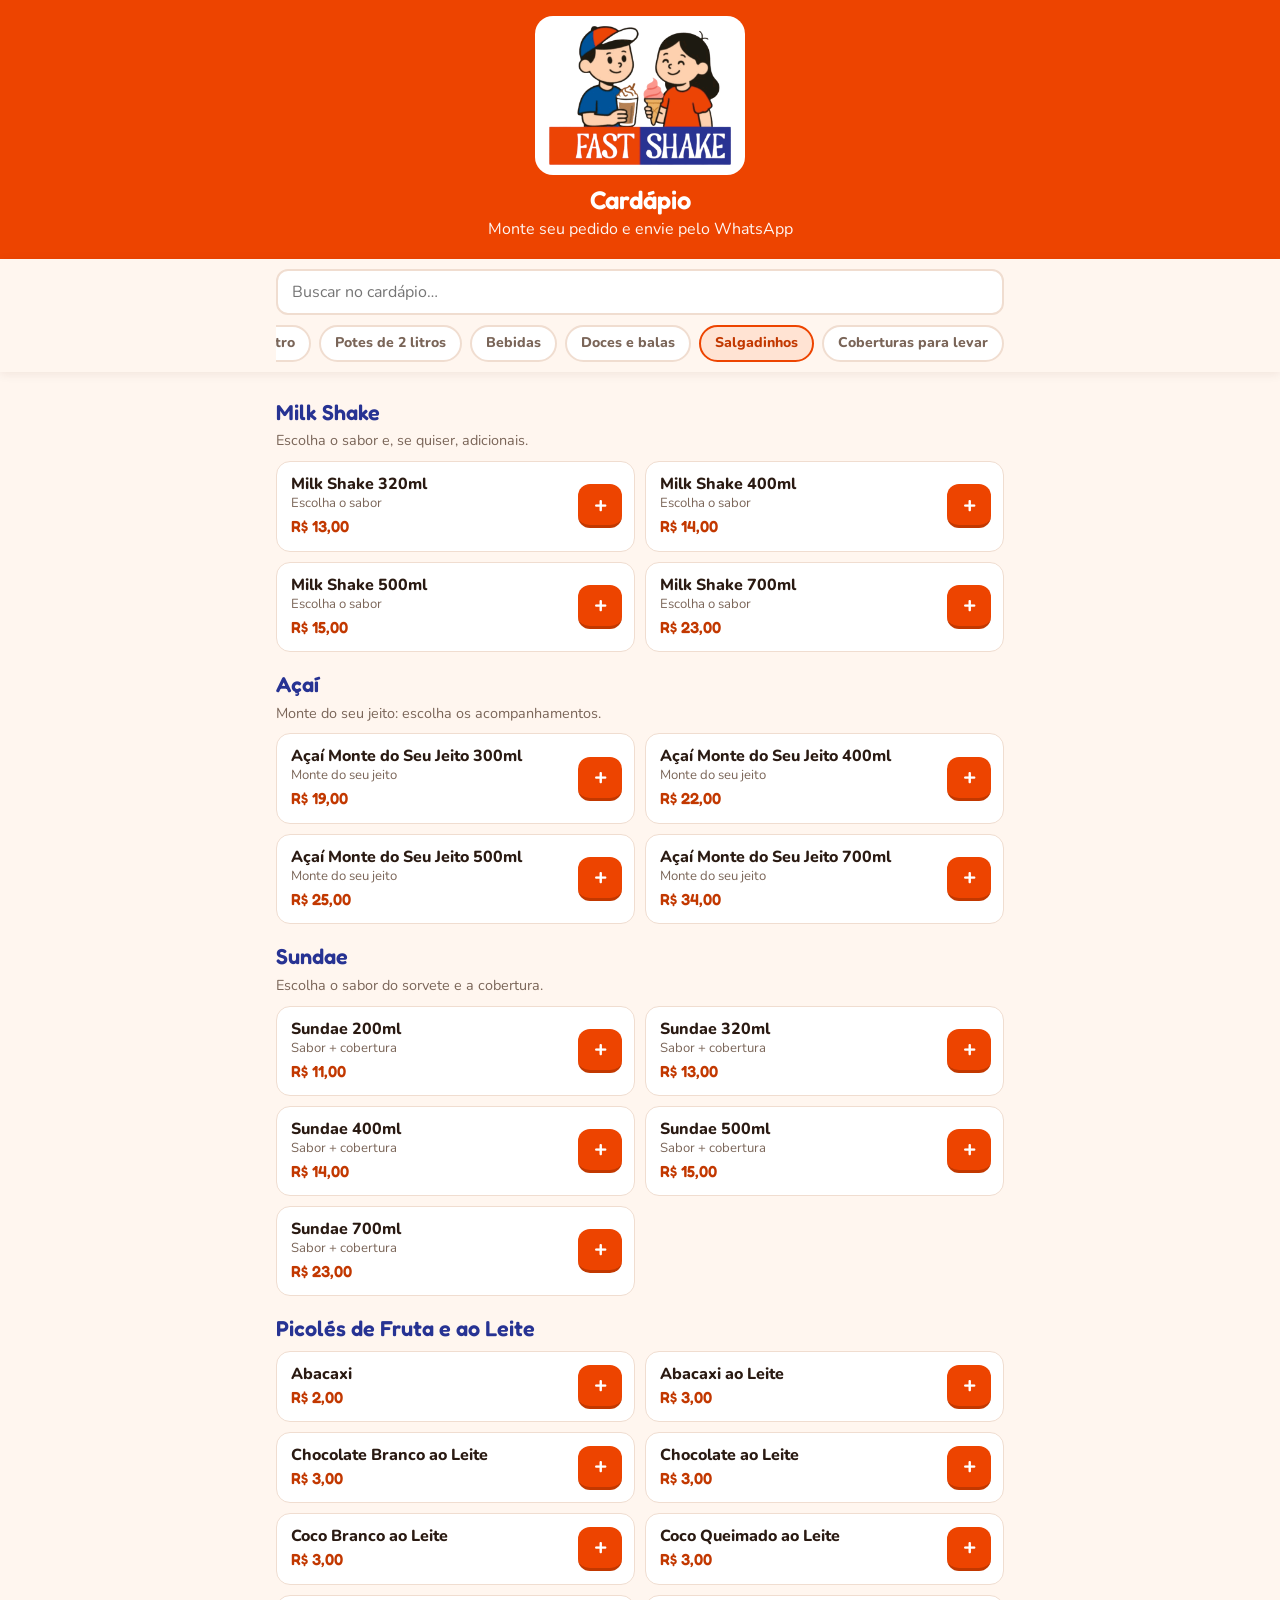
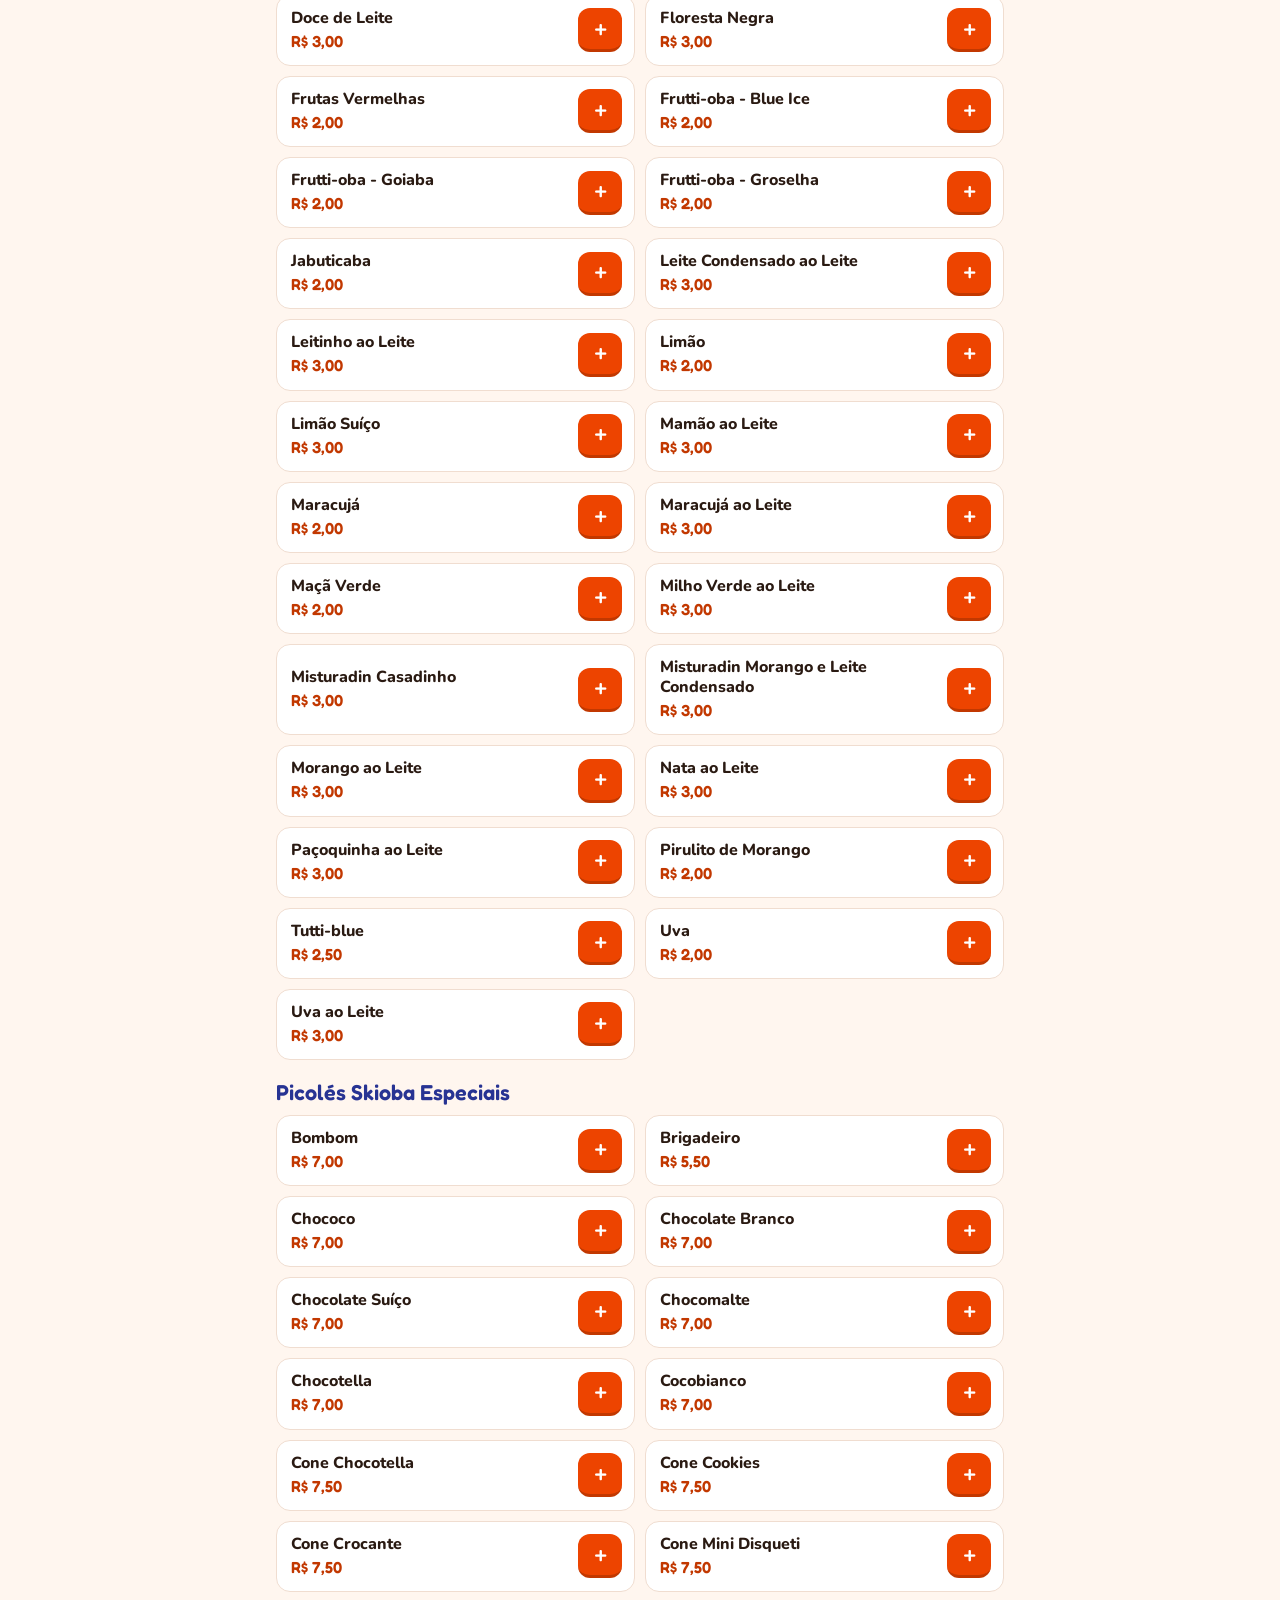
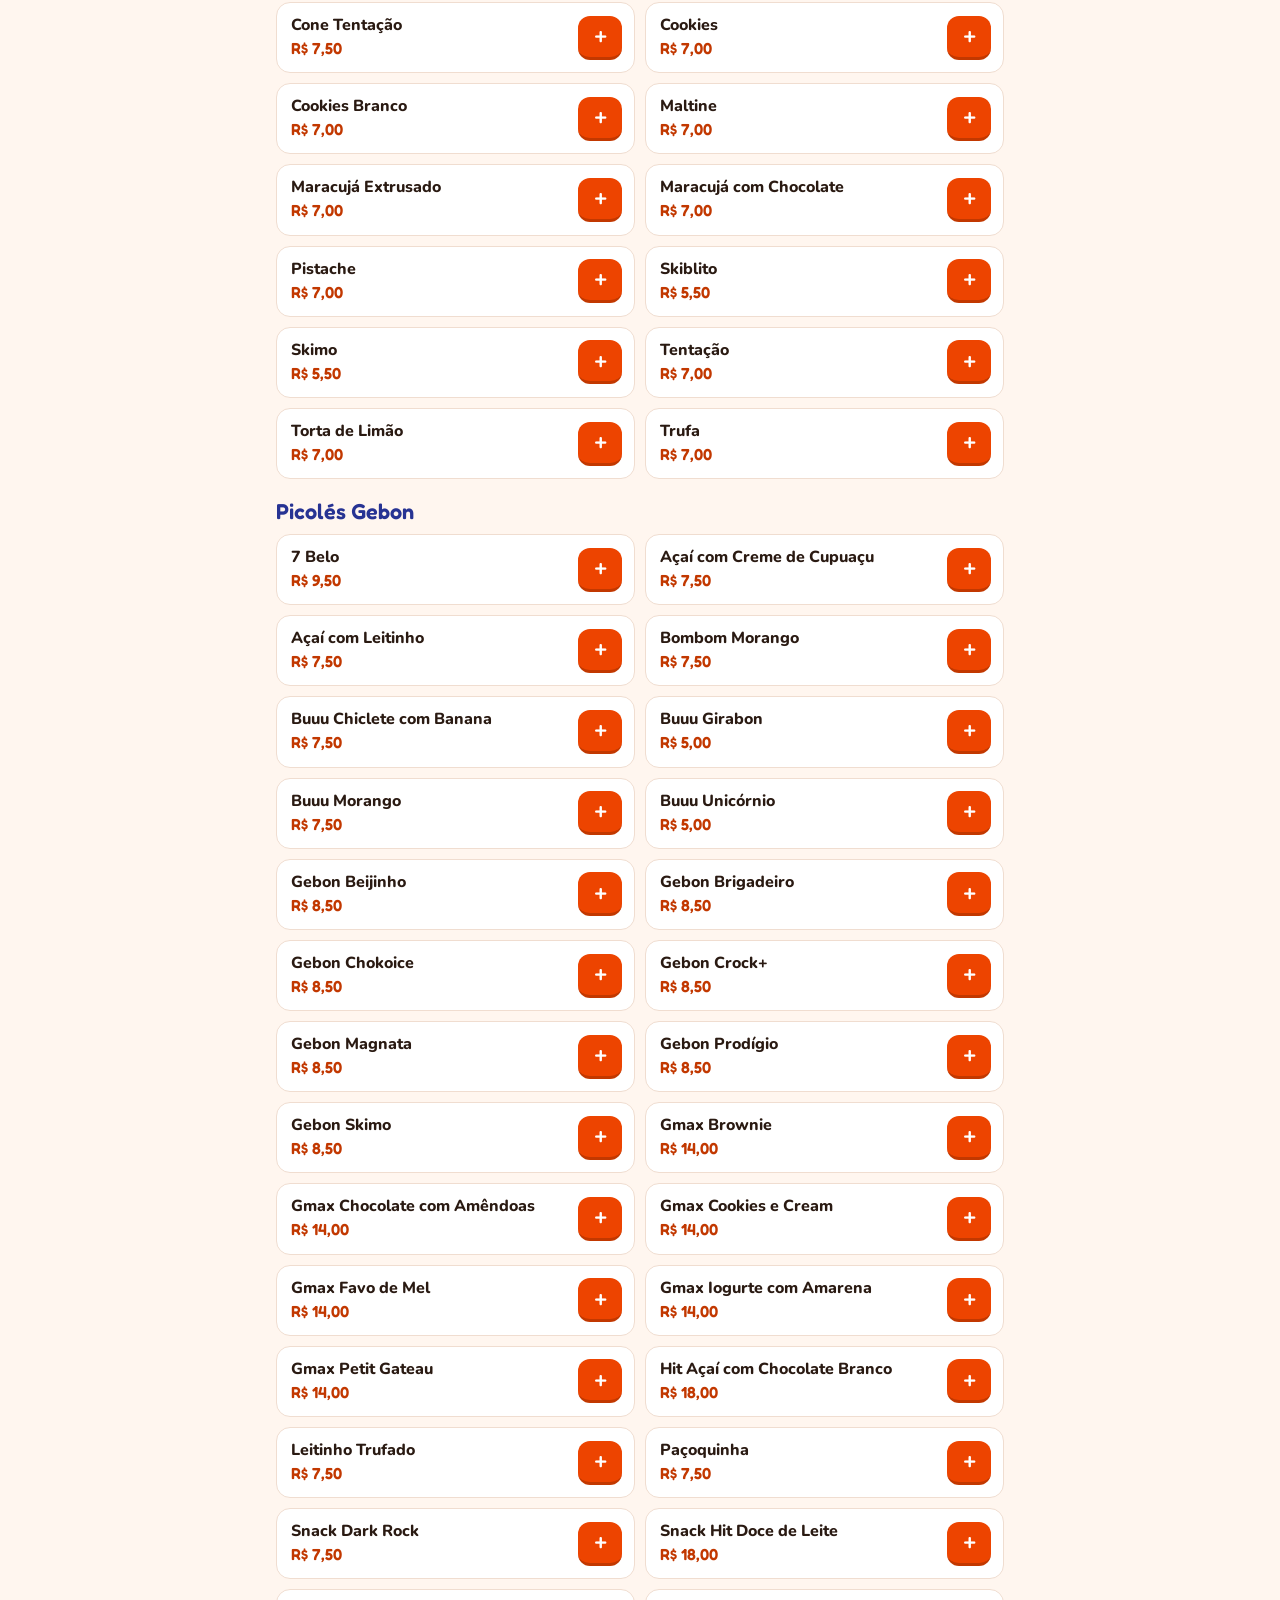
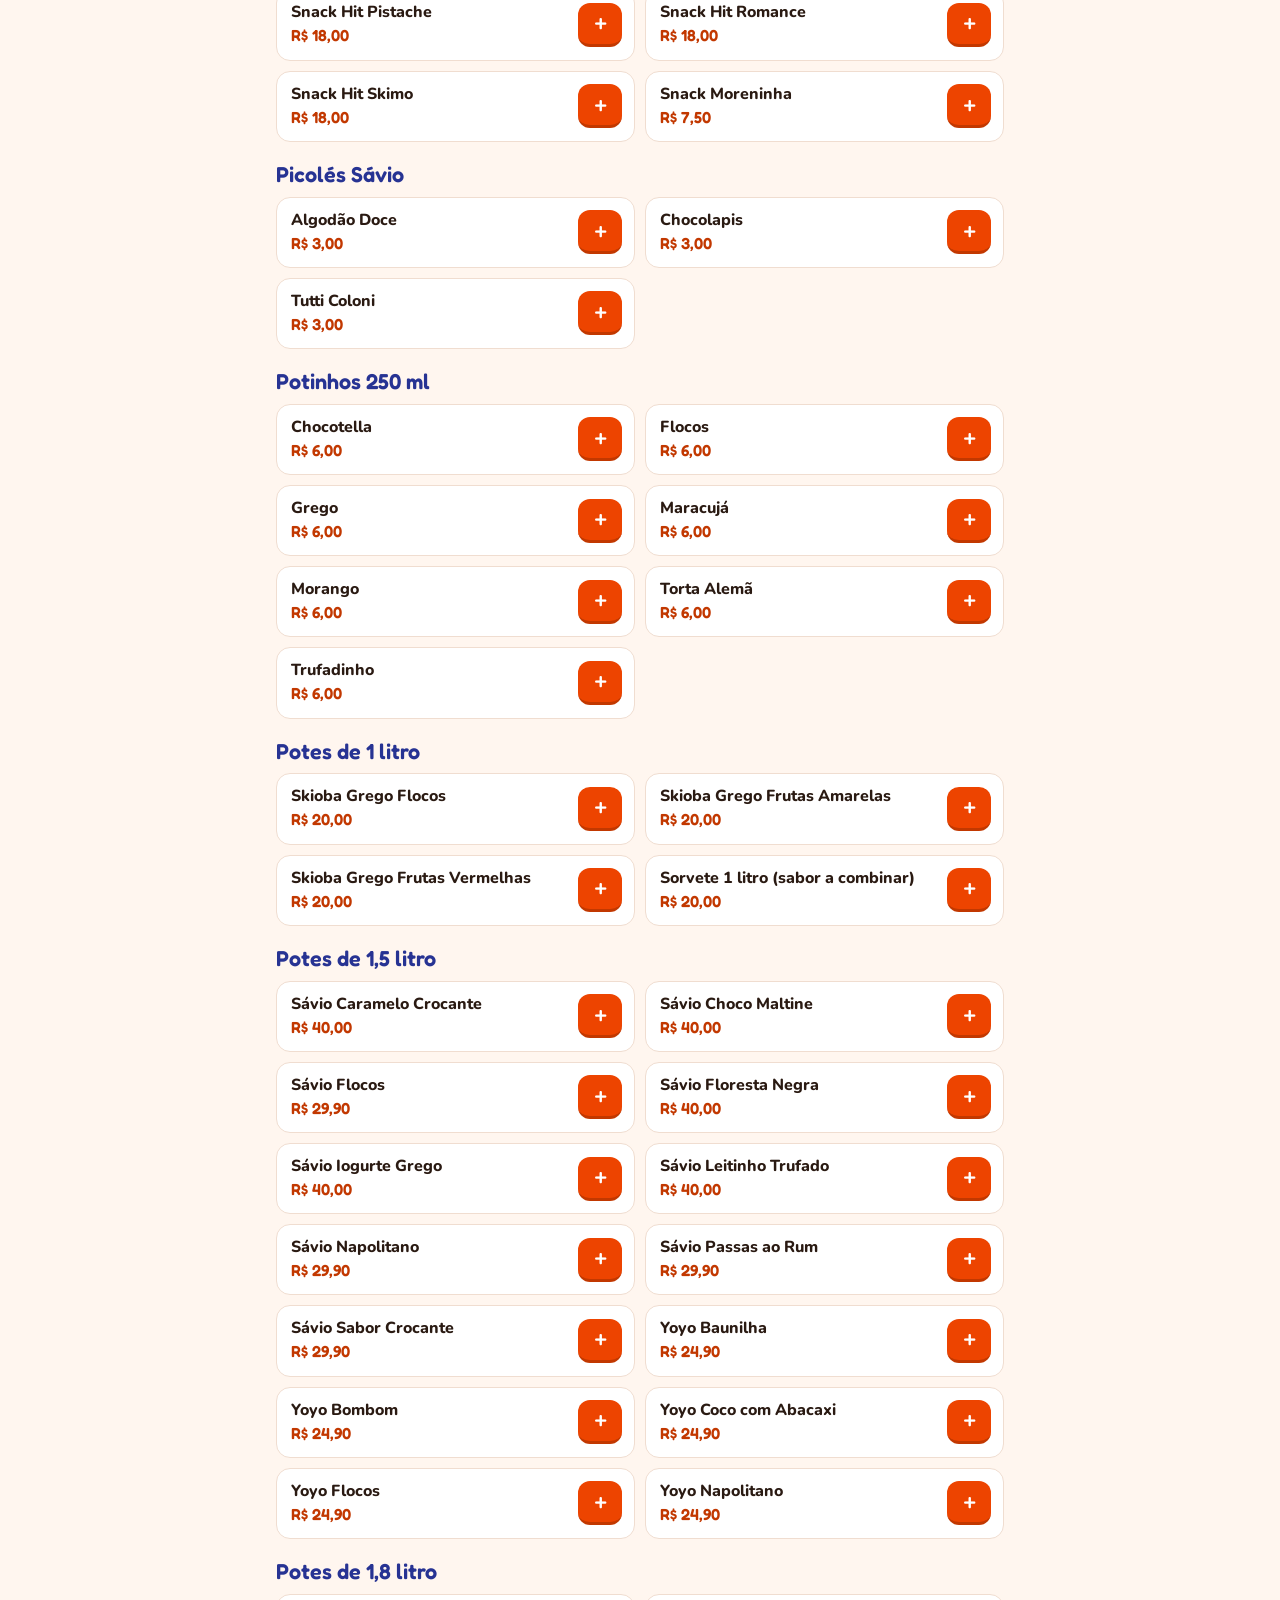
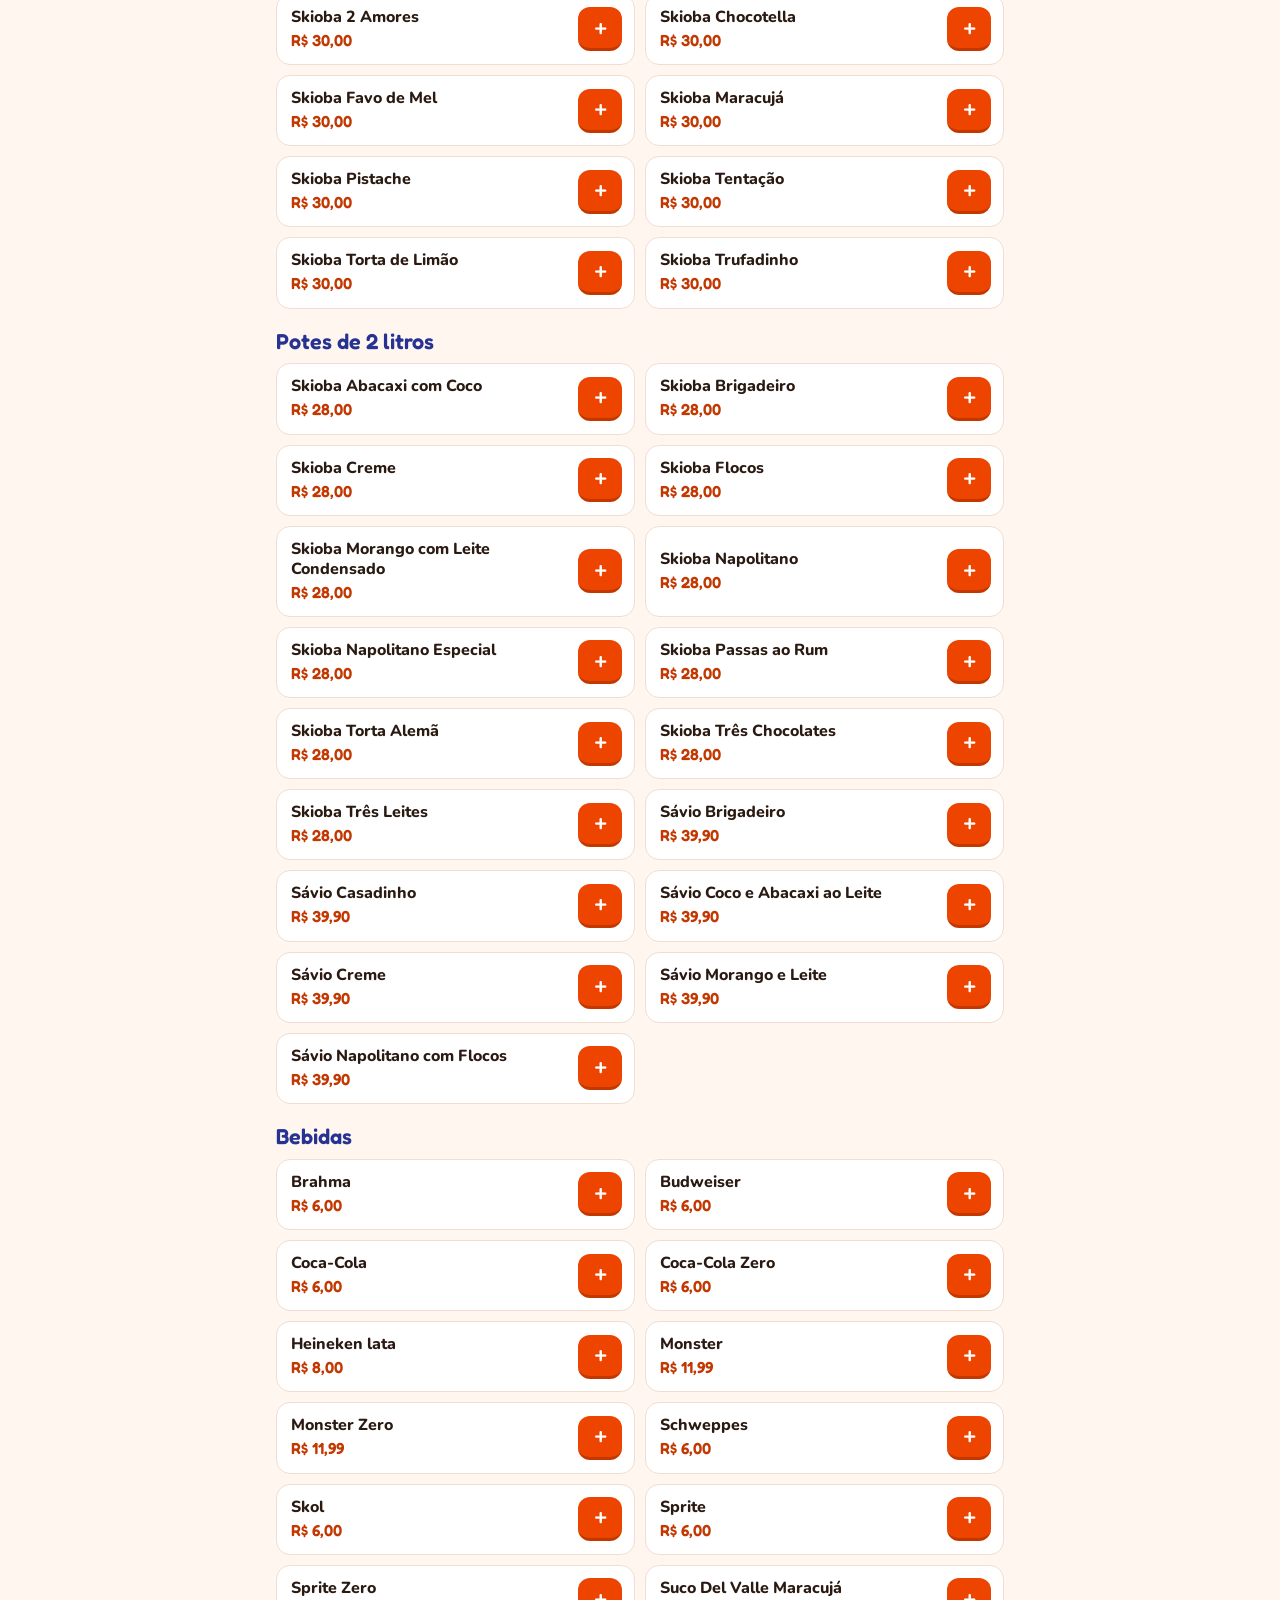
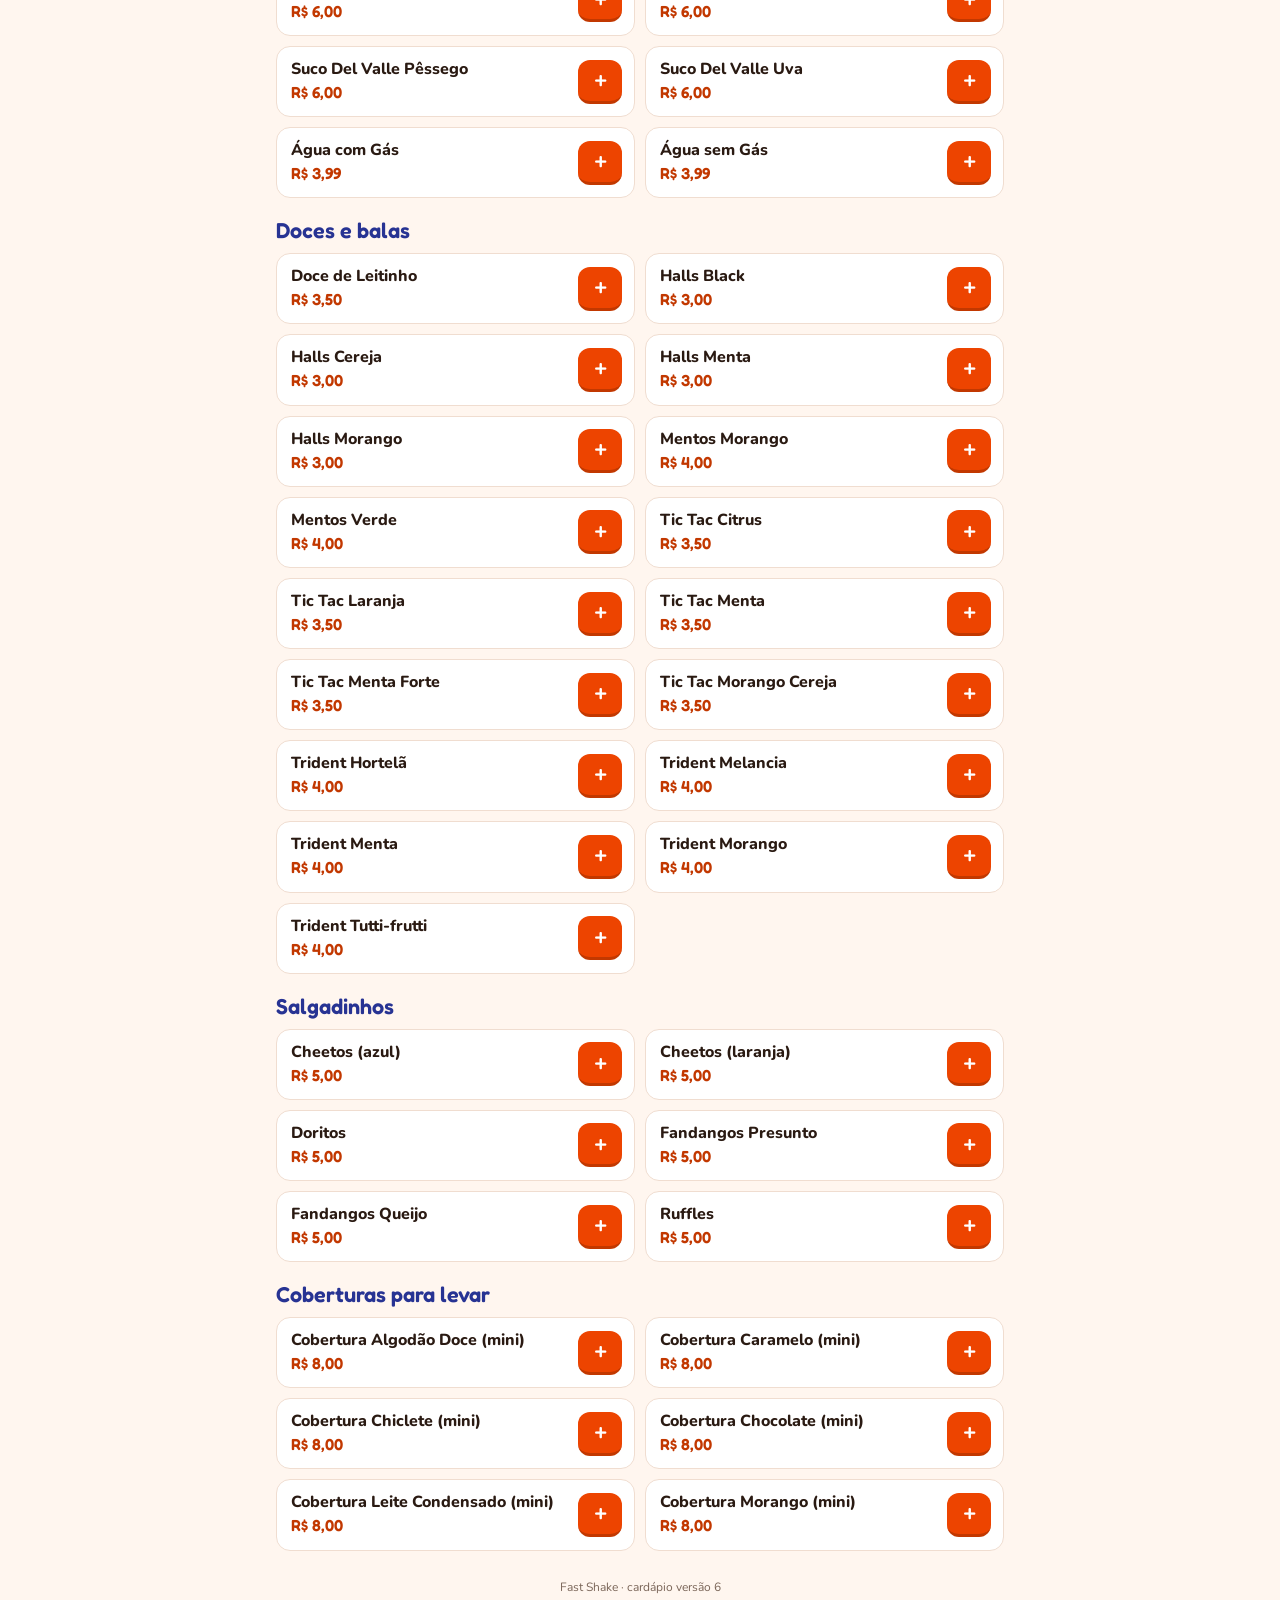
==== commit 4e0d8786: "Cardápio: oculta também as casquinhas para levar Co-Authored-By: Claude Opus 5.5 <noreply@anthropic." ====
--- a/cardapio/index.html
+++ b/cardapio/index.html
@@ -17,6 +17,6 @@
   <div id="app"></div>
   <noscript>Ative o JavaScript para ver o cardápio.</noscript>
   <script src="dados.js?v=1"></script>
-  <script src="cardapio.js?v=5"></script>
+  <script src="cardapio.js?v=6"></script>
 </body>
 </html>
